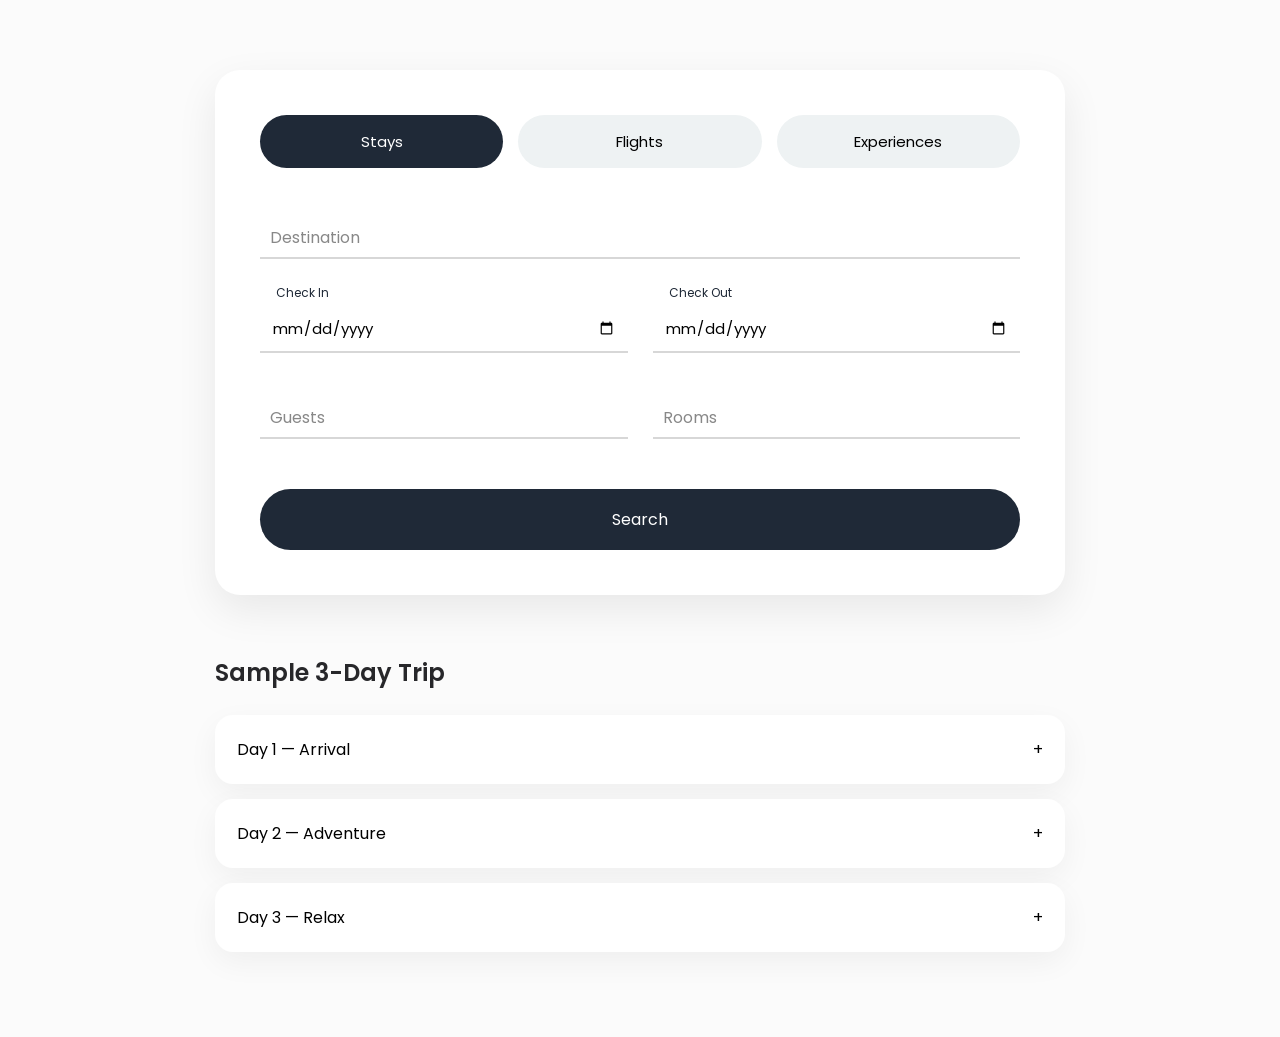
==== index.html @ d544db93 "rajib" ====
<!DOCTYPE html>
<html lang="en">
<head>
<meta charset="UTF-8">
<meta name="viewport" content="width=device-width, initial-scale=1.0">
<title>Booking Engine</title>

<link rel="stylesheet" href="style.css">

<link href="https://fonts.googleapis.com/css2?family=Poppins:wght@300;400;500;600&display=swap" rel="stylesheet">
</head>

<body>

<div class="booking-card">

    <div class="tabs">

        <button class="tab active">Stays</button>
        <button class="tab">Flights</button>
        <button class="tab">Experiences</button>

    </div>

<form>

<div class="input-group">

<input type="text" required>

<label>Destination</label>

<span></span>

</div>


<div class="grid">

<div class="input-group">

<input type="date" required>

<label>Check In</label>

<span></span>

</div>


<div class="input-group">

<input type="date" required>

<label>Check Out</label>

<span></span>

</div>

</div>


<div class="grid">

<div class="input-group">

<input type="number" required>

<label>Guests</label>

<span></span>

</div>

<div class="input-group">

<input type="number" required>

<label>Rooms</label>

<span></span>

</div>

</div>

<button class="search-btn">

<span class="btn-text">Search</span>

<span class="loader"></span>

<span class="checkmark">✓</span>

</button>

</form>

</div>

<section class="trip">

<h2>Sample 3-Day Trip</h2>

<div class="accordion">

<div class="accordion-item">

<button class="accordion-header">

Day 1 — Arrival

<span>+</span>

</button>

<div class="accordion-content">

<p>

Arrival at destination, hotel check-in, local market visit,

and sunset dinner by the beach.

</p>

</div>

</div>



<div class="accordion-item">

<button class="accordion-header">

Day 2 — Adventure

<span>+</span>

</button>

<div class="accordion-content">

<p>

Mountain hiking, scenic viewpoints, kayaking,

and evening cultural performances.

</p>

</div>

</div>



<div class="accordion-item">

<button class="accordion-header">

Day 3 — Relax

<span>+</span>

</button>

<div class="accordion-content">

<p>

Spa session, café hopping,

shopping and departure.

</p>

</div>

</div>

</div>

</section>

<script>

const tabs=document.querySelectorAll(".tab");

tabs.forEach(tab=>{

tab.onclick=()=>{

tabs.forEach(t=>t.classList.remove("active"));

tab.classList.add("active");

};

});


const btn=document.querySelector(".search-btn");

btn.onclick=(e)=>{

e.preventDefault();

btn.classList.add("loading");

setTimeout(()=>{

btn.classList.remove("loading");

btn.classList.add("success");

setTimeout(()=>{

btn.classList.remove("success");

},1800);

},1800);

};


document.querySelectorAll(".accordion-header").forEach(btn=>{

btn.onclick=()=>{

const item=btn.parentElement;

item.classList.toggle("active");

};

});

</script>

</body>

</html>
---- style.css ----
:root {

  --primary-color: #1f2937;
  --accent-color: #fb8b24;
  --bg-light: #fbfbfb;
  --text-dark: #27272a;

  --transition-smooth: all 0.4s cubic-bezier(0.25,0.8,0.25,1);

}
*{

margin:0;
padding:0;
box-sizing:border-box;

font-family:Poppins,sans-serif;

}

body{

background:var(--bg-light);

display:flex;

flex-direction:column;

align-items:center;

padding:70px 20px;

color:var(--text-dark);

}

.booking-card{

width:100%;

max-width:850px;

background:white;

padding:45px;

border-radius:25px;

box-shadow:

0 15px 40px rgba(0,0,0,.08);

}

.tabs{

display:flex;

gap:15px;

margin-bottom:40px;

}

.tab{

flex:1;

border:none;

background:#eef2f3;

padding:15px;

border-radius:50px;

cursor:pointer;

font-size:15px;

transition:var(--transition-smooth);

}

.tab.active{

background:var(--primary-color);

color:white;

}

.grid{

display:grid;

grid-template-columns:repeat(auto-fit,minmax(220px,1fr));

gap:25px;

}

.input-group{

position:relative;

margin-bottom:35px;

}

.input-group input{

width:100%;

padding:18px 10px 8px;

border:none;

border-bottom:2px solid #d7d7d7;

background:transparent;

font-size:15px;

outline:none;

}

.input-group label{

position:absolute;

left:10px;

top:17px;

pointer-events:none;

transition:.3s;

color:#888;

}

.input-group input:focus+label,

.input-group input:valid+label{

top:-10px;

font-size:12px;

color:var(--primary-color);

background:white;

padding:0 6px;

}

.input-group span{

position:absolute;

left:50%;

bottom:0;

width:0;

height:2px;

background:var(--accent-color);

transition:.4s;

transform:translateX(-50%);

}

.input-group input:focus~span{

width:100%;

}

.search-btn{

width:100%;

margin-top:15px;

padding:18px;

border:none;

background:var(--primary-color);

color:white;

font-size:16px;

border-radius:50px;

cursor:pointer;

position:relative;

overflow:hidden;

transition:.3s;

}

.search-btn:hover{

background:#133b47;

}

.loader{

position:absolute;

width:22px;

height:22px;

border-radius:50%;

border:3px solid rgba(255,255,255,.3);

border-top:3px solid white;

left:50%;

top:50%;

transform:translate(-50%,-50%);

display:none;

animation:spin .8s linear infinite;

}

.checkmark{

position:absolute;

left:50%;

top:50%;

transform:translate(-50%,-50%) scale(0);

font-size:28px;

display:block;

transition:.4s;

}

.loading .btn-text{

opacity:0;

}

.loading .loader{

display:block;

}

.success .btn-text{

opacity:0;

}

.success .loader{

display:none;

}

.success .checkmark{

transform:translate(-50%,-50%) scale(1);

}

@keyframes spin{

100%{

transform:translate(-50%,-50%) rotate(360deg);

}

}

.trip{

width:100%;

max-width:850px;

margin-top:60px;

}

.trip h2{

margin-bottom:25px;

font-weight:600;

}

.accordion-item{

background:white;

margin-bottom:15px;

border-radius:18px;

overflow:hidden;

box-shadow:0 10px 30px rgba(0,0,0,.05);

}

.accordion-header{

width:100%;

padding:22px;

background:none;

border:none;

display:flex;

justify-content:space-between;

cursor:pointer;

font-size:16px;

}

.accordion-content{

max-height:0;

overflow:hidden;

transition:max-height .45s ease;

padding:0 22px;

}

.accordion-content p{

padding-bottom:20px;

line-height:1.8;

}

.accordion-item.active .accordion-content{

max-height:250px;

}

.accordion-item.active span{

transform:rotate(45deg);

transition:.3s;

}

@media(max-width:700px){

.booking-card{

padding:30px;

}

.tabs{

flex-direction:column;

}

}
/* Date inputs */
input[type="date"] {
    padding: 22px 12px 10px;
}

/* Keep label above date field */
input[type="date"] + label {
    top: -10px;
    left: 10px;
    font-size: 12px;
    background: #fff;
    padding: 0 6px;
    color: var(--primary-color);
    
}
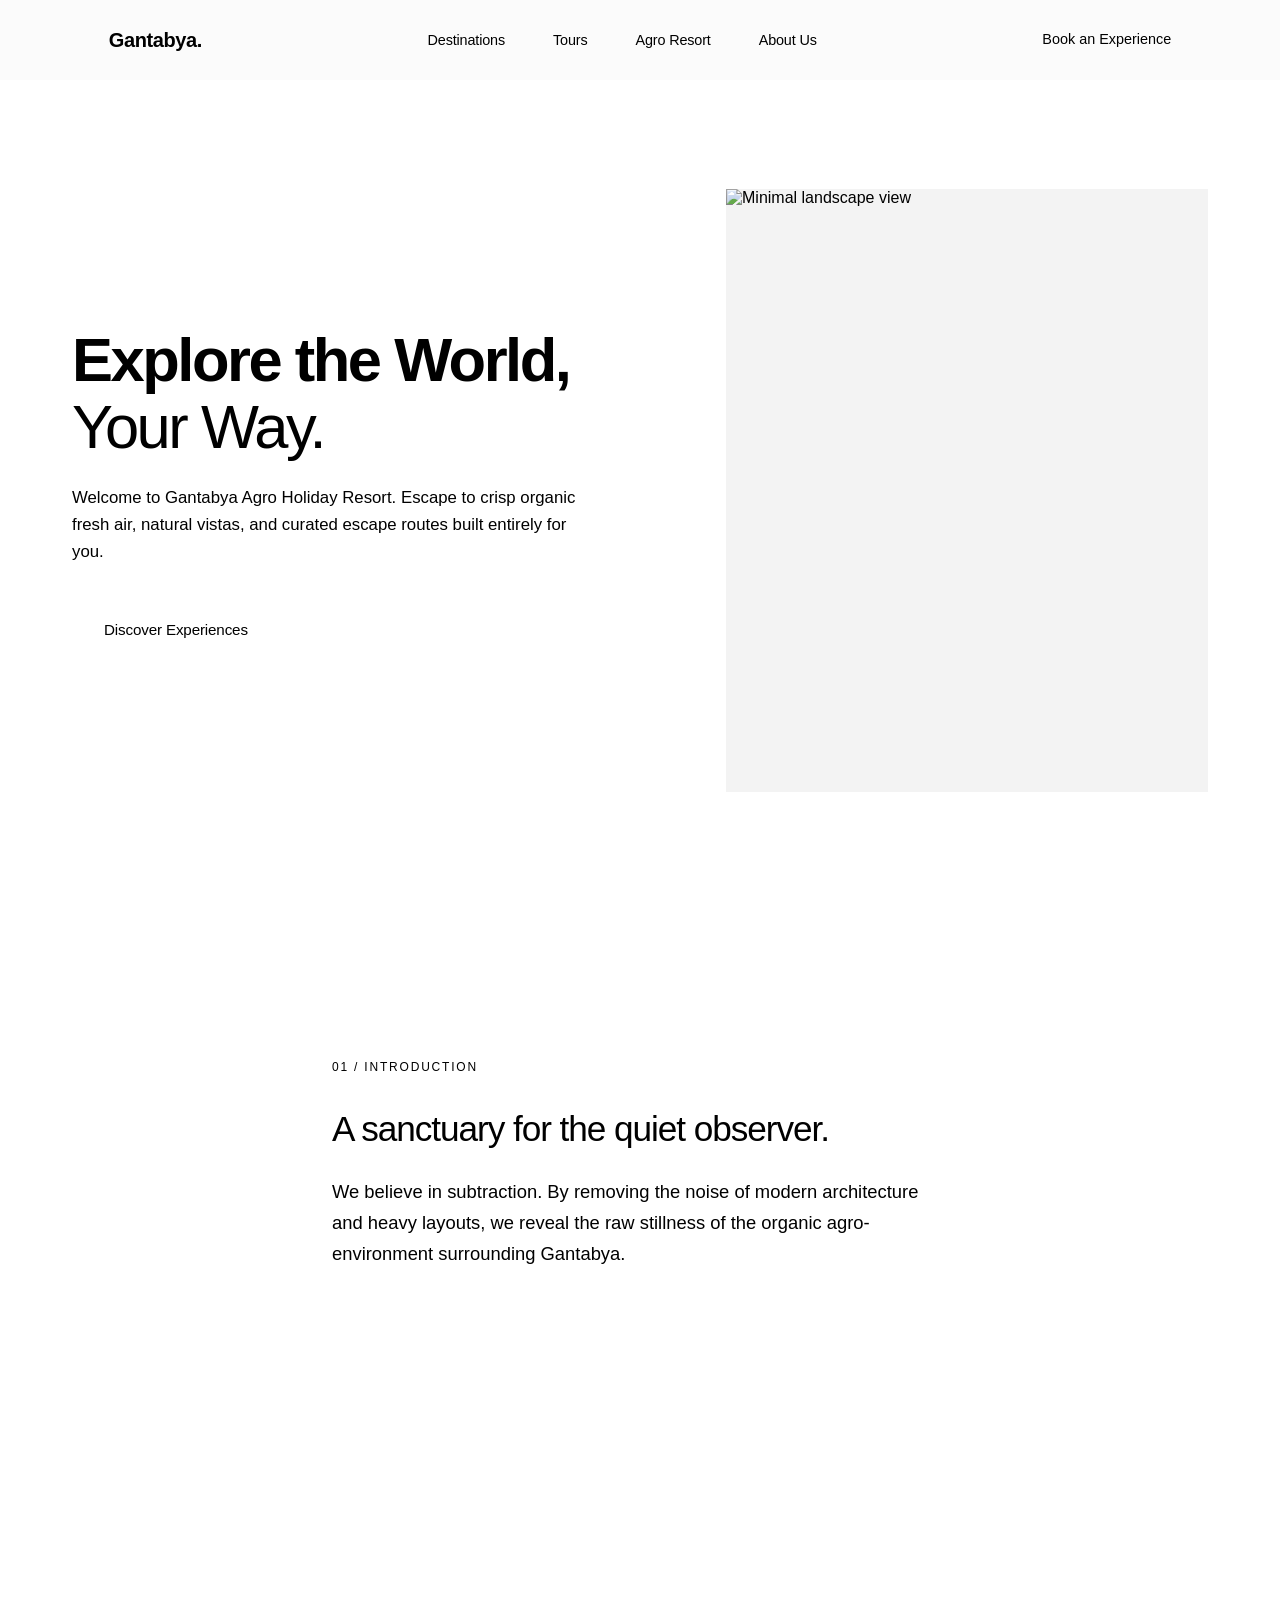
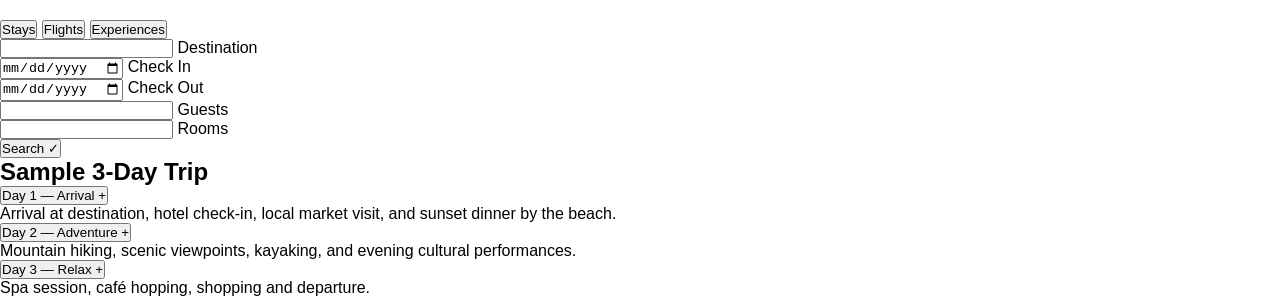
==== commit d39c7137: "Merge branch 'main' into krishant" ====
--- a/index.html
+++ b/index.html
@@ -1,246 +1,305 @@
-<!DOCTYPE html>
-<html lang="en">
-<head>
-<meta charset="UTF-8">
-<meta name="viewport" content="width=device-width, initial-scale=1.0">
-<title>Booking Engine</title>
-
-<link rel="stylesheet" href="style.css">
-
-<link href="https://fonts.googleapis.com/css2?family=Poppins:wght@300;400;500;600&display=swap" rel="stylesheet">
-</head>
-
-<body>
-
-<div class="booking-card">
-
-    <div class="tabs">
-
-        <button class="tab active">Stays</button>
-        <button class="tab">Flights</button>
-        <button class="tab">Experiences</button>
-
-    </div>
-
-<form>
-
-<div class="input-group">
-
-<input type="text" required>
-
-<label>Destination</label>
-
-<span></span>
-
-</div>
-
-
-<div class="grid">
-
-<div class="input-group">
-
-<input type="date" required>
-
-<label>Check In</label>
-
-<span></span>
-
-</div>
-
-
-<div class="input-group">
-
-<input type="date" required>
-
-<label>Check Out</label>
-
-<span></span>
-
-</div>
-
-</div>
-
-
-<div class="grid">
-
-<div class="input-group">
-
-<input type="number" required>
-
-<label>Guests</label>
-
-<span></span>
-
-</div>
-
-<div class="input-group">
-
-<input type="number" required>
-
-<label>Rooms</label>
-
-<span></span>
-
-</div>
-
-</div>
-
-<button class="search-btn">
-
-<span class="btn-text">Search</span>
-
-<span class="loader"></span>
-
-<span class="checkmark">✓</span>
-
-</button>
-
-</form>
-
-</div>
-
-<section class="trip">
-
-<h2>Sample 3-Day Trip</h2>
-
-<div class="accordion">
-
-<div class="accordion-item">
-
-<button class="accordion-header">
-
-Day 1 — Arrival
-
-<span>+</span>
-
-</button>
-
-<div class="accordion-content">
-
-<p>
-
-Arrival at destination, hotel check-in, local market visit,
-
-and sunset dinner by the beach.
-
-</p>
-
-</div>
-
-</div>
-
-
-
-<div class="accordion-item">
-
-<button class="accordion-header">
-
-Day 2 — Adventure
-
-<span>+</span>
-
-</button>
-
-<div class="accordion-content">
-
-<p>
-
-Mountain hiking, scenic viewpoints, kayaking,
-
-and evening cultural performances.
-
-</p>
-
-</div>
-
-</div>
-
-
-
-<div class="accordion-item">
-
-<button class="accordion-header">
-
-Day 3 — Relax
-
-<span>+</span>
-
-</button>
-
-<div class="accordion-content">
-
-<p>
-
-Spa session, café hopping,
-
-shopping and departure.
-
-</p>
-
-</div>
-
-</div>
-
-</div>
-
-</section>
-
-<script>
-
-const tabs=document.querySelectorAll(".tab");
-
-tabs.forEach(tab=>{
-
-tab.onclick=()=>{
-
-tabs.forEach(t=>t.classList.remove("active"));
-
-tab.classList.add("active");
-
-};
-
-});
-
-
-const btn=document.querySelector(".search-btn");
-
-btn.onclick=(e)=>{
-
-e.preventDefault();
-
-btn.classList.add("loading");
-
-setTimeout(()=>{
-
-btn.classList.remove("loading");
-
-btn.classList.add("success");
-
-setTimeout(()=>{
-
-btn.classList.remove("success");
-
-},1800);
-
-},1800);
-
-};
-
-
-document.querySelectorAll(".accordion-header").forEach(btn=>{
-
-btn.onclick=()=>{
-
-const item=btn.parentElement;
-
-item.classList.toggle("active");
-
-};
-
-});
-
-</script>
-
-</body>
-
-</html>+
+<!DOCTYPE html>
+<html lang="en">
+<head>
+    <meta charset="UTF-8">
+    <meta name="viewport" content="width=device-width, initial-scale=1.0">
+    <title>Gantabya Agro Holiday Resort</title>
+    <link rel="stylesheet" href="style.css">
+</head>
+<body>
+
+    <header class="navbar">
+        <div class="container navbar-container">
+            <a href="#" class="logo">Gantabya<span>.</span></a>
+            <nav>
+                <ul class="nav-links">
+                    <li><a href="#destinations" class="nav-link">Destinations</a></li>
+                    <li><a href="#tours" class="nav-link">Tours</a></li>
+                    <li><a href="#resort" class="nav-link">Agro Resort</a></li>
+                    <li><a href="#about" class="nav-link">About Us</a></li>
+                </ul>
+            </nav>
+            <a href="#book" class="nav-cta">Book an Experience</a>
+        </div>
+    </header>
+
+    <section class="hero">
+        <div class="container hero-container">
+            <div class="hero-text-section">
+                <div class="reveal-wrapper">
+                    <h1>Explore the World, <br><span>Your Way.</span></h1>
+                </div>
+                <p>Welcome to Gantabya Agro Holiday Resort. Escape to crisp organic fresh air, natural vistas, and curated escape routes built entirely for you.</p>
+                <a href="#tours" class="hero-cta">Discover Experiences</a>
+            </div>
+          
+            <div class="hero-media-frame">
+                <img class="hero-media" src="https://images.unsplash.com/photo-1469854523086-cc02fe5d8800?q=80&w=1800" alt="Minimal landscape view">
+            </div>
+        </div>
+
+        
+        <a href="#next-section" class="scroll-indicator" aria-label="Scroll down">
+            <div class="scroll-line"></div>
+        </a>
+    </section>
+
+    
+    <main id="next-section" class="main-content">
+        <div class="container content-container">
+            <span class="section-tag">01 / Introduction</span>
+            <h2>A sanctuary for the quiet observer.</h2>
+            <p>We believe in subtraction. By removing the noise of modern architecture and heavy layouts, we reveal the raw stillness of the organic agro-environment surrounding Gantabya.</p>
+        </div>
+    </main>
+
+</body>
+</html>
+
+
+<!DOCTYPE html>
+<html lang="en">
+<head>
+<meta charset="UTF-8">
+<meta name="viewport" content="width=device-width, initial-scale=1.0">
+<title>Booking Engine</title>
+
+<link rel="stylesheet" href="style.css">
+
+<link href="https://fonts.googleapis.com/css2?family=Poppins:wght@300;400;500;600&display=swap" rel="stylesheet">
+</head>
+
+<body>
+
+<div class="booking-card">
+
+    <div class="tabs">
+
+        <button class="tab active">Stays</button>
+        <button class="tab">Flights</button>
+        <button class="tab">Experiences</button>
+
+    </div>
+
+<form>
+
+<div class="input-group">
+
+<input type="text" required>
+
+<label>Destination</label>
+
+<span></span>
+
+</div>
+
+
+<div class="grid">
+
+<div class="input-group">
+
+<input type="date" required>
+
+<label>Check In</label>
+
+<span></span>
+
+</div>
+
+
+<div class="input-group">
+
+<input type="date" required>
+
+<label>Check Out</label>
+
+<span></span>
+
+</div>
+
+</div>
+
+
+<div class="grid">
+
+<div class="input-group">
+
+<input type="number" required>
+
+<label>Guests</label>
+
+<span></span>
+
+</div>
+
+<div class="input-group">
+
+<input type="number" required>
+
+<label>Rooms</label>
+
+<span></span>
+
+</div>
+
+</div>
+
+<button class="search-btn">
+
+<span class="btn-text">Search</span>
+
+<span class="loader"></span>
+
+<span class="checkmark">✓</span>
+
+</button>
+
+</form>
+
+</div>
+
+<section class="trip">
+
+<h2>Sample 3-Day Trip</h2>
+
+<div class="accordion">
+
+<div class="accordion-item">
+
+<button class="accordion-header">
+
+Day 1 — Arrival
+
+<span>+</span>
+
+</button>
+
+<div class="accordion-content">
+
+<p>
+
+Arrival at destination, hotel check-in, local market visit,
+
+and sunset dinner by the beach.
+
+</p>
+
+</div>
+
+</div>
+
+
+
+<div class="accordion-item">
+
+<button class="accordion-header">
+
+Day 2 — Adventure
+
+<span>+</span>
+
+</button>
+
+<div class="accordion-content">
+
+<p>
+
+Mountain hiking, scenic viewpoints, kayaking,
+
+and evening cultural performances.
+
+</p>
+
+</div>
+
+</div>
+
+
+
+<div class="accordion-item">
+
+<button class="accordion-header">
+
+Day 3 — Relax
+
+<span>+</span>
+
+</button>
+
+<div class="accordion-content">
+
+<p>
+
+Spa session, café hopping,
+
+shopping and departure.
+
+</p>
+
+</div>
+
+</div>
+
+</div>
+
+</section>
+
+<script>
+
+const tabs=document.querySelectorAll(".tab");
+
+tabs.forEach(tab=>{
+
+tab.onclick=()=>{
+
+tabs.forEach(t=>t.classList.remove("active"));
+
+tab.classList.add("active");
+
+};
+
+});
+
+
+const btn=document.querySelector(".search-btn");
+
+btn.onclick=(e)=>{
+
+e.preventDefault();
+
+btn.classList.add("loading");
+
+setTimeout(()=>{
+
+btn.classList.remove("loading");
+
+btn.classList.add("success");
+
+setTimeout(()=>{
+
+btn.classList.remove("success");
+
+},1800);
+
+},1800);
+
+};
+
+
+document.querySelectorAll(".accordion-header").forEach(btn=>{
+
+btn.onclick=()=>{
+
+const item=btn.parentElement;
+
+item.classList.toggle("active");
+
+};
+
+});
+
+</script>
+
+</body>
+</html>
--- a/style.css
+++ b/style.css
@@ -1,420 +1,728 @@
-:root {
-
-  --primary-color: #1f2937;
-  --accent-color: #fb8b24;
-  --bg-light: #fbfbfb;
-  --text-dark: #27272a;
-
-  --transition-smooth: all 0.4s cubic-bezier(0.25,0.8,0.25,1);
-
-}
-*{
-
-margin:0;
-padding:0;
-box-sizing:border-box;
-
-font-family:Poppins,sans-serif;
-
-}
-
-body{
-
-background:var(--bg-light);
-
-display:flex;
-
-flex-direction:column;
-
-align-items:center;
-
-padding:70px 20px;
-
-color:var(--text-dark);
-
-}
-
-.booking-card{
-
-width:100%;
-
-max-width:850px;
-
-background:white;
-
-padding:45px;
-
-border-radius:25px;
-
-box-shadow:
-
-0 15px 40px rgba(0,0,0,.08);
-
-}
-
-.tabs{
-
-display:flex;
-
-gap:15px;
-
-margin-bottom:40px;
-
-}
-
-.tab{
-
-flex:1;
-
-border:none;
-
-background:#eef2f3;
-
-padding:15px;
-
-border-radius:50px;
-
-cursor:pointer;
-
-font-size:15px;
-
-transition:var(--transition-smooth);
-
-}
-
-.tab.active{
-
-background:var(--primary-color);
-
-color:white;
-
-}
-
-.grid{
-
-display:grid;
-
-grid-template-columns:repeat(auto-fit,minmax(220px,1fr));
-
-gap:25px;
-
-}
-
-.input-group{
-
-position:relative;
-
-margin-bottom:35px;
-
-}
-
-.input-group input{
-
-width:100%;
-
-padding:18px 10px 8px;
-
-border:none;
-
-border-bottom:2px solid #d7d7d7;
-
-background:transparent;
-
-font-size:15px;
-
-outline:none;
-
-}
-
-.input-group label{
-
-position:absolute;
-
-left:10px;
-
-top:17px;
-
-pointer-events:none;
-
-transition:.3s;
-
-color:#888;
-
-}
-
-.input-group input:focus+label,
-
-.input-group input:valid+label{
-
-top:-10px;
-
-font-size:12px;
-
-color:var(--primary-color);
-
-background:white;
-
-padding:0 6px;
-
-}
-
-.input-group span{
-
-position:absolute;
-
-left:50%;
-
-bottom:0;
-
-width:0;
-
-height:2px;
-
-background:var(--accent-color);
-
-transition:.4s;
-
-transform:translateX(-50%);
-
-}
-
-.input-group input:focus~span{
-
-width:100%;
-
-}
-
-.search-btn{
-
-width:100%;
-
-margin-top:15px;
-
-padding:18px;
-
-border:none;
-
-background:var(--primary-color);
-
-color:white;
-
-font-size:16px;
-
-border-radius:50px;
-
-cursor:pointer;
-
-position:relative;
-
-overflow:hidden;
-
-transition:.3s;
-
-}
-
-.search-btn:hover{
-
-background:#133b47;
-
-}
-
-.loader{
-
-position:absolute;
-
-width:22px;
-
-height:22px;
-
-border-radius:50%;
-
-border:3px solid rgba(255,255,255,.3);
-
-border-top:3px solid white;
-
-left:50%;
-
-top:50%;
-
-transform:translate(-50%,-50%);
-
-display:none;
-
-animation:spin .8s linear infinite;
-
-}
-
-.checkmark{
-
-position:absolute;
-
-left:50%;
-
-top:50%;
-
-transform:translate(-50%,-50%) scale(0);
-
-font-size:28px;
-
-display:block;
-
-transition:.4s;
-
-}
-
-.loading .btn-text{
-
-opacity:0;
-
-}
-
-.loading .loader{
-
-display:block;
-
-}
-
-.success .btn-text{
-
-opacity:0;
-
-}
-
-.success .loader{
-
-display:none;
-
-}
-
-.success .checkmark{
-
-transform:translate(-50%,-50%) scale(1);
-
-}
-
-@keyframes spin{
-
-100%{
-
-transform:translate(-50%,-50%) rotate(360deg);
-
-}
-
-}
-
-.trip{
-
-width:100%;
-
-max-width:850px;
-
-margin-top:60px;
-
-}
-
-.trip h2{
-
-margin-bottom:25px;
-
-font-weight:600;
-
-}
-
-.accordion-item{
-
-background:white;
-
-margin-bottom:15px;
-
-border-radius:18px;
-
-overflow:hidden;
-
-box-shadow:0 10px 30px rgba(0,0,0,.05);
-
-}
-
-.accordion-header{
-
-width:100%;
-
-padding:22px;
-
-background:none;
-
-border:none;
-
-display:flex;
-
-justify-content:space-between;
-
-cursor:pointer;
-
-font-size:16px;
-
-}
-
-.accordion-content{
-
-max-height:0;
-
-overflow:hidden;
-
-transition:max-height .45s ease;
-
-padding:0 22px;
-
-}
-
-.accordion-content p{
-
-padding-bottom:20px;
-
-line-height:1.8;
-
-}
-
-.accordion-item.active .accordion-content{
-
-max-height:250px;
-
-}
-
-.accordion-item.active span{
-
-transform:rotate(45deg);
-
-transition:.3s;
-
-}
-
-@media(max-width:700px){
-
-.booking-card{
-
-padding:30px;
-
-}
-
-.tabs{
-
-flex-direction:column;
-
-}
-
-}
-/* Date inputs */
-input[type="date"] {
-    padding: 22px 12px 10px;
-}
-
-/* Keep label above date field */
-input[type="date"] + label {
-    top: -10px;
-    left: 10px;
-    font-size: 12px;
-    background: #fff;
-    padding: 0 6px;
-    color: var(--primary-color);
-    
+
+css 
+:root {
+    --primary-color: #1f2937;     
+    --accent-color: #fb8b24;      
+    --bg-light: #fbfbfb;          
+    --text-dark: #27272a;        
+    --text-muted: #71717a;        
+    --text-light: #ffffff;
+    --border-light: #e4e4e7;     
+    --transition-minimal: all 0.4s cubic-bezier(0.16, 1, 0.3, 1);
+}
+
+* {
+    box-sizing: border-box;
+    margin: 0;
+    padding: 0;
+}
+
+html {
+    scroll-behavior: smooth;
+    background-color: var(--bg-light);
+}
+
+body {
+    font-family: -apple-system, BlinkMacSystemFont, "Segoe UI", Roboto, Helvetica, Arial, sans-serif;
+    background-color: var(--bg-light);
+    color: var(--text-dark);
+    overflow-x: hidden;
+    -webkit-font-smoothing: antialiased;
+}
+
+.container {
+    width: 88%;          
+    max-width: 1200px;
+    margin: 0 auto;
+    padding-left: 2rem;    
+    padding-right: 2rem;
+}
+
+.navbar {
+    position: fixed;
+    top: 0;
+    left: 0;
+    width: 100%;
+    background-color: rgba(251, 251, 251, 0.8);
+    backdrop-filter: blur(8px);
+    -webkit-backdrop-filter: blur(8px);
+    border-bottom: 1px solid var(--border-light);
+    z-index: 1000;
+}
+
+.navbar-container {
+    display: flex;
+    justify-content: space-between;
+    align-items: center;
+    height: 80px;
+}
+
+.logo {
+    color: var(--primary-color);
+    font-size: 1.25rem;
+    font-weight: 700;
+    text-decoration: none;
+    letter-spacing: -0.02em;
+}
+
+.logo span {
+    color: var(--accent-color);
+}
+
+.nav-links {
+    display: flex;
+    gap: 3rem;
+    list-style: none;
+}
+
+.nav-link {
+    color: var(--text-muted);
+    text-decoration: none;
+    font-weight: 400;
+    font-size: 0.9rem;
+    letter-spacing: -0.01em;
+    transition: var(--transition-minimal);
+}
+
+.nav-link:hover {
+    color: var(--text-dark);
+}
+
+.nav-cta {
+    color: var(--text-dark);
+    text-decoration: none;
+    font-weight: 500;
+    font-size: 0.9rem;
+    border-bottom: 1px solid var(--text-dark);
+    padding-bottom: 2px;
+    transition: var(--transition-minimal);
+}
+
+.nav-cta:hover {
+    border-color: var(--accent-color);
+    color: var(--accent-color);
+}
+
+
+.hero {
+    position: relative;
+    min-height: 100vh;
+    width: 100%;
+    display: flex;
+    align-items: center;
+    padding-top: 80px; /* Accounts for header navbar clearance height */
+}
+
+.hero-container {
+    display: grid;
+    grid-template-columns: 1.1fr 0.9fr; /* Strict fractional breakdown */
+    gap: 4rem;
+    align-items: center;
+    width: 100%;
+}
+
+.hero-text-section {
+    width: 100%; /* Spans across full fractional box space to snap cleanly with grid rules */
+}
+
+.reveal-wrapper {
+    overflow: hidden;
+    margin-bottom: 1.5rem;
+}
+
+.hero h1 {
+    font-size: clamp(2.8rem, 4.8vw, 4.2rem);
+    font-weight: 800;
+    line-height: 1.1;
+    color: var(--primary-color);
+    letter-spacing: -0.04em;
+    transform: translateY(100%);
+    animation: minimalRevealUp 1.2s cubic-bezier(0.16, 1, 0.3, 1) forwards;
+}
+
+.hero h1 span {
+    font-weight: 300;
+    color: var(--text-muted);
+}
+
+.hero p {
+    font-size: 1.05rem;
+    line-height: 1.6;
+    color: var(--text-muted);
+    margin-bottom: 2.5rem;
+    max-width: 520px; /* Constrains paragraph content without moving the parent header */
+    opacity: 0;
+    transform: translateY(20px);
+    animation: minimalFadeUp 1s cubic-bezier(0.16, 1, 0.3, 1) 0.3s forwards;
+}
+
+.hero-cta {
+    display: inline-flex;
+    align-items: center;
+    color: var(--text-light);
+    background-color: var(--primary-color);
+    padding: 1rem 2rem;
+    font-weight: 500;
+    font-size: 0.95rem;
+    text-decoration: none;
+    letter-spacing: -0.01em;
+    opacity: 0;
+    transform: translateY(20px);
+    animation: minimalFadeUp 1s cubic-bezier(0.16, 1, 0.3, 1) 0.5s forwards;
+    transition: var(--transition-minimal);
+}
+
+.hero-cta:hover {
+    background-color: var(--accent-color);
+    transform: translateY(-2px);
+}
+
+
+.hero-media-frame {
+    width: 100%;
+    aspect-ratio: 4 / 5;
+    background-color: #f3f3f3;
+    overflow: hidden;
+    opacity: 0;
+    transform: scale(0.98);
+    animation: minimalFadeUp 1.4s cubic-bezier(0.16, 1, 0.3, 1) 0.2s forwards;
+}
+
+.hero-media {
+    width: 100%;
+    height: 100%;
+    object-fit: cover;
+    filter: grayscale(20%);
+    transition: var(--transition-minimal);
+}
+
+.hero-media-frame:hover .hero-media {
+    transform: scale(1.03);
+    filter: grayscale(0%);
+}
+
+
+.scroll-indicator {
+    position: absolute;
+    bottom: 2.5rem;
+    left: 50%;
+    transform: translateX(-50%);
+    display: flex;
+    justify-content: center;
+    width: 1px;
+    height: 50px;
+    overflow: hidden;
+}
+
+.scroll-line {
+    width: 100%;
+    height: 100%;
+    background-color: var(--border-light);
+    position: relative;
+}
+
+.scroll-line::before {
+    content: '';
+    position: absolute;
+    top: 0;
+    left: 0;
+    width: 100%;
+    height: 30%;
+    background-color: var(--primary-color);
+    animation: minimalLineDrop 2s infinite cubic-bezier(0.16, 1, 0.3, 1);
+}
+
+
+.main-content {
+    min-height: 80vh;
+    border-top: 1px solid var(--border-light);
+    padding: 10rem 0;
+}
+
+.content-container {
+    max-width: 680px;
+    margin: 0 auto;
+}
+
+.section-tag {
+    display: block;
+    font-size: 0.75rem;
+    text-transform: uppercase;
+    letter-spacing: 0.15em;
+    color: var(--text-muted);
+    margin-bottom: 2rem;
+}
+
+.main-content h2 {
+    font-size: 2.2rem;
+    font-weight: 500;
+    line-height: 1.3;
+    letter-spacing: -0.03em;
+    color: var(--primary-color);
+    margin-bottom: 1.5rem;
+}
+
+.main-content p {
+    font-size: 1.15rem;
+    line-height: 1.7;
+    color: var(--text-muted);
+}
+
+@keyframes minimalRevealUp {
+    to {
+        transform: translateY(0);
+    }
+}
+
+@keyframes minimalFadeUp {
+    to {
+        opacity: 1;
+        transform: translateY(0) scale(1);
+    }
+}
+
+@keyframes minimalLineDrop {
+    0% {
+        transform: translateY(-100%);
+    }
+    50%, 100% {
+        transform: translateY(150%);
+    }
+}
+
+@media (max-width: 968px) {
+    .hero-container {
+        grid-template-columns: 1fr;
+        gap: 2.5rem;
+        padding: 4rem 0;
+    }
+    .hero-media-frame {
+        max-width: 450px;
+        margin: 0 auto;
+    }
+    .scroll-indicator {
+        display: none;
+    }
+}
+
+@media (max-width: 768px) {
+    .nav-links {
+        display: none;
+    }
+:root {
+
+  --primary-color: #1f2937;
+  --accent-color: #fb8b24;
+  --bg-light: #fbfbfb;
+  --text-dark: #27272a;
+
+  --transition-smooth: all 0.4s cubic-bezier(0.25,0.8,0.25,1);
+
+}
+*{
+
+margin:0;
+padding:0;
+box-sizing:border-box;
+
+font-family:Poppins,sans-serif;
+
+}
+
+body{
+
+background:var(--bg-light);
+
+display:flex;
+
+flex-direction:column;
+
+align-items:center;
+
+padding:70px 20px;
+
+color:var(--text-dark);
+
+}
+
+.booking-card{
+
+width:100%;
+
+max-width:850px;
+
+background:white;
+
+padding:45px;
+
+border-radius:25px;
+
+box-shadow:
+
+0 15px 40px rgba(0,0,0,.08);
+
+}
+
+.tabs{
+
+display:flex;
+
+gap:15px;
+
+margin-bottom:40px;
+
+}
+
+.tab{
+
+flex:1;
+
+border:none;
+
+background:#eef2f3;
+
+padding:15px;
+
+border-radius:50px;
+
+cursor:pointer;
+
+font-size:15px;
+
+transition:var(--transition-smooth);
+
+}
+
+.tab.active{
+
+background:var(--primary-color);
+
+color:white;
+
+}
+
+.grid{
+
+display:grid;
+
+grid-template-columns:repeat(auto-fit,minmax(220px,1fr));
+
+gap:25px;
+
+}
+
+.input-group{
+
+position:relative;
+
+margin-bottom:35px;
+
+}
+
+.input-group input{
+
+width:100%;
+
+padding:18px 10px 8px;
+
+border:none;
+
+border-bottom:2px solid #d7d7d7;
+
+background:transparent;
+
+font-size:15px;
+
+outline:none;
+
+}
+
+.input-group label{
+
+position:absolute;
+
+left:10px;
+
+top:17px;
+
+pointer-events:none;
+
+transition:.3s;
+
+color:#888;
+
+}
+
+.input-group input:focus+label,
+
+.input-group input:valid+label{
+
+top:-10px;
+
+font-size:12px;
+
+color:var(--primary-color);
+
+background:white;
+
+padding:0 6px;
+
+}
+
+.input-group span{
+
+position:absolute;
+
+left:50%;
+
+bottom:0;
+
+width:0;
+
+height:2px;
+
+background:var(--accent-color);
+
+transition:.4s;
+
+transform:translateX(-50%);
+
+}
+
+.input-group input:focus~span{
+
+width:100%;
+
+}
+
+.search-btn{
+
+width:100%;
+
+margin-top:15px;
+
+padding:18px;
+
+border:none;
+
+background:var(--primary-color);
+
+color:white;
+
+font-size:16px;
+
+border-radius:50px;
+
+cursor:pointer;
+
+position:relative;
+
+overflow:hidden;
+
+transition:.3s;
+
+}
+
+.search-btn:hover{
+
+background:#133b47;
+
+}
+
+.loader{
+
+position:absolute;
+
+width:22px;
+
+height:22px;
+
+border-radius:50%;
+
+border:3px solid rgba(255,255,255,.3);
+
+border-top:3px solid white;
+
+left:50%;
+
+top:50%;
+
+transform:translate(-50%,-50%);
+
+display:none;
+
+animation:spin .8s linear infinite;
+
+}
+
+.checkmark{
+
+position:absolute;
+
+left:50%;
+
+top:50%;
+
+transform:translate(-50%,-50%) scale(0);
+
+font-size:28px;
+
+display:block;
+
+transition:.4s;
+
+}
+
+.loading .btn-text{
+
+opacity:0;
+
+}
+
+.loading .loader{
+
+display:block;
+
+}
+
+.success .btn-text{
+
+opacity:0;
+
+}
+
+.success .loader{
+
+display:none;
+
+}
+
+.success .checkmark{
+
+transform:translate(-50%,-50%) scale(1);
+
+}
+
+@keyframes spin{
+
+100%{
+
+transform:translate(-50%,-50%) rotate(360deg);
+
+}
+
+}
+
+.trip{
+
+width:100%;
+
+max-width:850px;
+
+margin-top:60px;
+
+}
+
+.trip h2{
+
+margin-bottom:25px;
+
+font-weight:600;
+
+}
+
+.accordion-item{
+
+background:white;
+
+margin-bottom:15px;
+
+border-radius:18px;
+
+overflow:hidden;
+
+box-shadow:0 10px 30px rgba(0,0,0,.05);
+
+}
+
+.accordion-header{
+
+width:100%;
+
+padding:22px;
+
+background:none;
+
+border:none;
+
+display:flex;
+
+justify-content:space-between;
+
+cursor:pointer;
+
+font-size:16px;
+
+}
+
+.accordion-content{
+
+max-height:0;
+
+overflow:hidden;
+
+transition:max-height .45s ease;
+
+padding:0 22px;
+
+}
+
+.accordion-content p{
+
+padding-bottom:20px;
+
+line-height:1.8;
+
+}
+
+.accordion-item.active .accordion-content{
+
+max-height:250px;
+
+}
+
+.accordion-item.active span{
+
+transform:rotate(45deg);
+
+transition:.3s;
+
+}
+
+@media(max-width:700px){
+
+.booking-card{
+
+padding:30px;
+
+}
+
+.tabs{
+
+flex-direction:column;
+
+}
+
+}
+input[type="date"] {
+    padding: 22px 12px 10px;
+}
+
+input[type="date"] + label {
+    top: -10px;
+    left: 10px;
+    font-size: 12px;
+    background: #fff;
+    padding: 0 6px;
+    color: var(--primary-color);
 }
--- a/style.css
+++ b/style.css
@@ -1,420 +1,728 @@
-:root {
-
-  --primary-color: #1f2937;
-  --accent-color: #fb8b24;
-  --bg-light: #fbfbfb;
-  --text-dark: #27272a;
-
-  --transition-smooth: all 0.4s cubic-bezier(0.25,0.8,0.25,1);
-
-}
-*{
-
-margin:0;
-padding:0;
-box-sizing:border-box;
-
-font-family:Poppins,sans-serif;
-
-}
-
-body{
-
-background:var(--bg-light);
-
-display:flex;
-
-flex-direction:column;
-
-align-items:center;
-
-padding:70px 20px;
-
-color:var(--text-dark);
-
-}
-
-.booking-card{
-
-width:100%;
-
-max-width:850px;
-
-background:white;
-
-padding:45px;
-
-border-radius:25px;
-
-box-shadow:
-
-0 15px 40px rgba(0,0,0,.08);
-
-}
-
-.tabs{
-
-display:flex;
-
-gap:15px;
-
-margin-bottom:40px;
-
-}
-
-.tab{
-
-flex:1;
-
-border:none;
-
-background:#eef2f3;
-
-padding:15px;
-
-border-radius:50px;
-
-cursor:pointer;
-
-font-size:15px;
-
-transition:var(--transition-smooth);
-
-}
-
-.tab.active{
-
-background:var(--primary-color);
-
-color:white;
-
-}
-
-.grid{
-
-display:grid;
-
-grid-template-columns:repeat(auto-fit,minmax(220px,1fr));
-
-gap:25px;
-
-}
-
-.input-group{
-
-position:relative;
-
-margin-bottom:35px;
-
-}
-
-.input-group input{
-
-width:100%;
-
-padding:18px 10px 8px;
-
-border:none;
-
-border-bottom:2px solid #d7d7d7;
-
-background:transparent;
-
-font-size:15px;
-
-outline:none;
-
-}
-
-.input-group label{
-
-position:absolute;
-
-left:10px;
-
-top:17px;
-
-pointer-events:none;
-
-transition:.3s;
-
-color:#888;
-
-}
-
-.input-group input:focus+label,
-
-.input-group input:valid+label{
-
-top:-10px;
-
-font-size:12px;
-
-color:var(--primary-color);
-
-background:white;
-
-padding:0 6px;
-
-}
-
-.input-group span{
-
-position:absolute;
-
-left:50%;
-
-bottom:0;
-
-width:0;
-
-height:2px;
-
-background:var(--accent-color);
-
-transition:.4s;
-
-transform:translateX(-50%);
-
-}
-
-.input-group input:focus~span{
-
-width:100%;
-
-}
-
-.search-btn{
-
-width:100%;
-
-margin-top:15px;
-
-padding:18px;
-
-border:none;
-
-background:var(--primary-color);
-
-color:white;
-
-font-size:16px;
-
-border-radius:50px;
-
-cursor:pointer;
-
-position:relative;
-
-overflow:hidden;
-
-transition:.3s;
-
-}
-
-.search-btn:hover{
-
-background:#133b47;
-
-}
-
-.loader{
-
-position:absolute;
-
-width:22px;
-
-height:22px;
-
-border-radius:50%;
-
-border:3px solid rgba(255,255,255,.3);
-
-border-top:3px solid white;
-
-left:50%;
-
-top:50%;
-
-transform:translate(-50%,-50%);
-
-display:none;
-
-animation:spin .8s linear infinite;
-
-}
-
-.checkmark{
-
-position:absolute;
-
-left:50%;
-
-top:50%;
-
-transform:translate(-50%,-50%) scale(0);
-
-font-size:28px;
-
-display:block;
-
-transition:.4s;
-
-}
-
-.loading .btn-text{
-
-opacity:0;
-
-}
-
-.loading .loader{
-
-display:block;
-
-}
-
-.success .btn-text{
-
-opacity:0;
-
-}
-
-.success .loader{
-
-display:none;
-
-}
-
-.success .checkmark{
-
-transform:translate(-50%,-50%) scale(1);
-
-}
-
-@keyframes spin{
-
-100%{
-
-transform:translate(-50%,-50%) rotate(360deg);
-
-}
-
-}
-
-.trip{
-
-width:100%;
-
-max-width:850px;
-
-margin-top:60px;
-
-}
-
-.trip h2{
-
-margin-bottom:25px;
-
-font-weight:600;
-
-}
-
-.accordion-item{
-
-background:white;
-
-margin-bottom:15px;
-
-border-radius:18px;
-
-overflow:hidden;
-
-box-shadow:0 10px 30px rgba(0,0,0,.05);
-
-}
-
-.accordion-header{
-
-width:100%;
-
-padding:22px;
-
-background:none;
-
-border:none;
-
-display:flex;
-
-justify-content:space-between;
-
-cursor:pointer;
-
-font-size:16px;
-
-}
-
-.accordion-content{
-
-max-height:0;
-
-overflow:hidden;
-
-transition:max-height .45s ease;
-
-padding:0 22px;
-
-}
-
-.accordion-content p{
-
-padding-bottom:20px;
-
-line-height:1.8;
-
-}
-
-.accordion-item.active .accordion-content{
-
-max-height:250px;
-
-}
-
-.accordion-item.active span{
-
-transform:rotate(45deg);
-
-transition:.3s;
-
-}
-
-@media(max-width:700px){
-
-.booking-card{
-
-padding:30px;
-
-}
-
-.tabs{
-
-flex-direction:column;
-
-}
-
-}
-/* Date inputs */
-input[type="date"] {
-    padding: 22px 12px 10px;
-}
-
-/* Keep label above date field */
-input[type="date"] + label {
-    top: -10px;
-    left: 10px;
-    font-size: 12px;
-    background: #fff;
-    padding: 0 6px;
-    color: var(--primary-color);
-    
+
+css 
+:root {
+    --primary-color: #1f2937;     
+    --accent-color: #fb8b24;      
+    --bg-light: #fbfbfb;          
+    --text-dark: #27272a;        
+    --text-muted: #71717a;        
+    --text-light: #ffffff;
+    --border-light: #e4e4e7;     
+    --transition-minimal: all 0.4s cubic-bezier(0.16, 1, 0.3, 1);
+}
+
+* {
+    box-sizing: border-box;
+    margin: 0;
+    padding: 0;
+}
+
+html {
+    scroll-behavior: smooth;
+    background-color: var(--bg-light);
+}
+
+body {
+    font-family: -apple-system, BlinkMacSystemFont, "Segoe UI", Roboto, Helvetica, Arial, sans-serif;
+    background-color: var(--bg-light);
+    color: var(--text-dark);
+    overflow-x: hidden;
+    -webkit-font-smoothing: antialiased;
+}
+
+.container {
+    width: 88%;          
+    max-width: 1200px;
+    margin: 0 auto;
+    padding-left: 2rem;    
+    padding-right: 2rem;
+}
+
+.navbar {
+    position: fixed;
+    top: 0;
+    left: 0;
+    width: 100%;
+    background-color: rgba(251, 251, 251, 0.8);
+    backdrop-filter: blur(8px);
+    -webkit-backdrop-filter: blur(8px);
+    border-bottom: 1px solid var(--border-light);
+    z-index: 1000;
+}
+
+.navbar-container {
+    display: flex;
+    justify-content: space-between;
+    align-items: center;
+    height: 80px;
+}
+
+.logo {
+    color: var(--primary-color);
+    font-size: 1.25rem;
+    font-weight: 700;
+    text-decoration: none;
+    letter-spacing: -0.02em;
+}
+
+.logo span {
+    color: var(--accent-color);
+}
+
+.nav-links {
+    display: flex;
+    gap: 3rem;
+    list-style: none;
+}
+
+.nav-link {
+    color: var(--text-muted);
+    text-decoration: none;
+    font-weight: 400;
+    font-size: 0.9rem;
+    letter-spacing: -0.01em;
+    transition: var(--transition-minimal);
+}
+
+.nav-link:hover {
+    color: var(--text-dark);
+}
+
+.nav-cta {
+    color: var(--text-dark);
+    text-decoration: none;
+    font-weight: 500;
+    font-size: 0.9rem;
+    border-bottom: 1px solid var(--text-dark);
+    padding-bottom: 2px;
+    transition: var(--transition-minimal);
+}
+
+.nav-cta:hover {
+    border-color: var(--accent-color);
+    color: var(--accent-color);
+}
+
+
+.hero {
+    position: relative;
+    min-height: 100vh;
+    width: 100%;
+    display: flex;
+    align-items: center;
+    padding-top: 80px; /* Accounts for header navbar clearance height */
+}
+
+.hero-container {
+    display: grid;
+    grid-template-columns: 1.1fr 0.9fr; /* Strict fractional breakdown */
+    gap: 4rem;
+    align-items: center;
+    width: 100%;
+}
+
+.hero-text-section {
+    width: 100%; /* Spans across full fractional box space to snap cleanly with grid rules */
+}
+
+.reveal-wrapper {
+    overflow: hidden;
+    margin-bottom: 1.5rem;
+}
+
+.hero h1 {
+    font-size: clamp(2.8rem, 4.8vw, 4.2rem);
+    font-weight: 800;
+    line-height: 1.1;
+    color: var(--primary-color);
+    letter-spacing: -0.04em;
+    transform: translateY(100%);
+    animation: minimalRevealUp 1.2s cubic-bezier(0.16, 1, 0.3, 1) forwards;
+}
+
+.hero h1 span {
+    font-weight: 300;
+    color: var(--text-muted);
+}
+
+.hero p {
+    font-size: 1.05rem;
+    line-height: 1.6;
+    color: var(--text-muted);
+    margin-bottom: 2.5rem;
+    max-width: 520px; /* Constrains paragraph content without moving the parent header */
+    opacity: 0;
+    transform: translateY(20px);
+    animation: minimalFadeUp 1s cubic-bezier(0.16, 1, 0.3, 1) 0.3s forwards;
+}
+
+.hero-cta {
+    display: inline-flex;
+    align-items: center;
+    color: var(--text-light);
+    background-color: var(--primary-color);
+    padding: 1rem 2rem;
+    font-weight: 500;
+    font-size: 0.95rem;
+    text-decoration: none;
+    letter-spacing: -0.01em;
+    opacity: 0;
+    transform: translateY(20px);
+    animation: minimalFadeUp 1s cubic-bezier(0.16, 1, 0.3, 1) 0.5s forwards;
+    transition: var(--transition-minimal);
+}
+
+.hero-cta:hover {
+    background-color: var(--accent-color);
+    transform: translateY(-2px);
+}
+
+
+.hero-media-frame {
+    width: 100%;
+    aspect-ratio: 4 / 5;
+    background-color: #f3f3f3;
+    overflow: hidden;
+    opacity: 0;
+    transform: scale(0.98);
+    animation: minimalFadeUp 1.4s cubic-bezier(0.16, 1, 0.3, 1) 0.2s forwards;
+}
+
+.hero-media {
+    width: 100%;
+    height: 100%;
+    object-fit: cover;
+    filter: grayscale(20%);
+    transition: var(--transition-minimal);
+}
+
+.hero-media-frame:hover .hero-media {
+    transform: scale(1.03);
+    filter: grayscale(0%);
+}
+
+
+.scroll-indicator {
+    position: absolute;
+    bottom: 2.5rem;
+    left: 50%;
+    transform: translateX(-50%);
+    display: flex;
+    justify-content: center;
+    width: 1px;
+    height: 50px;
+    overflow: hidden;
+}
+
+.scroll-line {
+    width: 100%;
+    height: 100%;
+    background-color: var(--border-light);
+    position: relative;
+}
+
+.scroll-line::before {
+    content: '';
+    position: absolute;
+    top: 0;
+    left: 0;
+    width: 100%;
+    height: 30%;
+    background-color: var(--primary-color);
+    animation: minimalLineDrop 2s infinite cubic-bezier(0.16, 1, 0.3, 1);
+}
+
+
+.main-content {
+    min-height: 80vh;
+    border-top: 1px solid var(--border-light);
+    padding: 10rem 0;
+}
+
+.content-container {
+    max-width: 680px;
+    margin: 0 auto;
+}
+
+.section-tag {
+    display: block;
+    font-size: 0.75rem;
+    text-transform: uppercase;
+    letter-spacing: 0.15em;
+    color: var(--text-muted);
+    margin-bottom: 2rem;
+}
+
+.main-content h2 {
+    font-size: 2.2rem;
+    font-weight: 500;
+    line-height: 1.3;
+    letter-spacing: -0.03em;
+    color: var(--primary-color);
+    margin-bottom: 1.5rem;
+}
+
+.main-content p {
+    font-size: 1.15rem;
+    line-height: 1.7;
+    color: var(--text-muted);
+}
+
+@keyframes minimalRevealUp {
+    to {
+        transform: translateY(0);
+    }
+}
+
+@keyframes minimalFadeUp {
+    to {
+        opacity: 1;
+        transform: translateY(0) scale(1);
+    }
+}
+
+@keyframes minimalLineDrop {
+    0% {
+        transform: translateY(-100%);
+    }
+    50%, 100% {
+        transform: translateY(150%);
+    }
+}
+
+@media (max-width: 968px) {
+    .hero-container {
+        grid-template-columns: 1fr;
+        gap: 2.5rem;
+        padding: 4rem 0;
+    }
+    .hero-media-frame {
+        max-width: 450px;
+        margin: 0 auto;
+    }
+    .scroll-indicator {
+        display: none;
+    }
+}
+
+@media (max-width: 768px) {
+    .nav-links {
+        display: none;
+    }
+:root {
+
+  --primary-color: #1f2937;
+  --accent-color: #fb8b24;
+  --bg-light: #fbfbfb;
+  --text-dark: #27272a;
+
+  --transition-smooth: all 0.4s cubic-bezier(0.25,0.8,0.25,1);
+
+}
+*{
+
+margin:0;
+padding:0;
+box-sizing:border-box;
+
+font-family:Poppins,sans-serif;
+
+}
+
+body{
+
+background:var(--bg-light);
+
+display:flex;
+
+flex-direction:column;
+
+align-items:center;
+
+padding:70px 20px;
+
+color:var(--text-dark);
+
+}
+
+.booking-card{
+
+width:100%;
+
+max-width:850px;
+
+background:white;
+
+padding:45px;
+
+border-radius:25px;
+
+box-shadow:
+
+0 15px 40px rgba(0,0,0,.08);
+
+}
+
+.tabs{
+
+display:flex;
+
+gap:15px;
+
+margin-bottom:40px;
+
+}
+
+.tab{
+
+flex:1;
+
+border:none;
+
+background:#eef2f3;
+
+padding:15px;
+
+border-radius:50px;
+
+cursor:pointer;
+
+font-size:15px;
+
+transition:var(--transition-smooth);
+
+}
+
+.tab.active{
+
+background:var(--primary-color);
+
+color:white;
+
+}
+
+.grid{
+
+display:grid;
+
+grid-template-columns:repeat(auto-fit,minmax(220px,1fr));
+
+gap:25px;
+
+}
+
+.input-group{
+
+position:relative;
+
+margin-bottom:35px;
+
+}
+
+.input-group input{
+
+width:100%;
+
+padding:18px 10px 8px;
+
+border:none;
+
+border-bottom:2px solid #d7d7d7;
+
+background:transparent;
+
+font-size:15px;
+
+outline:none;
+
+}
+
+.input-group label{
+
+position:absolute;
+
+left:10px;
+
+top:17px;
+
+pointer-events:none;
+
+transition:.3s;
+
+color:#888;
+
+}
+
+.input-group input:focus+label,
+
+.input-group input:valid+label{
+
+top:-10px;
+
+font-size:12px;
+
+color:var(--primary-color);
+
+background:white;
+
+padding:0 6px;
+
+}
+
+.input-group span{
+
+position:absolute;
+
+left:50%;
+
+bottom:0;
+
+width:0;
+
+height:2px;
+
+background:var(--accent-color);
+
+transition:.4s;
+
+transform:translateX(-50%);
+
+}
+
+.input-group input:focus~span{
+
+width:100%;
+
+}
+
+.search-btn{
+
+width:100%;
+
+margin-top:15px;
+
+padding:18px;
+
+border:none;
+
+background:var(--primary-color);
+
+color:white;
+
+font-size:16px;
+
+border-radius:50px;
+
+cursor:pointer;
+
+position:relative;
+
+overflow:hidden;
+
+transition:.3s;
+
+}
+
+.search-btn:hover{
+
+background:#133b47;
+
+}
+
+.loader{
+
+position:absolute;
+
+width:22px;
+
+height:22px;
+
+border-radius:50%;
+
+border:3px solid rgba(255,255,255,.3);
+
+border-top:3px solid white;
+
+left:50%;
+
+top:50%;
+
+transform:translate(-50%,-50%);
+
+display:none;
+
+animation:spin .8s linear infinite;
+
+}
+
+.checkmark{
+
+position:absolute;
+
+left:50%;
+
+top:50%;
+
+transform:translate(-50%,-50%) scale(0);
+
+font-size:28px;
+
+display:block;
+
+transition:.4s;
+
+}
+
+.loading .btn-text{
+
+opacity:0;
+
+}
+
+.loading .loader{
+
+display:block;
+
+}
+
+.success .btn-text{
+
+opacity:0;
+
+}
+
+.success .loader{
+
+display:none;
+
+}
+
+.success .checkmark{
+
+transform:translate(-50%,-50%) scale(1);
+
+}
+
+@keyframes spin{
+
+100%{
+
+transform:translate(-50%,-50%) rotate(360deg);
+
+}
+
+}
+
+.trip{
+
+width:100%;
+
+max-width:850px;
+
+margin-top:60px;
+
+}
+
+.trip h2{
+
+margin-bottom:25px;
+
+font-weight:600;
+
+}
+
+.accordion-item{
+
+background:white;
+
+margin-bottom:15px;
+
+border-radius:18px;
+
+overflow:hidden;
+
+box-shadow:0 10px 30px rgba(0,0,0,.05);
+
+}
+
+.accordion-header{
+
+width:100%;
+
+padding:22px;
+
+background:none;
+
+border:none;
+
+display:flex;
+
+justify-content:space-between;
+
+cursor:pointer;
+
+font-size:16px;
+
+}
+
+.accordion-content{
+
+max-height:0;
+
+overflow:hidden;
+
+transition:max-height .45s ease;
+
+padding:0 22px;
+
+}
+
+.accordion-content p{
+
+padding-bottom:20px;
+
+line-height:1.8;
+
+}
+
+.accordion-item.active .accordion-content{
+
+max-height:250px;
+
+}
+
+.accordion-item.active span{
+
+transform:rotate(45deg);
+
+transition:.3s;
+
+}
+
+@media(max-width:700px){
+
+.booking-card{
+
+padding:30px;
+
+}
+
+.tabs{
+
+flex-direction:column;
+
+}
+
+}
+input[type="date"] {
+    padding: 22px 12px 10px;
+}
+
+input[type="date"] + label {
+    top: -10px;
+    left: 10px;
+    font-size: 12px;
+    background: #fff;
+    padding: 0 6px;
+    color: var(--primary-color);
 }
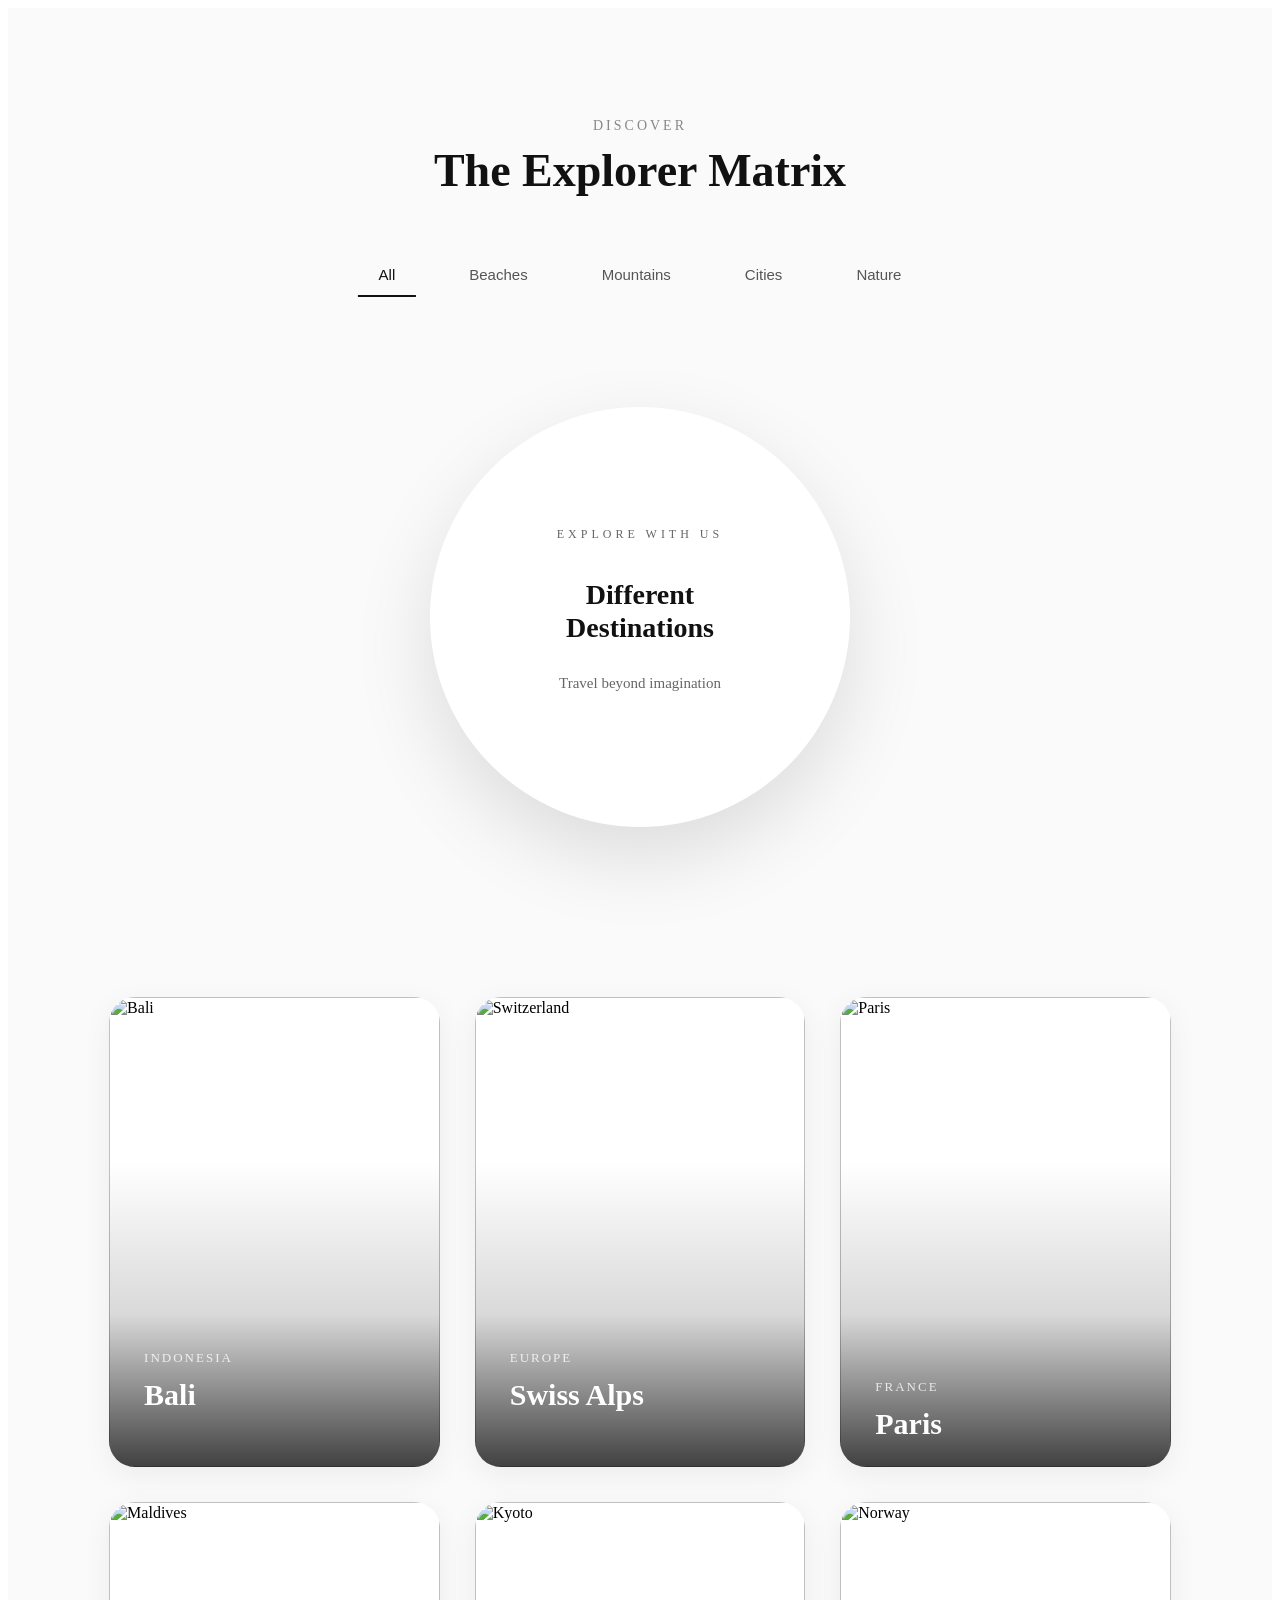
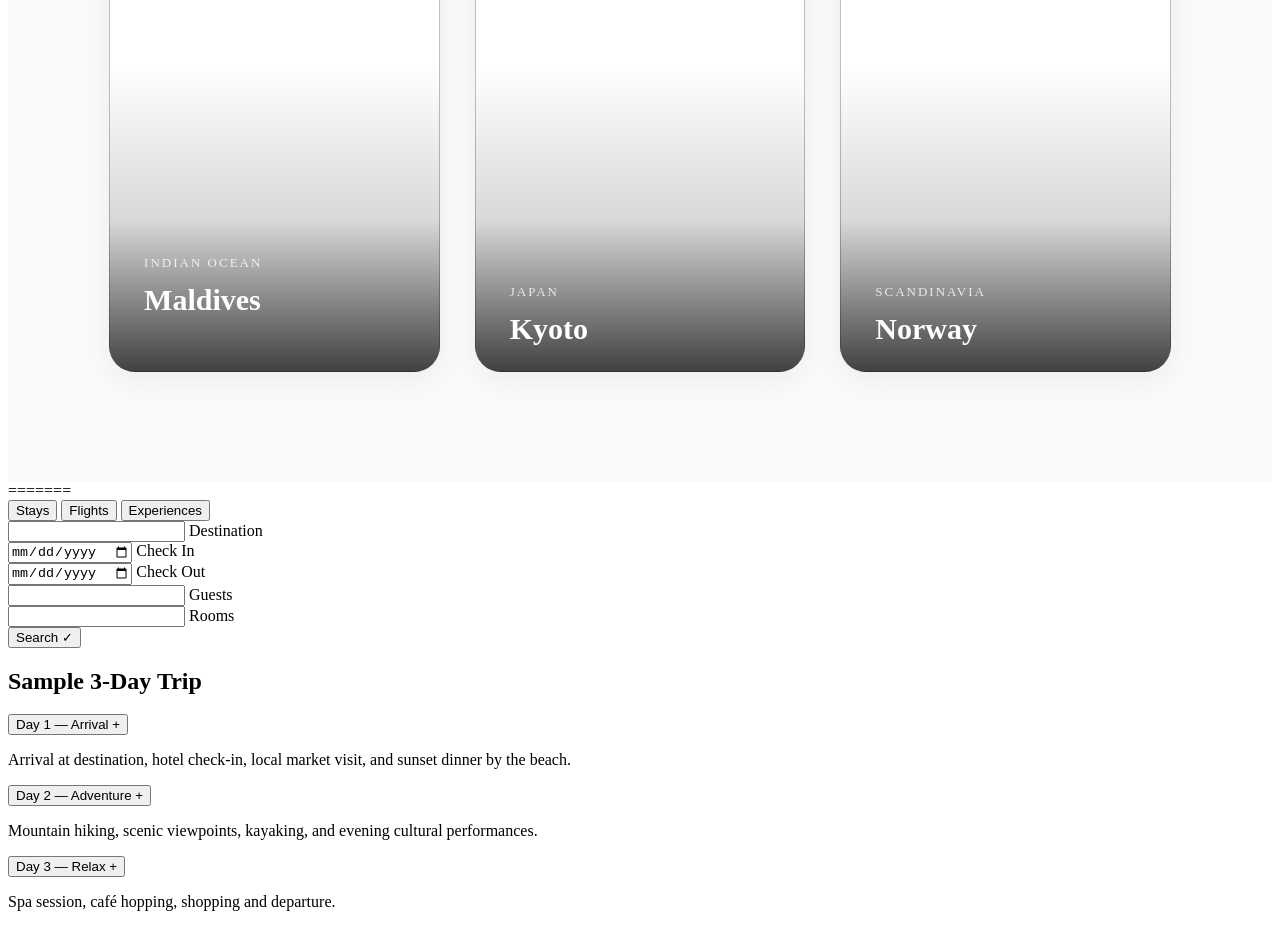
==== commit a00c657b: "Merge branch 'main' into krityaga" ====
--- a/index.html
+++ b/index.html
@@ -1,63 +1,213 @@
 
-<!DOCTYPE html>
-<html lang="en">
-<head>
-    <meta charset="UTF-8">
-    <meta name="viewport" content="width=device-width, initial-scale=1.0">
-    <title>Gantabya Agro Holiday Resort</title>
-    <link rel="stylesheet" href="style.css">
-</head>
-<body>
-
-    <header class="navbar">
-        <div class="container navbar-container">
-            <a href="#" class="logo">Gantabya<span>.</span></a>
-            <nav>
-                <ul class="nav-links">
-                    <li><a href="#destinations" class="nav-link">Destinations</a></li>
-                    <li><a href="#tours" class="nav-link">Tours</a></li>
-                    <li><a href="#resort" class="nav-link">Agro Resort</a></li>
-                    <li><a href="#about" class="nav-link">About Us</a></li>
-                </ul>
-            </nav>
-            <a href="#book" class="nav-cta">Book an Experience</a>
+<section class="explorer">
+
+    <div class="section-header">
+
+        <span class="sub-title">Discover</span>
+
+        <h2>The Explorer Matrix</h2>
+
+    </div>
+
+    <!-- Filter Navigation -->
+
+    <nav class="filter-nav">
+
+        <button class="active">All</button>
+        <button>Beaches</button>
+        <button>Mountains</button>
+        <button>Cities</button>
+        <button>Nature</button>
+
+    </nav>
+    <!-- Featured Destination Circle -->
+
+<div class="destination-showcase">
+
+    <div class="circle-slider">
+
+        <img src="https://www.vacationstravel.com/wp-content/uploads/2017/03/Copy-of-Copy-of-GOPR1726.jpg" class="active" alt="Bali">
+
+        <img src="https://thumbs.dreamstime.com/b/eiffel-tower-autumn-leaves-paris-france-famous-80082437.jpg" alt="Paris">
+
+        <img src="https://deih43ym53wif.cloudfront.net/large_zermatt-matterhorn-switzerland-shutterstock_1298208013_44fea015e5.jpeg" alt="Swiss Alps">
+
+        <img src="https://encrypted-tbn0.gstatic.com/images?q=tbn:ANd9GcQDsyKy7wTdi_CIXFpXYzM7X4hJjxDoGN_IX9kkYpL72w&s=10" alt="Maldives">
+
+        <img src="https://i0.wp.com/www.touristjapan.com/wp-content/uploads/2025/01/map-of-kyoto-japan-travel-scaled.jpg?fit=2560%2C1707&ssl=1" alt="Kyoto">
+
+        <img src="https://encrypted-tbn0.gstatic.com/images?q=tbn:ANd9GcRBUFlUCkKKbWXQDWj-leZoiqbDSrxVRIP6_RxsdfaT0Rlr7RmtFn3JHn_x&s=10" alt="Norway">
+   <!-- Glass Center -->
+
+        <div class="circle-content">
+
+            <span>EXPLORE WITH US</span>
+
+            <h2>Different Destinations</h2>
+
+            <p>
+                Travel beyond imagination
+            </p>
+
         </div>
-    </header>
-
-    <section class="hero">
-        <div class="container hero-container">
-            <div class="hero-text-section">
-                <div class="reveal-wrapper">
-                    <h1>Explore the World, <br><span>Your Way.</span></h1>
-                </div>
-                <p>Welcome to Gantabya Agro Holiday Resort. Escape to crisp organic fresh air, natural vistas, and curated escape routes built entirely for you.</p>
-                <a href="#tours" class="hero-cta">Discover Experiences</a>
-            </div>
-          
-            <div class="hero-media-frame">
-                <img class="hero-media" src="https://images.unsplash.com/photo-1469854523086-cc02fe5d8800?q=80&w=1800" alt="Minimal landscape view">
-            </div>
-        </div>
-
-        
-        <a href="#next-section" class="scroll-indicator" aria-label="Scroll down">
-            <div class="scroll-line"></div>
-        </a>
-    </section>
-
-    
-    <main id="next-section" class="main-content">
-        <div class="container content-container">
-            <span class="section-tag">01 / Introduction</span>
-            <h2>A sanctuary for the quiet observer.</h2>
-            <p>We believe in subtraction. By removing the noise of modern architecture and heavy layouts, we reveal the raw stillness of the organic agro-environment surrounding Gantabya.</p>
-        </div>
-    </main>
-
-</body>
-</html>
-
-
+
+    </div>
+
+</div>
+   
+
+    <!-- Destination Grid -->
+
+    <div class="destination-grid">
+
+        <!-- Card 1 -->
+
+        <article class="destination-card">
+
+            <div class="image">
+
+                <img src="https://encrypted-tbn0.gstatic.com/images?q=tbn:ANd9GcS-z6DJrK9jT7znv2pq3wjHeRmwOijzfND4jQPGa_wi-q7dTUD8CXnMhPU&s=10" alt="Bali">
+
+            </div>
+
+            <div class="overlay">
+
+                <span>Indonesia</span>
+
+                <h3>Bali</h3>
+
+                <p>
+                    Tropical beaches, luxury resorts and unforgettable sunsets.
+                </p>
+
+            </div>
+
+        </article>
+
+        <!-- Card 2 -->
+
+        <article class="destination-card">
+
+            <div class="image">
+
+                <img src="https://encrypted-tbn0.gstatic.com/images?q=tbn:ANd9GcTU5pYTcUZuAEq-zyXmhB9oCI05ZEWSQVu23d_WRRHTX16SLoDexaU0bAQ&s=10" alt="Switzerland">
+
+            </div>
+
+            <div class="overlay">
+
+                <span>Europe</span>
+
+                <h3>Swiss Alps</h3>
+
+                <p>
+                    Snow-covered peaks with breathtaking mountain adventures.
+                </p>
+
+            </div>
+
+        </article>
+
+        <!-- Card 3 -->
+
+        <article class="destination-card">
+
+            <div class="image">
+
+                <img src="https://handluggageonly.co.uk/wp-content/uploads/2023/10/Best-Things-To-Do-In-Paris-France-7.jpg" alt="Paris">
+
+            </div>
+
+            <div class="overlay">
+
+                <span>France</span>
+
+                <h3>Paris</h3>
+
+                <p>
+                    Elegant streets, cafés and timeless architecture.
+                </p>
+
+            </div>
+
+        </article>
+
+        <!-- Card 4 -->
+
+        <article class="destination-card">
+
+            <div class="image">
+
+                <img src="https://encrypted-tbn0.gstatic.com/images?q=tbn:ANd9GcQROi7J1tFxdFfD06T53N5BZdOWVsZpPUyjmYpGI6Z0q4niQTwr6i8e18Q&s=10" alt="Maldives">
+
+            </div>
+
+            <div class="overlay">
+
+                <span>Indian Ocean</span>
+
+                <h3>Maldives</h3>
+
+                <p>
+                    Crystal-clear lagoons and premium overwater villas.
+                </p>
+
+            </div>
+
+        </article>
+
+        <!-- Card 5 -->
+
+        <article class="destination-card">
+
+            <div class="image">
+
+                <img src="https://i0.wp.com/www.touristjapan.com/wp-content/uploads/2025/01/map-of-kyoto-japan-travel-scaled.jpg?fit=2560%2C1707&ssl=1" alt="Kyoto">
+
+            </div>
+
+            <div class="overlay">
+
+                <span>Japan</span>
+
+                <h3>Kyoto</h3>
+
+                <p>
+                    Peaceful temples surrounded by timeless traditions.
+                </p>
+
+            </div>
+
+        </article>
+
+        <!-- Card 6 -->
+
+        <article class="destination-card">
+
+            <div class="image">
+
+                <img src="https://www.travelawaits.com/wp-content/uploads/2025/07/GettyImages-2202959436.jpg?resize=800%2C800" alt="Norway">
+
+            </div>
+
+            <div class="overlay">
+
+                <span>Scandinavia</span>
+
+                <h3>Norway</h3>
+
+                <p>
+                    Majestic fjords and dramatic northern landscapes.
+                </p>
+
+            </div>
+
+        </article>
+
+    </div>
+
+</section>
+=======
 <!DOCTYPE html>
 <html lang="en">
 <head>
@@ -303,3 +453,4 @@
 
 </body>
 </html>
+
--- a/style.css
+++ b/style.css
@@ -1,314 +1,863 @@
 
-css 
-:root {
-    --primary-color: #1f2937;     
-    --accent-color: #fb8b24;      
-    --bg-light: #fbfbfb;          
-    --text-dark: #27272a;        
-    --text-muted: #71717a;        
-    --text-light: #ffffff;
-    --border-light: #e4e4e7;     
-    --transition-minimal: all 0.4s cubic-bezier(0.16, 1, 0.3, 1);
-}
-
-* {
-    box-sizing: border-box;
-    margin: 0;
-    padding: 0;
-}
-
-html {
-    scroll-behavior: smooth;
-    background-color: var(--bg-light);
-}
-
-body {
-    font-family: -apple-system, BlinkMacSystemFont, "Segoe UI", Roboto, Helvetica, Arial, sans-serif;
-    background-color: var(--bg-light);
-    color: var(--text-dark);
-    overflow-x: hidden;
-    -webkit-font-smoothing: antialiased;
-}
-
-.container {
-    width: 88%;          
-    max-width: 1200px;
-    margin: 0 auto;
-    padding-left: 2rem;    
-    padding-right: 2rem;
-}
-
-.navbar {
-    position: fixed;
-    top: 0;
-    left: 0;
-    width: 100%;
-    background-color: rgba(251, 251, 251, 0.8);
-    backdrop-filter: blur(8px);
-    -webkit-backdrop-filter: blur(8px);
-    border-bottom: 1px solid var(--border-light);
-    z-index: 1000;
-}
-
-.navbar-container {
-    display: flex;
-    justify-content: space-between;
-    align-items: center;
-    height: 80px;
-}
-
-.logo {
-    color: var(--primary-color);
-    font-size: 1.25rem;
-    font-weight: 700;
-    text-decoration: none;
-    letter-spacing: -0.02em;
-}
-
-.logo span {
-    color: var(--accent-color);
-}
-
-.nav-links {
-    display: flex;
-    gap: 3rem;
-    list-style: none;
-}
-
-.nav-link {
-    color: var(--text-muted);
-    text-decoration: none;
-    font-weight: 400;
-    font-size: 0.9rem;
-    letter-spacing: -0.01em;
-    transition: var(--transition-minimal);
-}
-
-.nav-link:hover {
-    color: var(--text-dark);
-}
-
-.nav-cta {
-    color: var(--text-dark);
-    text-decoration: none;
-    font-weight: 500;
-    font-size: 0.9rem;
-    border-bottom: 1px solid var(--text-dark);
-    padding-bottom: 2px;
-    transition: var(--transition-minimal);
-}
-
-.nav-cta:hover {
-    border-color: var(--accent-color);
-    color: var(--accent-color);
-}
-
-
-.hero {
-    position: relative;
-    min-height: 100vh;
-    width: 100%;
-    display: flex;
-    align-items: center;
-    padding-top: 80px; /* Accounts for header navbar clearance height */
-}
-
-.hero-container {
-    display: grid;
-    grid-template-columns: 1.1fr 0.9fr; /* Strict fractional breakdown */
-    gap: 4rem;
-    align-items: center;
-    width: 100%;
-}
-
-.hero-text-section {
-    width: 100%; /* Spans across full fractional box space to snap cleanly with grid rules */
-}
-
-.reveal-wrapper {
-    overflow: hidden;
-    margin-bottom: 1.5rem;
-}
-
-.hero h1 {
-    font-size: clamp(2.8rem, 4.8vw, 4.2rem);
-    font-weight: 800;
-    line-height: 1.1;
-    color: var(--primary-color);
-    letter-spacing: -0.04em;
-    transform: translateY(100%);
-    animation: minimalRevealUp 1.2s cubic-bezier(0.16, 1, 0.3, 1) forwards;
-}
-
-.hero h1 span {
-    font-weight: 300;
-    color: var(--text-muted);
-}
-
-.hero p {
-    font-size: 1.05rem;
-    line-height: 1.6;
-    color: var(--text-muted);
-    margin-bottom: 2.5rem;
-    max-width: 520px; /* Constrains paragraph content without moving the parent header */
-    opacity: 0;
-    transform: translateY(20px);
-    animation: minimalFadeUp 1s cubic-bezier(0.16, 1, 0.3, 1) 0.3s forwards;
-}
-
-.hero-cta {
-    display: inline-flex;
-    align-items: center;
-    color: var(--text-light);
-    background-color: var(--primary-color);
-    padding: 1rem 2rem;
-    font-weight: 500;
-    font-size: 0.95rem;
-    text-decoration: none;
-    letter-spacing: -0.01em;
-    opacity: 0;
-    transform: translateY(20px);
-    animation: minimalFadeUp 1s cubic-bezier(0.16, 1, 0.3, 1) 0.5s forwards;
-    transition: var(--transition-minimal);
-}
-
-.hero-cta:hover {
-    background-color: var(--accent-color);
-    transform: translateY(-2px);
-}
-
-
-.hero-media-frame {
-    width: 100%;
-    aspect-ratio: 4 / 5;
-    background-color: #f3f3f3;
-    overflow: hidden;
-    opacity: 0;
-    transform: scale(0.98);
-    animation: minimalFadeUp 1.4s cubic-bezier(0.16, 1, 0.3, 1) 0.2s forwards;
-}
-
-.hero-media {
-    width: 100%;
-    height: 100%;
-    object-fit: cover;
-    filter: grayscale(20%);
-    transition: var(--transition-minimal);
-}
-
-.hero-media-frame:hover .hero-media {
-    transform: scale(1.03);
-    filter: grayscale(0%);
-}
-
-
-.scroll-indicator {
-    position: absolute;
-    bottom: 2.5rem;
-    left: 50%;
-    transform: translateX(-50%);
-    display: flex;
-    justify-content: center;
-    width: 1px;
-    height: 50px;
-    overflow: hidden;
-}
-
-.scroll-line {
-    width: 100%;
-    height: 100%;
-    background-color: var(--border-light);
-    position: relative;
-}
-
-.scroll-line::before {
-    content: '';
-    position: absolute;
-    top: 0;
-    left: 0;
-    width: 100%;
-    height: 30%;
-    background-color: var(--primary-color);
-    animation: minimalLineDrop 2s infinite cubic-bezier(0.16, 1, 0.3, 1);
-}
-
-
-.main-content {
-    min-height: 80vh;
-    border-top: 1px solid var(--border-light);
-    padding: 10rem 0;
-}
-
-.content-container {
-    max-width: 680px;
-    margin: 0 auto;
-}
-
-.section-tag {
-    display: block;
-    font-size: 0.75rem;
-    text-transform: uppercase;
-    letter-spacing: 0.15em;
-    color: var(--text-muted);
-    margin-bottom: 2rem;
-}
-
-.main-content h2 {
-    font-size: 2.2rem;
-    font-weight: 500;
-    line-height: 1.3;
-    letter-spacing: -0.03em;
-    color: var(--primary-color);
-    margin-bottom: 1.5rem;
-}
-
-.main-content p {
-    font-size: 1.15rem;
-    line-height: 1.7;
-    color: var(--text-muted);
-}
-
-@keyframes minimalRevealUp {
-    to {
-        transform: translateY(0);
-    }
-}
-
-@keyframes minimalFadeUp {
-    to {
-        opacity: 1;
-        transform: translateY(0) scale(1);
-    }
-}
-
-@keyframes minimalLineDrop {
-    0% {
-        transform: translateY(-100%);
-    }
-    50%, 100% {
-        transform: translateY(150%);
-    }
-}
-
-@media (max-width: 968px) {
-    .hero-container {
-        grid-template-columns: 1fr;
-        gap: 2.5rem;
-        padding: 4rem 0;
-    }
-    .hero-media-frame {
-        max-width: 450px;
-        margin: 0 auto;
-    }
-    .scroll-indicator {
-        display: none;
-    }
-}
-
-@media (max-width: 768px) {
-    .nav-links {
-        display: none;
-    }
+/*========================
+
+EXPLORER MATRIX
+
+========================*/
+
+.explorer{
+
+padding:110px 8%;
+
+background:#fafafa;
+
+}
+
+.section-header{
+
+text-align:center;
+
+margin-bottom:55px;
+
+}
+
+.sub-title{
+
+font-size:14px;
+
+letter-spacing:3px;
+
+text-transform:uppercase;
+
+color:#888;
+
+}
+
+.section-header h2{
+
+font-size:46px;
+
+margin-top:10px;
+
+color:#111;
+
+}
+
+/* FILTER */
+
+.filter-nav{
+
+display:flex;
+
+justify-content:center;
+
+gap:18px;
+
+flex-wrap:wrap;
+
+margin-bottom:70px;
+
+}
+
+.filter-nav button{
+
+background:none;
+
+border:none;
+
+padding:14px 28px;
+
+font-size:15px;
+
+cursor:pointer;
+
+position:relative;
+
+color:#555;
+
+font-weight:500;
+
+transition:.35s;
+
+}
+
+.filter-nav button::after{
+
+content:"";
+
+position:absolute;
+
+left:50%;
+
+bottom:0;
+
+width:0;
+
+height:2px;
+
+background:#111;
+
+transform:translateX(-50%);
+
+transition:.4s;
+
+}
+
+.filter-nav button:hover::after,
+
+.filter-nav .active::after{
+
+width:80%;
+
+}
+
+.filter-nav button:hover,
+
+.filter-nav .active{
+
+color:#111;
+
+}
+
+/* GRID */
+
+.destination-grid{
+
+display:grid;
+
+grid-template-columns:repeat(auto-fit,minmax(320px,1fr));
+
+gap:35px;
+
+}
+
+/* CARD */
+
+.destination-card{
+
+position:relative;
+
+height:470px;
+
+border-radius:26px;
+
+overflow:hidden;
+
+cursor:pointer;
+
+background:#fff;
+
+transition:.45s ease;
+
+transform-style:preserve-3d;
+
+box-shadow:0 8px 30px rgba(0,0,0,.06);
+
+}
+
+/* IMAGE */
+
+.destination-card .image{
+
+width:100%;
+
+height:100%;
+
+overflow:hidden;
+
+}
+
+.destination-card img{
+
+width:100%;
+
+height:100%;
+
+object-fit:cover;
+
+transition:1.2s ease;
+
+}
+
+/* DARK OVERLAY */
+
+.destination-card::before{
+
+content:"";
+
+position:absolute;
+
+inset:0;
+
+background:linear-gradient(
+
+transparent 35%,
+
+rgba(0,0,0,.15),
+
+rgba(0,0,0,.75)
+
+);
+
+z-index:1;
+
+}
+
+/* CONTENT */
+
+.overlay{
+
+position:absolute;
+
+left:0;
+
+bottom:-70px;
+
+width:100%;
+
+padding:35px;
+
+z-index:2;
+
+color:white;
+
+transition:.55s;
+
+}
+
+.overlay span{
+
+font-size:13px;
+
+letter-spacing:2px;
+
+text-transform:uppercase;
+
+opacity:.8;
+
+}
+
+.overlay h3{
+
+margin:12px 0;
+
+font-size:30px;
+
+}
+
+.overlay p{
+
+opacity:0;
+
+transform:translateY(25px);
+
+transition:.45s;
+
+line-height:1.8;
+
+}
+
+/* HOVER */
+
+.destination-card:hover{
+
+transform:
+
+perspective(1200px)
+
+rotateX(4deg)
+
+rotateY(-4deg)
+
+translateY(-12px)
+
+scale(1.02);
+
+box-shadow:
+
+0 35px 70px rgba(0,0,0,.18);
+
+}
+
+/* IMAGE PAN */
+
+.destination-card:hover img{
+
+transform:scale(1.12) translateX(2%) translateY(-2%);
+
+}
+
+/* CONTENT REVEAL */
+
+.destination-card:hover .overlay{
+
+bottom:0;
+
+}
+
+.destination-card:hover p{
+
+opacity:1;
+
+transform:translateY(0);
+
+}
+
+/* RESPONSIVE */
+
+@media(max-width:992px){
+
+.destination-grid{
+
+grid-template-columns:repeat(2,1fr);
+
+}
+
+}
+
+@media(max-width:768px){
+
+.destination-grid{
+
+grid-template-columns:1fr;
+
+}
+
+.section-header h2{
+
+font-size:36px;
+
+}
+
+.destination-card{
+
+height:420px;
+
+}
+
+.filter-nav{
+
+gap:10px;
+
+}
+
+.filter-nav button{
+
+padding:10px 18px;
+
+}
+
+}
+/*========================
+
+FEATURED DESTINATION CIRCLE
+
+=========================*/
+
+.destination-showcase{
+
+display:flex;
+
+justify-content:center;
+
+align-items:center;
+
+margin:20px 0 80px;
+
+}
+
+.circle-slider{
+
+position:relative;
+
+width:340px;
+
+height:340px;
+
+border-radius:50%;
+
+overflow:hidden;
+
+box-shadow:0 20px 60px rgba(0,0,0,.12);
+
+background:#fff;
+
+}
+
+.circle-slider img{
+
+position:absolute;
+
+width:100%;
+
+height:100%;
+
+object-fit:cover;
+
+opacity:0;
+
+transform:scale(1);
+
+animation:slider 24s infinite;
+
+transition:all .8s;
+
+}
+
+/* Image timing */
+
+.circle-slider img:nth-child(1){
+
+animation-delay:0s;
+
+}
+
+.circle-slider img:nth-child(2){
+
+animation-delay:4s;
+
+}
+
+.circle-slider img:nth-child(3){
+
+animation-delay:8s;
+
+}
+
+.circle-slider img:nth-child(4){
+
+animation-delay:12s;
+
+}
+
+.circle-slider img:nth-child(5){
+
+animation-delay:16s;
+
+}
+
+.circle-slider img:nth-child(6){
+
+animation-delay:20s;
+
+}
+
+/* Animation */
+
+@keyframes slider{
+
+0%{
+
+opacity:0;
+
+transform:scale(1);
+
+}
+
+5%{
+
+opacity:1;
+
+transform:scale(1.05);
+
+}
+
+25%{
+
+opacity:1;
+
+transform:scale(1.15);
+
+}
+
+30%{
+
+opacity:0;
+
+transform:scale(1.22);
+
+}
+
+100%{
+
+opacity:0;
+
+}
+
+}
+
+/* Soft outer ring */
+
+.circle-slider::after{
+
+content:"";
+
+position:absolute;
+
+inset:-12px;
+
+border:2px solid rgba(0,0,0,.08);
+
+border-radius:50%;
+
+pointer-events:none;
+
+}
+
+/* Mobile */
+
+@media(max-width:768px){
+
+.circle-slider{
+
+width:250px;
+
+height:250px;
+
+}
+
+}
+/*====================================
+
+LUXURY DESTINATION SHOWCASE
+
+=====================================*/
+
+.destination-showcase{
+
+display:flex;
+
+justify-content:center;
+
+align-items:center;
+
+padding:40px 0 90px;
+
+}
+
+/* Main Circle */
+
+.circle-slider{
+
+position:relative;
+
+width:420px;
+
+height:420px;
+
+border-radius:50%;
+
+overflow:hidden;
+
+box-shadow:
+0 30px 80px rgba(0,0,0,.12);
+
+animation:rotateRing 40s linear infinite;
+
+}
+
+/* Images */
+
+.circle-slider img{
+
+position:absolute;
+
+width:100%;
+
+height:100%;
+
+object-fit:cover;
+
+opacity:0;
+
+animation:imageFade 24s infinite;
+
+}
+
+/* Delay */
+
+.circle-slider img:nth-child(1){animation-delay:0s;}
+.circle-slider img:nth-child(2){animation-delay:4s;}
+.circle-slider img:nth-child(3){animation-delay:8s;}
+.circle-slider img:nth-child(4){animation-delay:12s;}
+.circle-slider img:nth-child(5){animation-delay:16s;}
+.circle-slider img:nth-child(6){animation-delay:20s;}
+
+/* Image Animation */
+
+@keyframes imageFade{
+
+0%{
+
+opacity:0;
+transform:scale(1);
+
+}
+
+8%{
+
+opacity:1;
+transform:scale(1.08);
+
+}
+
+25%{
+
+opacity:1;
+transform:scale(1.18);
+
+}
+
+33%{
+
+opacity:0;
+transform:scale(1.25);
+
+}
+
+100%{
+
+opacity:0;
+
+}
+
+}
+
+/* Slow Rotation */
+
+@keyframes rotateRing{
+
+from{
+
+transform:rotate(0deg);
+
+}
+
+to{
+
+transform:rotate(360deg);
+
+}
+
+}
+
+/* Center Glass */
+
+.circle-content{
+
+position:absolute;
+
+top:50%;
+
+left:50%;
+
+transform:translate(-50%,-50%);
+
+width:250px;
+
+height:250px;
+
+border-radius:50%;
+
+background:rgba(255,255,255,.82);
+
+backdrop-filter:blur(18px);
+
+display:flex;
+
+flex-direction:column;
+
+justify-content:center;
+
+align-items:center;
+
+text-align:center;
+
+padding:25px;
+
+z-index:100;
+
+animation:textPop 3s ease-in-out infinite;
+
+}
+
+/* Keep text upright while parent rotates */
+
+.circle-content{
+
+animation:
+textPop 3s ease-in-out infinite,
+counterRotate 40s linear infinite;
+
+}
+
+@keyframes counterRotate{
+
+from{
+
+transform:
+translate(-50%,-50%)
+rotate(0deg);
+
+}
+
+to{
+
+transform:
+translate(-50%,-50%)
+rotate(-360deg);
+
+}
+
+}
+
+/* Pop Animation */
+
+@keyframes textPop{
+
+0%,100%{
+
+transform:
+translate(-50%,-50%)
+scale(1);
+
+}
+
+50%{
+
+transform:
+translate(-50%,-50%)
+scale(1.08);
+
+}
+
+}
+
+.circle-content span{
+
+font-size:12px;
+
+letter-spacing:4px;
+
+text-transform:uppercase;
+
+color:#666;
+
+margin-bottom:12px;
+
+}
+
+.circle-content h2{
+
+font-size:28px;
+
+font-weight:600;
+
+line-height:1.2;
+
+color:#111;
+
+margin-bottom:15px;
+
+}
+
+.circle-content p{
+
+font-size:15px;
+
+color:#666;
+
+}
+
+/* Premium Rotating Border */
+
+.circle-slider::before{
+
+content:"";
+
+position:absolute;
+
+inset:-8px;
+
+border:2px dashed rgba(255,255,255,.55);
+
+border-radius:50%;
+
+animation:rotateBorder 15s linear infinite;
+
+z-index:20;
+
+}
+
+@keyframes rotateBorder{
+
+from{
+
+transform:rotate(0deg);
+
+}
+
+to{
+
+transform:rotate(-360deg);
+
+}
+
+}
+
+/* Glow Ring */
+
+.circle-slider::after{
+
+content:"";
+
+position:absolute;
+
+inset:-18px;
+
+border-radius:50%;
+
+border:1px solid rgba(0,0,0,.08);
+
+z-index:-1;
+
+}
+
+/* Mobile */
+
+@media(max-width:768px){
+
+.circle-slider{
+
+width:300px;
+
+height:300px;
+
+}
+
+.circle-content{
+
+width:180px;
+
+height:180px;
+
+padding:18px;
+
+}
+
+.circle-content h2{
+
+font-size:20px;
+
+}
+
+.circle-content p{
+
+font-size:13px;
+
+}
+
+=======
 :root {
 
   --primary-color: #1f2937;
@@ -714,10 +1263,12 @@
 }
 
 }
+/* Date inputs */
 input[type="date"] {
     padding: 22px 12px 10px;
 }
 
+/* Keep label above date field */
 input[type="date"] + label {
     top: -10px;
     left: 10px;
@@ -725,4 +1276,5 @@
     background: #fff;
     padding: 0 6px;
     color: var(--primary-color);
+
 }
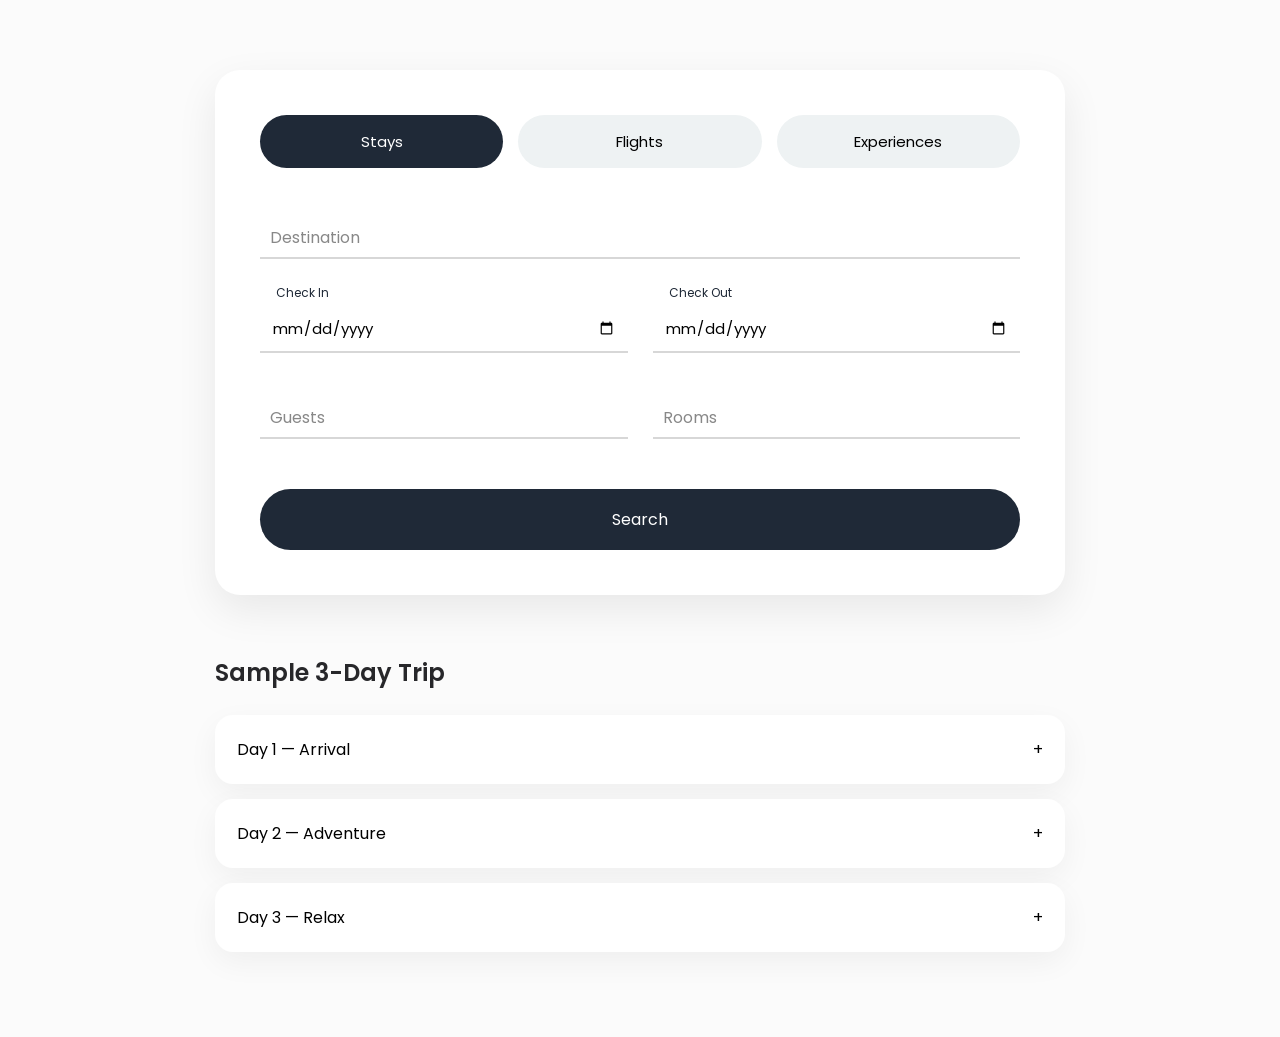
==== commit 46715891: "Merge pull request #8 from rajibnepal047-creator/rajib rajib" ====
--- a/index.html
+++ b/index.html
@@ -1,456 +1,246 @@
-
-<section class="explorer">
-
-    <div class="section-header">
-
-        <span class="sub-title">Discover</span>
-
-        <h2>The Explorer Matrix</h2>
-
-    </div>
-
-    <!-- Filter Navigation -->
-
-    <nav class="filter-nav">
-
-        <button class="active">All</button>
-        <button>Beaches</button>
-        <button>Mountains</button>
-        <button>Cities</button>
-        <button>Nature</button>
-
-    </nav>
-    <!-- Featured Destination Circle -->
-
-<div class="destination-showcase">
-
-    <div class="circle-slider">
-
-        <img src="https://www.vacationstravel.com/wp-content/uploads/2017/03/Copy-of-Copy-of-GOPR1726.jpg" class="active" alt="Bali">
-
-        <img src="https://thumbs.dreamstime.com/b/eiffel-tower-autumn-leaves-paris-france-famous-80082437.jpg" alt="Paris">
-
-        <img src="https://deih43ym53wif.cloudfront.net/large_zermatt-matterhorn-switzerland-shutterstock_1298208013_44fea015e5.jpeg" alt="Swiss Alps">
-
-        <img src="https://encrypted-tbn0.gstatic.com/images?q=tbn:ANd9GcQDsyKy7wTdi_CIXFpXYzM7X4hJjxDoGN_IX9kkYpL72w&s=10" alt="Maldives">
-
-        <img src="https://i0.wp.com/www.touristjapan.com/wp-content/uploads/2025/01/map-of-kyoto-japan-travel-scaled.jpg?fit=2560%2C1707&ssl=1" alt="Kyoto">
-
-        <img src="https://encrypted-tbn0.gstatic.com/images?q=tbn:ANd9GcRBUFlUCkKKbWXQDWj-leZoiqbDSrxVRIP6_RxsdfaT0Rlr7RmtFn3JHn_x&s=10" alt="Norway">
-   <!-- Glass Center -->
-
-        <div class="circle-content">
-
-            <span>EXPLORE WITH US</span>
-
-            <h2>Different Destinations</h2>
-
-            <p>
-                Travel beyond imagination
-            </p>
-
-        </div>
-
-    </div>
-
-</div>
-   
-
-    <!-- Destination Grid -->
-
-    <div class="destination-grid">
-
-        <!-- Card 1 -->
-
-        <article class="destination-card">
-
-            <div class="image">
-
-                <img src="https://encrypted-tbn0.gstatic.com/images?q=tbn:ANd9GcS-z6DJrK9jT7znv2pq3wjHeRmwOijzfND4jQPGa_wi-q7dTUD8CXnMhPU&s=10" alt="Bali">
-
-            </div>
-
-            <div class="overlay">
-
-                <span>Indonesia</span>
-
-                <h3>Bali</h3>
-
-                <p>
-                    Tropical beaches, luxury resorts and unforgettable sunsets.
-                </p>
-
-            </div>
-
-        </article>
-
-        <!-- Card 2 -->
-
-        <article class="destination-card">
-
-            <div class="image">
-
-                <img src="https://encrypted-tbn0.gstatic.com/images?q=tbn:ANd9GcTU5pYTcUZuAEq-zyXmhB9oCI05ZEWSQVu23d_WRRHTX16SLoDexaU0bAQ&s=10" alt="Switzerland">
-
-            </div>
-
-            <div class="overlay">
-
-                <span>Europe</span>
-
-                <h3>Swiss Alps</h3>
-
-                <p>
-                    Snow-covered peaks with breathtaking mountain adventures.
-                </p>
-
-            </div>
-
-        </article>
-
-        <!-- Card 3 -->
-
-        <article class="destination-card">
-
-            <div class="image">
-
-                <img src="https://handluggageonly.co.uk/wp-content/uploads/2023/10/Best-Things-To-Do-In-Paris-France-7.jpg" alt="Paris">
-
-            </div>
-
-            <div class="overlay">
-
-                <span>France</span>
-
-                <h3>Paris</h3>
-
-                <p>
-                    Elegant streets, cafés and timeless architecture.
-                </p>
-
-            </div>
-
-        </article>
-
-        <!-- Card 4 -->
-
-        <article class="destination-card">
-
-            <div class="image">
-
-                <img src="https://encrypted-tbn0.gstatic.com/images?q=tbn:ANd9GcQROi7J1tFxdFfD06T53N5BZdOWVsZpPUyjmYpGI6Z0q4niQTwr6i8e18Q&s=10" alt="Maldives">
-
-            </div>
-
-            <div class="overlay">
-
-                <span>Indian Ocean</span>
-
-                <h3>Maldives</h3>
-
-                <p>
-                    Crystal-clear lagoons and premium overwater villas.
-                </p>
-
-            </div>
-
-        </article>
-
-        <!-- Card 5 -->
-
-        <article class="destination-card">
-
-            <div class="image">
-
-                <img src="https://i0.wp.com/www.touristjapan.com/wp-content/uploads/2025/01/map-of-kyoto-japan-travel-scaled.jpg?fit=2560%2C1707&ssl=1" alt="Kyoto">
-
-            </div>
-
-            <div class="overlay">
-
-                <span>Japan</span>
-
-                <h3>Kyoto</h3>
-
-                <p>
-                    Peaceful temples surrounded by timeless traditions.
-                </p>
-
-            </div>
-
-        </article>
-
-        <!-- Card 6 -->
-
-        <article class="destination-card">
-
-            <div class="image">
-
-                <img src="https://www.travelawaits.com/wp-content/uploads/2025/07/GettyImages-2202959436.jpg?resize=800%2C800" alt="Norway">
-
-            </div>
-
-            <div class="overlay">
-
-                <span>Scandinavia</span>
-
-                <h3>Norway</h3>
-
-                <p>
-                    Majestic fjords and dramatic northern landscapes.
-                </p>
-
-            </div>
-
-        </article>
-
-    </div>
-
-</section>
-=======
-<!DOCTYPE html>
-<html lang="en">
-<head>
-<meta charset="UTF-8">
-<meta name="viewport" content="width=device-width, initial-scale=1.0">
-<title>Booking Engine</title>
-
-<link rel="stylesheet" href="style.css">
-
-<link href="https://fonts.googleapis.com/css2?family=Poppins:wght@300;400;500;600&display=swap" rel="stylesheet">
-</head>
-
-<body>
-
-<div class="booking-card">
-
-    <div class="tabs">
-
-        <button class="tab active">Stays</button>
-        <button class="tab">Flights</button>
-        <button class="tab">Experiences</button>
-
-    </div>
-
-<form>
-
-<div class="input-group">
-
-<input type="text" required>
-
-<label>Destination</label>
-
-<span></span>
-
-</div>
-
-
-<div class="grid">
-
-<div class="input-group">
-
-<input type="date" required>
-
-<label>Check In</label>
-
-<span></span>
-
-</div>
-
-
-<div class="input-group">
-
-<input type="date" required>
-
-<label>Check Out</label>
-
-<span></span>
-
-</div>
-
-</div>
-
-
-<div class="grid">
-
-<div class="input-group">
-
-<input type="number" required>
-
-<label>Guests</label>
-
-<span></span>
-
-</div>
-
-<div class="input-group">
-
-<input type="number" required>
-
-<label>Rooms</label>
-
-<span></span>
-
-</div>
-
-</div>
-
-<button class="search-btn">
-
-<span class="btn-text">Search</span>
-
-<span class="loader"></span>
-
-<span class="checkmark">✓</span>
-
-</button>
-
-</form>
-
-</div>
-
-<section class="trip">
-
-<h2>Sample 3-Day Trip</h2>
-
-<div class="accordion">
-
-<div class="accordion-item">
-
-<button class="accordion-header">
-
-Day 1 — Arrival
-
-<span>+</span>
-
-</button>
-
-<div class="accordion-content">
-
-<p>
-
-Arrival at destination, hotel check-in, local market visit,
-
-and sunset dinner by the beach.
-
-</p>
-
-</div>
-
-</div>
-
-
-
-<div class="accordion-item">
-
-<button class="accordion-header">
-
-Day 2 — Adventure
-
-<span>+</span>
-
-</button>
-
-<div class="accordion-content">
-
-<p>
-
-Mountain hiking, scenic viewpoints, kayaking,
-
-and evening cultural performances.
-
-</p>
-
-</div>
-
-</div>
-
-
-
-<div class="accordion-item">
-
-<button class="accordion-header">
-
-Day 3 — Relax
-
-<span>+</span>
-
-</button>
-
-<div class="accordion-content">
-
-<p>
-
-Spa session, café hopping,
-
-shopping and departure.
-
-</p>
-
-</div>
-
-</div>
-
-</div>
-
-</section>
-
-<script>
-
-const tabs=document.querySelectorAll(".tab");
-
-tabs.forEach(tab=>{
-
-tab.onclick=()=>{
-
-tabs.forEach(t=>t.classList.remove("active"));
-
-tab.classList.add("active");
-
-};
-
-});
-
-
-const btn=document.querySelector(".search-btn");
-
-btn.onclick=(e)=>{
-
-e.preventDefault();
-
-btn.classList.add("loading");
-
-setTimeout(()=>{
-
-btn.classList.remove("loading");
-
-btn.classList.add("success");
-
-setTimeout(()=>{
-
-btn.classList.remove("success");
-
-},1800);
-
-},1800);
-
-};
-
-
-document.querySelectorAll(".accordion-header").forEach(btn=>{
-
-btn.onclick=()=>{
-
-const item=btn.parentElement;
-
-item.classList.toggle("active");
-
-};
-
-});
-
-</script>
-
-</body>
-</html>
-
+<!DOCTYPE html>
+<html lang="en">
+<head>
+<meta charset="UTF-8">
+<meta name="viewport" content="width=device-width, initial-scale=1.0">
+<title>Booking Engine</title>
+
+<link rel="stylesheet" href="style.css">
+
+<link href="https://fonts.googleapis.com/css2?family=Poppins:wght@300;400;500;600&display=swap" rel="stylesheet">
+</head>
+
+<body>
+
+<div class="booking-card">
+
+    <div class="tabs">
+
+        <button class="tab active">Stays</button>
+        <button class="tab">Flights</button>
+        <button class="tab">Experiences</button>
+
+    </div>
+
+<form>
+
+<div class="input-group">
+
+<input type="text" required>
+
+<label>Destination</label>
+
+<span></span>
+
+</div>
+
+
+<div class="grid">
+
+<div class="input-group">
+
+<input type="date" required>
+
+<label>Check In</label>
+
+<span></span>
+
+</div>
+
+
+<div class="input-group">
+
+<input type="date" required>
+
+<label>Check Out</label>
+
+<span></span>
+
+</div>
+
+</div>
+
+
+<div class="grid">
+
+<div class="input-group">
+
+<input type="number" required>
+
+<label>Guests</label>
+
+<span></span>
+
+</div>
+
+<div class="input-group">
+
+<input type="number" required>
+
+<label>Rooms</label>
+
+<span></span>
+
+</div>
+
+</div>
+
+<button class="search-btn">
+
+<span class="btn-text">Search</span>
+
+<span class="loader"></span>
+
+<span class="checkmark">✓</span>
+
+</button>
+
+</form>
+
+</div>
+
+<section class="trip">
+
+<h2>Sample 3-Day Trip</h2>
+
+<div class="accordion">
+
+<div class="accordion-item">
+
+<button class="accordion-header">
+
+Day 1 — Arrival
+
+<span>+</span>
+
+</button>
+
+<div class="accordion-content">
+
+<p>
+
+Arrival at destination, hotel check-in, local market visit,
+
+and sunset dinner by the beach.
+
+</p>
+
+</div>
+
+</div>
+
+
+
+<div class="accordion-item">
+
+<button class="accordion-header">
+
+Day 2 — Adventure
+
+<span>+</span>
+
+</button>
+
+<div class="accordion-content">
+
+<p>
+
+Mountain hiking, scenic viewpoints, kayaking,
+
+and evening cultural performances.
+
+</p>
+
+</div>
+
+</div>
+
+
+
+<div class="accordion-item">
+
+<button class="accordion-header">
+
+Day 3 — Relax
+
+<span>+</span>
+
+</button>
+
+<div class="accordion-content">
+
+<p>
+
+Spa session, café hopping,
+
+shopping and departure.
+
+</p>
+
+</div>
+
+</div>
+
+</div>
+
+</section>
+
+<script>
+
+const tabs=document.querySelectorAll(".tab");
+
+tabs.forEach(tab=>{
+
+tab.onclick=()=>{
+
+tabs.forEach(t=>t.classList.remove("active"));
+
+tab.classList.add("active");
+
+};
+
+});
+
+
+const btn=document.querySelector(".search-btn");
+
+btn.onclick=(e)=>{
+
+e.preventDefault();
+
+btn.classList.add("loading");
+
+setTimeout(()=>{
+
+btn.classList.remove("loading");
+
+btn.classList.add("success");
+
+setTimeout(()=>{
+
+btn.classList.remove("success");
+
+},1800);
+
+},1800);
+
+};
+
+
+document.querySelectorAll(".accordion-header").forEach(btn=>{
+
+btn.onclick=()=>{
+
+const item=btn.parentElement;
+
+item.classList.toggle("active");
+
+};
+
+});
+
+</script>
+
+</body>
+
+</html>
--- a/style.css
+++ b/style.css
@@ -1,1280 +1,420 @@
-
-/*========================
-
-EXPLORER MATRIX
-
-========================*/
-
-.explorer{
-
-padding:110px 8%;
-
-background:#fafafa;
-
-}
-
-.section-header{
-
-text-align:center;
-
-margin-bottom:55px;
-
-}
-
-.sub-title{
-
-font-size:14px;
-
-letter-spacing:3px;
-
-text-transform:uppercase;
-
-color:#888;
-
-}
-
-.section-header h2{
-
-font-size:46px;
-
-margin-top:10px;
-
-color:#111;
-
-}
-
-/* FILTER */
-
-.filter-nav{
-
-display:flex;
-
-justify-content:center;
-
-gap:18px;
-
-flex-wrap:wrap;
-
-margin-bottom:70px;
-
-}
-
-.filter-nav button{
-
-background:none;
-
-border:none;
-
-padding:14px 28px;
-
-font-size:15px;
-
-cursor:pointer;
-
-position:relative;
-
-color:#555;
-
-font-weight:500;
-
-transition:.35s;
-
-}
-
-.filter-nav button::after{
-
-content:"";
-
-position:absolute;
-
-left:50%;
-
-bottom:0;
-
-width:0;
-
-height:2px;
-
-background:#111;
-
-transform:translateX(-50%);
-
-transition:.4s;
-
-}
-
-.filter-nav button:hover::after,
-
-.filter-nav .active::after{
-
-width:80%;
-
-}
-
-.filter-nav button:hover,
-
-.filter-nav .active{
-
-color:#111;
-
-}
-
-/* GRID */
-
-.destination-grid{
-
-display:grid;
-
-grid-template-columns:repeat(auto-fit,minmax(320px,1fr));
-
-gap:35px;
-
-}
-
-/* CARD */
-
-.destination-card{
-
-position:relative;
-
-height:470px;
-
-border-radius:26px;
-
-overflow:hidden;
-
-cursor:pointer;
-
-background:#fff;
-
-transition:.45s ease;
-
-transform-style:preserve-3d;
-
-box-shadow:0 8px 30px rgba(0,0,0,.06);
-
-}
-
-/* IMAGE */
-
-.destination-card .image{
-
-width:100%;
-
-height:100%;
-
-overflow:hidden;
-
-}
-
-.destination-card img{
-
-width:100%;
-
-height:100%;
-
-object-fit:cover;
-
-transition:1.2s ease;
-
-}
-
-/* DARK OVERLAY */
-
-.destination-card::before{
-
-content:"";
-
-position:absolute;
-
-inset:0;
-
-background:linear-gradient(
-
-transparent 35%,
-
-rgba(0,0,0,.15),
-
-rgba(0,0,0,.75)
-
-);
-
-z-index:1;
-
-}
-
-/* CONTENT */
-
-.overlay{
-
-position:absolute;
-
-left:0;
-
-bottom:-70px;
-
-width:100%;
-
-padding:35px;
-
-z-index:2;
-
-color:white;
-
-transition:.55s;
-
-}
-
-.overlay span{
-
-font-size:13px;
-
-letter-spacing:2px;
-
-text-transform:uppercase;
-
-opacity:.8;
-
-}
-
-.overlay h3{
-
-margin:12px 0;
-
-font-size:30px;
-
-}
-
-.overlay p{
-
-opacity:0;
-
-transform:translateY(25px);
-
-transition:.45s;
-
-line-height:1.8;
-
-}
-
-/* HOVER */
-
-.destination-card:hover{
-
-transform:
-
-perspective(1200px)
-
-rotateX(4deg)
-
-rotateY(-4deg)
-
-translateY(-12px)
-
-scale(1.02);
-
-box-shadow:
-
-0 35px 70px rgba(0,0,0,.18);
-
-}
-
-/* IMAGE PAN */
-
-.destination-card:hover img{
-
-transform:scale(1.12) translateX(2%) translateY(-2%);
-
-}
-
-/* CONTENT REVEAL */
-
-.destination-card:hover .overlay{
-
-bottom:0;
-
-}
-
-.destination-card:hover p{
-
-opacity:1;
-
-transform:translateY(0);
-
-}
-
-/* RESPONSIVE */
-
-@media(max-width:992px){
-
-.destination-grid{
-
-grid-template-columns:repeat(2,1fr);
-
-}
-
-}
-
-@media(max-width:768px){
-
-.destination-grid{
-
-grid-template-columns:1fr;
-
-}
-
-.section-header h2{
-
-font-size:36px;
-
-}
-
-.destination-card{
-
-height:420px;
-
-}
-
-.filter-nav{
-
-gap:10px;
-
-}
-
-.filter-nav button{
-
-padding:10px 18px;
-
-}
-
-}
-/*========================
-
-FEATURED DESTINATION CIRCLE
-
-=========================*/
-
-.destination-showcase{
-
-display:flex;
-
-justify-content:center;
-
-align-items:center;
-
-margin:20px 0 80px;
-
-}
-
-.circle-slider{
-
-position:relative;
-
-width:340px;
-
-height:340px;
-
-border-radius:50%;
-
-overflow:hidden;
-
-box-shadow:0 20px 60px rgba(0,0,0,.12);
-
-background:#fff;
-
-}
-
-.circle-slider img{
-
-position:absolute;
-
-width:100%;
-
-height:100%;
-
-object-fit:cover;
-
-opacity:0;
-
-transform:scale(1);
-
-animation:slider 24s infinite;
-
-transition:all .8s;
-
-}
-
-/* Image timing */
-
-.circle-slider img:nth-child(1){
-
-animation-delay:0s;
-
-}
-
-.circle-slider img:nth-child(2){
-
-animation-delay:4s;
-
-}
-
-.circle-slider img:nth-child(3){
-
-animation-delay:8s;
-
-}
-
-.circle-slider img:nth-child(4){
-
-animation-delay:12s;
-
-}
-
-.circle-slider img:nth-child(5){
-
-animation-delay:16s;
-
-}
-
-.circle-slider img:nth-child(6){
-
-animation-delay:20s;
-
-}
-
-/* Animation */
-
-@keyframes slider{
-
-0%{
-
-opacity:0;
-
-transform:scale(1);
-
-}
-
-5%{
-
-opacity:1;
-
-transform:scale(1.05);
-
-}
-
-25%{
-
-opacity:1;
-
-transform:scale(1.15);
-
-}
-
-30%{
-
-opacity:0;
-
-transform:scale(1.22);
-
-}
-
-100%{
-
-opacity:0;
-
-}
-
-}
-
-/* Soft outer ring */
-
-.circle-slider::after{
-
-content:"";
-
-position:absolute;
-
-inset:-12px;
-
-border:2px solid rgba(0,0,0,.08);
-
-border-radius:50%;
-
-pointer-events:none;
-
-}
-
-/* Mobile */
-
-@media(max-width:768px){
-
-.circle-slider{
-
-width:250px;
-
-height:250px;
-
-}
-
-}
-/*====================================
-
-LUXURY DESTINATION SHOWCASE
-
-=====================================*/
-
-.destination-showcase{
-
-display:flex;
-
-justify-content:center;
-
-align-items:center;
-
-padding:40px 0 90px;
-
-}
-
-/* Main Circle */
-
-.circle-slider{
-
-position:relative;
-
-width:420px;
-
-height:420px;
-
-border-radius:50%;
-
-overflow:hidden;
-
-box-shadow:
-0 30px 80px rgba(0,0,0,.12);
-
-animation:rotateRing 40s linear infinite;
-
-}
-
-/* Images */
-
-.circle-slider img{
-
-position:absolute;
-
-width:100%;
-
-height:100%;
-
-object-fit:cover;
-
-opacity:0;
-
-animation:imageFade 24s infinite;
-
-}
-
-/* Delay */
-
-.circle-slider img:nth-child(1){animation-delay:0s;}
-.circle-slider img:nth-child(2){animation-delay:4s;}
-.circle-slider img:nth-child(3){animation-delay:8s;}
-.circle-slider img:nth-child(4){animation-delay:12s;}
-.circle-slider img:nth-child(5){animation-delay:16s;}
-.circle-slider img:nth-child(6){animation-delay:20s;}
-
-/* Image Animation */
-
-@keyframes imageFade{
-
-0%{
-
-opacity:0;
-transform:scale(1);
-
-}
-
-8%{
-
-opacity:1;
-transform:scale(1.08);
-
-}
-
-25%{
-
-opacity:1;
-transform:scale(1.18);
-
-}
-
-33%{
-
-opacity:0;
-transform:scale(1.25);
-
-}
-
-100%{
-
-opacity:0;
-
-}
-
-}
-
-/* Slow Rotation */
-
-@keyframes rotateRing{
-
-from{
-
-transform:rotate(0deg);
-
-}
-
-to{
-
-transform:rotate(360deg);
-
-}
-
-}
-
-/* Center Glass */
-
-.circle-content{
-
-position:absolute;
-
-top:50%;
-
-left:50%;
-
-transform:translate(-50%,-50%);
-
-width:250px;
-
-height:250px;
-
-border-radius:50%;
-
-background:rgba(255,255,255,.82);
-
-backdrop-filter:blur(18px);
-
-display:flex;
-
-flex-direction:column;
-
-justify-content:center;
-
-align-items:center;
-
-text-align:center;
-
-padding:25px;
-
-z-index:100;
-
-animation:textPop 3s ease-in-out infinite;
-
-}
-
-/* Keep text upright while parent rotates */
-
-.circle-content{
-
-animation:
-textPop 3s ease-in-out infinite,
-counterRotate 40s linear infinite;
-
-}
-
-@keyframes counterRotate{
-
-from{
-
-transform:
-translate(-50%,-50%)
-rotate(0deg);
-
-}
-
-to{
-
-transform:
-translate(-50%,-50%)
-rotate(-360deg);
-
-}
-
-}
-
-/* Pop Animation */
-
-@keyframes textPop{
-
-0%,100%{
-
-transform:
-translate(-50%,-50%)
-scale(1);
-
-}
-
-50%{
-
-transform:
-translate(-50%,-50%)
-scale(1.08);
-
-}
-
-}
-
-.circle-content span{
-
-font-size:12px;
-
-letter-spacing:4px;
-
-text-transform:uppercase;
-
-color:#666;
-
-margin-bottom:12px;
-
-}
-
-.circle-content h2{
-
-font-size:28px;
-
-font-weight:600;
-
-line-height:1.2;
-
-color:#111;
-
-margin-bottom:15px;
-
-}
-
-.circle-content p{
-
-font-size:15px;
-
-color:#666;
-
-}
-
-/* Premium Rotating Border */
-
-.circle-slider::before{
-
-content:"";
-
-position:absolute;
-
-inset:-8px;
-
-border:2px dashed rgba(255,255,255,.55);
-
-border-radius:50%;
-
-animation:rotateBorder 15s linear infinite;
-
-z-index:20;
-
-}
-
-@keyframes rotateBorder{
-
-from{
-
-transform:rotate(0deg);
-
-}
-
-to{
-
-transform:rotate(-360deg);
-
-}
-
-}
-
-/* Glow Ring */
-
-.circle-slider::after{
-
-content:"";
-
-position:absolute;
-
-inset:-18px;
-
-border-radius:50%;
-
-border:1px solid rgba(0,0,0,.08);
-
-z-index:-1;
-
-}
-
-/* Mobile */
-
-@media(max-width:768px){
-
-.circle-slider{
-
-width:300px;
-
-height:300px;
-
-}
-
-.circle-content{
-
-width:180px;
-
-height:180px;
-
-padding:18px;
-
-}
-
-.circle-content h2{
-
-font-size:20px;
-
-}
-
-.circle-content p{
-
-font-size:13px;
-
-}
-
-=======
-:root {
-
-  --primary-color: #1f2937;
-  --accent-color: #fb8b24;
-  --bg-light: #fbfbfb;
-  --text-dark: #27272a;
-
-  --transition-smooth: all 0.4s cubic-bezier(0.25,0.8,0.25,1);
-
-}
-*{
-
-margin:0;
-padding:0;
-box-sizing:border-box;
-
-font-family:Poppins,sans-serif;
-
-}
-
-body{
-
-background:var(--bg-light);
-
-display:flex;
-
-flex-direction:column;
-
-align-items:center;
-
-padding:70px 20px;
-
-color:var(--text-dark);
-
-}
-
-.booking-card{
-
-width:100%;
-
-max-width:850px;
-
-background:white;
-
-padding:45px;
-
-border-radius:25px;
-
-box-shadow:
-
-0 15px 40px rgba(0,0,0,.08);
-
-}
-
-.tabs{
-
-display:flex;
-
-gap:15px;
-
-margin-bottom:40px;
-
-}
-
-.tab{
-
-flex:1;
-
-border:none;
-
-background:#eef2f3;
-
-padding:15px;
-
-border-radius:50px;
-
-cursor:pointer;
-
-font-size:15px;
-
-transition:var(--transition-smooth);
-
-}
-
-.tab.active{
-
-background:var(--primary-color);
-
-color:white;
-
-}
-
-.grid{
-
-display:grid;
-
-grid-template-columns:repeat(auto-fit,minmax(220px,1fr));
-
-gap:25px;
-
-}
-
-.input-group{
-
-position:relative;
-
-margin-bottom:35px;
-
-}
-
-.input-group input{
-
-width:100%;
-
-padding:18px 10px 8px;
-
-border:none;
-
-border-bottom:2px solid #d7d7d7;
-
-background:transparent;
-
-font-size:15px;
-
-outline:none;
-
-}
-
-.input-group label{
-
-position:absolute;
-
-left:10px;
-
-top:17px;
-
-pointer-events:none;
-
-transition:.3s;
-
-color:#888;
-
-}
-
-.input-group input:focus+label,
-
-.input-group input:valid+label{
-
-top:-10px;
-
-font-size:12px;
-
-color:var(--primary-color);
-
-background:white;
-
-padding:0 6px;
-
-}
-
-.input-group span{
-
-position:absolute;
-
-left:50%;
-
-bottom:0;
-
-width:0;
-
-height:2px;
-
-background:var(--accent-color);
-
-transition:.4s;
-
-transform:translateX(-50%);
-
-}
-
-.input-group input:focus~span{
-
-width:100%;
-
-}
-
-.search-btn{
-
-width:100%;
-
-margin-top:15px;
-
-padding:18px;
-
-border:none;
-
-background:var(--primary-color);
-
-color:white;
-
-font-size:16px;
-
-border-radius:50px;
-
-cursor:pointer;
-
-position:relative;
-
-overflow:hidden;
-
-transition:.3s;
-
-}
-
-.search-btn:hover{
-
-background:#133b47;
-
-}
-
-.loader{
-
-position:absolute;
-
-width:22px;
-
-height:22px;
-
-border-radius:50%;
-
-border:3px solid rgba(255,255,255,.3);
-
-border-top:3px solid white;
-
-left:50%;
-
-top:50%;
-
-transform:translate(-50%,-50%);
-
-display:none;
-
-animation:spin .8s linear infinite;
-
-}
-
-.checkmark{
-
-position:absolute;
-
-left:50%;
-
-top:50%;
-
-transform:translate(-50%,-50%) scale(0);
-
-font-size:28px;
-
-display:block;
-
-transition:.4s;
-
-}
-
-.loading .btn-text{
-
-opacity:0;
-
-}
-
-.loading .loader{
-
-display:block;
-
-}
-
-.success .btn-text{
-
-opacity:0;
-
-}
-
-.success .loader{
-
-display:none;
-
-}
-
-.success .checkmark{
-
-transform:translate(-50%,-50%) scale(1);
-
-}
-
-@keyframes spin{
-
-100%{
-
-transform:translate(-50%,-50%) rotate(360deg);
-
-}
-
-}
-
-.trip{
-
-width:100%;
-
-max-width:850px;
-
-margin-top:60px;
-
-}
-
-.trip h2{
-
-margin-bottom:25px;
-
-font-weight:600;
-
-}
-
-.accordion-item{
-
-background:white;
-
-margin-bottom:15px;
-
-border-radius:18px;
-
-overflow:hidden;
-
-box-shadow:0 10px 30px rgba(0,0,0,.05);
-
-}
-
-.accordion-header{
-
-width:100%;
-
-padding:22px;
-
-background:none;
-
-border:none;
-
-display:flex;
-
-justify-content:space-between;
-
-cursor:pointer;
-
-font-size:16px;
-
-}
-
-.accordion-content{
-
-max-height:0;
-
-overflow:hidden;
-
-transition:max-height .45s ease;
-
-padding:0 22px;
-
-}
-
-.accordion-content p{
-
-padding-bottom:20px;
-
-line-height:1.8;
-
-}
-
-.accordion-item.active .accordion-content{
-
-max-height:250px;
-
-}
-
-.accordion-item.active span{
-
-transform:rotate(45deg);
-
-transition:.3s;
-
-}
-
-@media(max-width:700px){
-
-.booking-card{
-
-padding:30px;
-
-}
-
-.tabs{
-
-flex-direction:column;
-
-}
-
-}
-/* Date inputs */
-input[type="date"] {
-    padding: 22px 12px 10px;
-}
-
-/* Keep label above date field */
-input[type="date"] + label {
-    top: -10px;
-    left: 10px;
-    font-size: 12px;
-    background: #fff;
-    padding: 0 6px;
-    color: var(--primary-color);
-
+:root {
+
+  --primary-color: #1f2937;
+  --accent-color: #fb8b24;
+  --bg-light: #fbfbfb;
+  --text-dark: #27272a;
+
+  --transition-smooth: all 0.4s cubic-bezier(0.25,0.8,0.25,1);
+
+}
+*{
+
+margin:0;
+padding:0;
+box-sizing:border-box;
+
+font-family:Poppins,sans-serif;
+
+}
+
+body{
+
+background:var(--bg-light);
+
+display:flex;
+
+flex-direction:column;
+
+align-items:center;
+
+padding:70px 20px;
+
+color:var(--text-dark);
+
+}
+
+.booking-card{
+
+width:100%;
+
+max-width:850px;
+
+background:white;
+
+padding:45px;
+
+border-radius:25px;
+
+box-shadow:
+
+0 15px 40px rgba(0,0,0,.08);
+
+}
+
+.tabs{
+
+display:flex;
+
+gap:15px;
+
+margin-bottom:40px;
+
+}
+
+.tab{
+
+flex:1;
+
+border:none;
+
+background:#eef2f3;
+
+padding:15px;
+
+border-radius:50px;
+
+cursor:pointer;
+
+font-size:15px;
+
+transition:var(--transition-smooth);
+
+}
+
+.tab.active{
+
+background:var(--primary-color);
+
+color:white;
+
+}
+
+.grid{
+
+display:grid;
+
+grid-template-columns:repeat(auto-fit,minmax(220px,1fr));
+
+gap:25px;
+
+}
+
+.input-group{
+
+position:relative;
+
+margin-bottom:35px;
+
+}
+
+.input-group input{
+
+width:100%;
+
+padding:18px 10px 8px;
+
+border:none;
+
+border-bottom:2px solid #d7d7d7;
+
+background:transparent;
+
+font-size:15px;
+
+outline:none;
+
+}
+
+.input-group label{
+
+position:absolute;
+
+left:10px;
+
+top:17px;
+
+pointer-events:none;
+
+transition:.3s;
+
+color:#888;
+
+}
+
+.input-group input:focus+label,
+
+.input-group input:valid+label{
+
+top:-10px;
+
+font-size:12px;
+
+color:var(--primary-color);
+
+background:white;
+
+padding:0 6px;
+
+}
+
+.input-group span{
+
+position:absolute;
+
+left:50%;
+
+bottom:0;
+
+width:0;
+
+height:2px;
+
+background:var(--accent-color);
+
+transition:.4s;
+
+transform:translateX(-50%);
+
+}
+
+.input-group input:focus~span{
+
+width:100%;
+
+}
+
+.search-btn{
+
+width:100%;
+
+margin-top:15px;
+
+padding:18px;
+
+border:none;
+
+background:var(--primary-color);
+
+color:white;
+
+font-size:16px;
+
+border-radius:50px;
+
+cursor:pointer;
+
+position:relative;
+
+overflow:hidden;
+
+transition:.3s;
+
+}
+
+.search-btn:hover{
+
+background:#133b47;
+
+}
+
+.loader{
+
+position:absolute;
+
+width:22px;
+
+height:22px;
+
+border-radius:50%;
+
+border:3px solid rgba(255,255,255,.3);
+
+border-top:3px solid white;
+
+left:50%;
+
+top:50%;
+
+transform:translate(-50%,-50%);
+
+display:none;
+
+animation:spin .8s linear infinite;
+
+}
+
+.checkmark{
+
+position:absolute;
+
+left:50%;
+
+top:50%;
+
+transform:translate(-50%,-50%) scale(0);
+
+font-size:28px;
+
+display:block;
+
+transition:.4s;
+
+}
+
+.loading .btn-text{
+
+opacity:0;
+
+}
+
+.loading .loader{
+
+display:block;
+
+}
+
+.success .btn-text{
+
+opacity:0;
+
+}
+
+.success .loader{
+
+display:none;
+
+}
+
+.success .checkmark{
+
+transform:translate(-50%,-50%) scale(1);
+
+}
+
+@keyframes spin{
+
+100%{
+
+transform:translate(-50%,-50%) rotate(360deg);
+
+}
+
+}
+
+.trip{
+
+width:100%;
+
+max-width:850px;
+
+margin-top:60px;
+
+}
+
+.trip h2{
+
+margin-bottom:25px;
+
+font-weight:600;
+
+}
+
+.accordion-item{
+
+background:white;
+
+margin-bottom:15px;
+
+border-radius:18px;
+
+overflow:hidden;
+
+box-shadow:0 10px 30px rgba(0,0,0,.05);
+
+}
+
+.accordion-header{
+
+width:100%;
+
+padding:22px;
+
+background:none;
+
+border:none;
+
+display:flex;
+
+justify-content:space-between;
+
+cursor:pointer;
+
+font-size:16px;
+
+}
+
+.accordion-content{
+
+max-height:0;
+
+overflow:hidden;
+
+transition:max-height .45s ease;
+
+padding:0 22px;
+
+}
+
+.accordion-content p{
+
+padding-bottom:20px;
+
+line-height:1.8;
+
+}
+
+.accordion-item.active .accordion-content{
+
+max-height:250px;
+
+}
+
+.accordion-item.active span{
+
+transform:rotate(45deg);
+
+transition:.3s;
+
+}
+
+@media(max-width:700px){
+
+.booking-card{
+
+padding:30px;
+
+}
+
+.tabs{
+
+flex-direction:column;
+
+}
+
+}
+/* Date inputs */
+input[type="date"] {
+    padding: 22px 12px 10px;
+}
+
+/* Keep label above date field */
+input[type="date"] + label {
+    top: -10px;
+    left: 10px;
+    font-size: 12px;
+    background: #fff;
+    padding: 0 6px;
+    color: var(--primary-color);
+    
 }
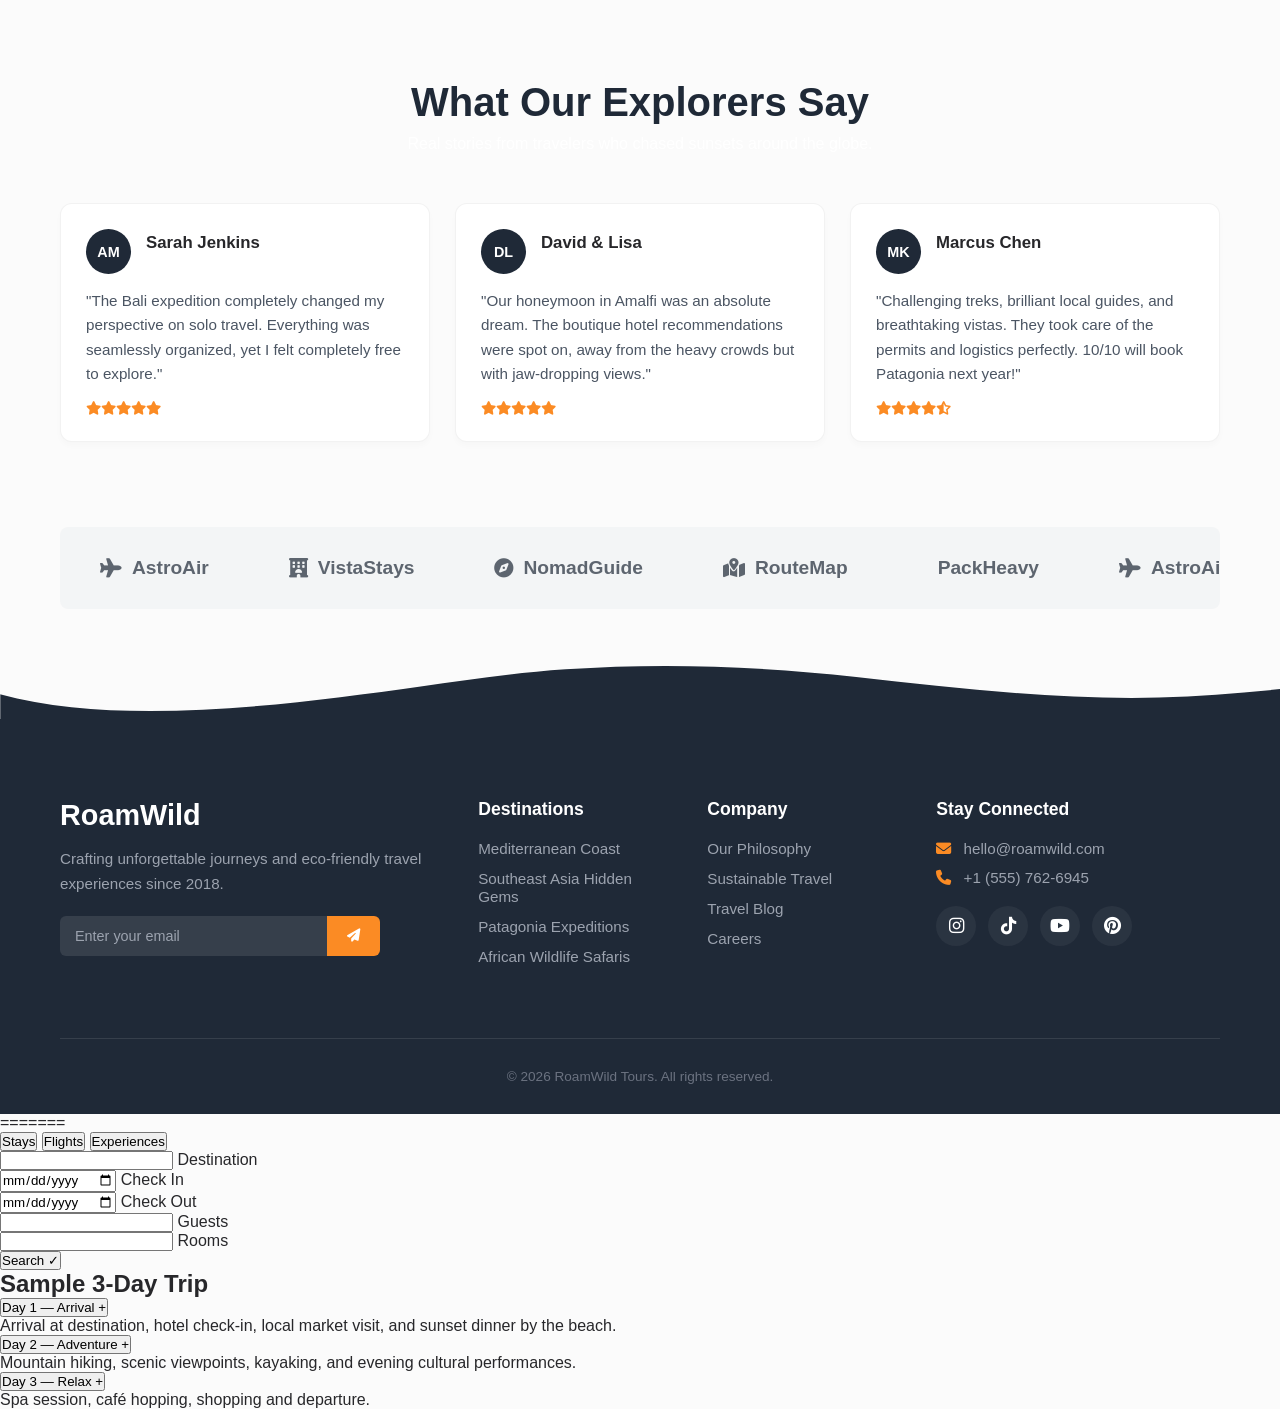
==== commit 4a22e80d: "Merge branch 'main' into bivek" ====
--- a/index.html
+++ b/index.html
@@ -1,246 +1,390 @@
-<!DOCTYPE html>
-<html lang="en">
-<head>
-<meta charset="UTF-8">
-<meta name="viewport" content="width=device-width, initial-scale=1.0">
-<title>Booking Engine</title>
-
-<link rel="stylesheet" href="style.css">
-
-<link href="https://fonts.googleapis.com/css2?family=Poppins:wght@300;400;500;600&display=swap" rel="stylesheet">
-</head>
-
-<body>
-
-<div class="booking-card">
-
-    <div class="tabs">
-
-        <button class="tab active">Stays</button>
-        <button class="tab">Flights</button>
-        <button class="tab">Experiences</button>
-
-    </div>
-
-<form>
-
-<div class="input-group">
-
-<input type="text" required>
-
-<label>Destination</label>
-
-<span></span>
-
-</div>
-
-
-<div class="grid">
-
-<div class="input-group">
-
-<input type="date" required>
-
-<label>Check In</label>
-
-<span></span>
-
-</div>
-
-
-<div class="input-group">
-
-<input type="date" required>
-
-<label>Check Out</label>
-
-<span></span>
-
-</div>
-
-</div>
-
-
-<div class="grid">
-
-<div class="input-group">
-
-<input type="number" required>
-
-<label>Guests</label>
-
-<span></span>
-
-</div>
-
-<div class="input-group">
-
-<input type="number" required>
-
-<label>Rooms</label>
-
-<span></span>
-
-</div>
-
-</div>
-
-<button class="search-btn">
-
-<span class="btn-text">Search</span>
-
-<span class="loader"></span>
-
-<span class="checkmark">✓</span>
-
-</button>
-
-</form>
-
-</div>
-
-<section class="trip">
-
-<h2>Sample 3-Day Trip</h2>
-
-<div class="accordion">
-
-<div class="accordion-item">
-
-<button class="accordion-header">
-
-Day 1 — Arrival
-
-<span>+</span>
-
-</button>
-
-<div class="accordion-content">
-
-<p>
-
-Arrival at destination, hotel check-in, local market visit,
-
-and sunset dinner by the beach.
-
-</p>
-
-</div>
-
-</div>
-
-
-
-<div class="accordion-item">
-
-<button class="accordion-header">
-
-Day 2 — Adventure
-
-<span>+</span>
-
-</button>
-
-<div class="accordion-content">
-
-<p>
-
-Mountain hiking, scenic viewpoints, kayaking,
-
-and evening cultural performances.
-
-</p>
-
-</div>
-
-</div>
-
-
-
-<div class="accordion-item">
-
-<button class="accordion-header">
-
-Day 3 — Relax
-
-<span>+</span>
-
-</button>
-
-<div class="accordion-content">
-
-<p>
-
-Spa session, café hopping,
-
-shopping and departure.
-
-</p>
-
-</div>
-
-</div>
-
-</div>
-
-</section>
-
-<script>
-
-const tabs=document.querySelectorAll(".tab");
-
-tabs.forEach(tab=>{
-
-tab.onclick=()=>{
-
-tabs.forEach(t=>t.classList.remove("active"));
-
-tab.classList.add("active");
-
-};
-
-});
-
-
-const btn=document.querySelector(".search-btn");
-
-btn.onclick=(e)=>{
-
-e.preventDefault();
-
-btn.classList.add("loading");
-
-setTimeout(()=>{
-
-btn.classList.remove("loading");
-
-btn.classList.add("success");
-
-setTimeout(()=>{
-
-btn.classList.remove("success");
-
-},1800);
-
-},1800);
-
-};
-
-
-document.querySelectorAll(".accordion-header").forEach(btn=>{
-
-btn.onclick=()=>{
-
-const item=btn.parentElement;
-
-item.classList.toggle("active");
-
-};
-
-});
-
-</script>
-
-</body>
-
+
+<!DOCTYPE html>
+<html lang="en">
+<head>
+  <meta charset="UTF-8">
+  <meta name="viewport" content="width=device-width, initial-scale=1.0">
+  <title>Travel & Tours - Social Proof & Footer</title>
+  <link rel="stylesheet" href="style.css">
+  <!-- Font Awesome for Social Icons -->
+  <link rel="stylesheet" href="https://cdnjs.cloudflare.com/ajax/libs/font-awesome/6.4.0/css/all.min.css">
+</head>
+<body>
+
+  <!-- Testimonials Section -->
+  <section class="reviews-section">
+    <div class="container">
+      <div class="section-header">
+        <h2>What Our Explorers Say</h2>
+        <p>Real stories from travelers who chased sunsets around the globe.</p>
+      </div>
+
+      <!-- Masonry Layout for Reviews -->
+      <div class="reviews-masonry">
+        <div class="review-card">
+          <div class="reviewer-info">
+            <div class="avatar">AM</div>
+            <div>
+              <h4>Sarah Jenkins</h4>
+              <span>Solo Traveler</span>
+            </div>
+          </div>
+          <p class="review-text">"The Bali expedition completely changed my perspective on solo travel. Everything was seamlessly organized, yet I felt completely free to explore."</p>
+          <div class="rating"><i class="fas fa-star"></i><i class="fas fa-star"></i><i class="fas fa-star"></i><i class="fas fa-star"></i><i class="fas fa-star"></i></div>
+        </div>
+
+        <div class="review-card">
+          <div class="reviewer-info">
+            <div class="avatar">DL</div>
+            <div>
+              <h4>David & Lisa</h4>
+              <span>Honeymooners</span>
+            </div>
+          </div>
+          <p class="review-text">"Our honeymoon in Amalfi was an absolute dream. The boutique hotel recommendations were spot on, away from the heavy crowds but with jaw-dropping views."</p>
+          <div class="rating"><i class="fas fa-star"></i><i class="fas fa-star"></i><i class="fas fa-star"></i><i class="fas fa-star"></i><i class="fas fa-star"></i></div>
+        </div>
+
+        <div class="review-card">
+          <div class="reviewer-info">
+            <div class="avatar">MK</div>
+            <div>
+              <h4>Marcus Chen</h4>
+              <span>Adventure Photographer</span>
+            </div>
+          </div>
+          <p class="review-text">"Challenging treks, brilliant local guides, and breathtaking vistas. They took care of the permits and logistics perfectly. 10/10 will book Patagonia next year!"</p>
+          <div class="rating"><i class="fas fa-star"></i><i class="fas fa-star"></i><i class="fas fa-star"></i><i class="fas fa-star"></i><i class="fas fa-star-half-alt"></i></div>
+        </div>
+      </div>
+
+      <!-- Infinite Marquee for Partner Logos -->
+      <div class="marquee-container">
+        <div class="marquee-track">
+          <!-- First set of items -->
+          <div class="marquee-item"><i class="fas fa-plane"></i> AstroAir</div>
+          <div class="marquee-item"><i class="fas fa-hotel"></i> VistaStays</div>
+          <div class="marquee-item"><i class="fas fa-compass"></i> NomadGuide</div>
+          <div class="marquee-item"><i class="fas fa-map-marked-alt"></i> RouteMap</div>
+          <div class="marquee-item"><i class="fas fa-Suitcase"></i> PackHeavy</div>
+          <!-- Duplicated set for seamless loop -->
+          <div class="marquee-item"><i class="fas fa-plane"></i> AstroAir</div>
+          <div class="marquee-item"><i class="fas fa-hotel"></i> VistaStays</div>
+          <div class="marquee-item"><i class="fas fa-compass"></i> NomadGuide</div>
+          <div class="marquee-item"><i class="fas fa-map-marked-alt"></i> RouteMap</div>
+          <div class="marquee-item"><i class="fas fa-Suitcase"></i> PackHeavy</div>
+        </div>
+      </div>
+    </div>
+  </section>
+
+  <!-- Wavy Section Divider -->
+  <div class="wave-divider">
+    <svg data-name="Layer 1" xmlns="http://www.w3.org/2000/svg" viewBox="0 0 1200 120" preserveAspectRatio="none">
+      <path d="M0,0V46.29c47.79,22.2,103.59,32.17,158,28,70.36-5.37,136.33-33.31,206.8-37.5C438.64,32.43,512.34,53.67,583,72.05c69.27,18,138.3,24.88,209.4,13.08,36.15-6,69.85-17.84,104.45-29.34C989.49,25,1113-14.29,1200,42.4V0Z" class="shape-fill"></path>
+    </svg>
+  </div>
+
+  <!-- Deep Footer -->
+  <footer class="footer-hub">
+    <div class="container">
+      <div class="footer-grid">
+        <!-- Brand & Newsletter -->
+        <div class="footer-brand">
+          <h3>RoamWild</h3>
+          <p class="brand-desc">Crafting unforgettable journeys and eco-friendly travel experiences since 2018.</p>
+          <form class="newsletter-form" onsubmit="event.preventDefault();">
+            <input type="email" placeholder="Enter your email" required>
+            <button type="submit"><i class="fas fa-paper-plane"></i></button>
+          </form>
+        </div>
+
+        <!-- Quick Links -->
+        <div class="footer-links">
+          <h4>Destinations</h4>
+          <ul>
+            <li><a href="#">Mediterranean Coast</a></li>
+            <li><a href="#">Southeast Asia Hidden Gems</a></li>
+            <li><a href="#">Patagonia Expeditions</a></li>
+            <li><a href="#">African Wildlife Safaris</a></li>
+          </ul>
+        </div>
+
+        <div class="footer-links">
+          <h4>Company</h4>
+          <ul>
+            <li><a href="#">Our Philosophy</a></li>
+            <li><a href="#">Sustainable Travel</a></li>
+            <li><a href="#">Travel Blog</a></li>
+            <li><a href="#">Careers</a></li>
+          </ul>
+        </div>
+
+        <!-- Contact & Socials -->
+        <div class="footer-contact">
+          <h4>Stay Connected</h4>
+          <p><i class="fas fa-envelope"></i> hello@roamwild.com</p>
+          <p><i class="fas fa-phone"></i> +1 (555) 762-6945</p>
+          <div class="social-icons">
+            <a href="#" class="social-btn"><i class="fab fa-instagram"></i></a>
+            <a href="#" class="social-btn"><i class="fab fa-tiktok"></i></a>
+            <a href="#" class="social-btn"><i class="fab fa-youtube"></i></a>
+            <a href="#" class="social-btn"><i class="fab fa-pinterest"></i></a>
+          </div>
+        </div>
+      </div>
+
+      <div class="footer-bottom">
+        <p>&copy; 2026 RoamWild Tours. All rights reserved.</p>
+      </div>
+    </div>
+  </footer>
+
+</body>
+=======
+<!DOCTYPE html>
+<html lang="en">
+<head>
+<meta charset="UTF-8">
+<meta name="viewport" content="width=device-width, initial-scale=1.0">
+<title>Booking Engine</title>
+
+<link rel="stylesheet" href="style.css">
+
+<link href="https://fonts.googleapis.com/css2?family=Poppins:wght@300;400;500;600&display=swap" rel="stylesheet">
+</head>
+
+<body>
+
+<div class="booking-card">
+
+    <div class="tabs">
+
+        <button class="tab active">Stays</button>
+        <button class="tab">Flights</button>
+        <button class="tab">Experiences</button>
+
+    </div>
+
+<form>
+
+<div class="input-group">
+
+<input type="text" required>
+
+<label>Destination</label>
+
+<span></span>
+
+</div>
+
+
+<div class="grid">
+
+<div class="input-group">
+
+<input type="date" required>
+
+<label>Check In</label>
+
+<span></span>
+
+</div>
+
+
+<div class="input-group">
+
+<input type="date" required>
+
+<label>Check Out</label>
+
+<span></span>
+
+</div>
+
+</div>
+
+
+<div class="grid">
+
+<div class="input-group">
+
+<input type="number" required>
+
+<label>Guests</label>
+
+<span></span>
+
+</div>
+
+<div class="input-group">
+
+<input type="number" required>
+
+<label>Rooms</label>
+
+<span></span>
+
+</div>
+
+</div>
+
+<button class="search-btn">
+
+<span class="btn-text">Search</span>
+
+<span class="loader"></span>
+
+<span class="checkmark">✓</span>
+
+</button>
+
+</form>
+
+</div>
+
+<section class="trip">
+
+<h2>Sample 3-Day Trip</h2>
+
+<div class="accordion">
+
+<div class="accordion-item">
+
+<button class="accordion-header">
+
+Day 1 — Arrival
+
+<span>+</span>
+
+</button>
+
+<div class="accordion-content">
+
+<p>
+
+Arrival at destination, hotel check-in, local market visit,
+
+and sunset dinner by the beach.
+
+</p>
+
+</div>
+
+</div>
+
+
+
+<div class="accordion-item">
+
+<button class="accordion-header">
+
+Day 2 — Adventure
+
+<span>+</span>
+
+</button>
+
+<div class="accordion-content">
+
+<p>
+
+Mountain hiking, scenic viewpoints, kayaking,
+
+and evening cultural performances.
+
+</p>
+
+</div>
+
+</div>
+
+
+
+<div class="accordion-item">
+
+<button class="accordion-header">
+
+Day 3 — Relax
+
+<span>+</span>
+
+</button>
+
+<div class="accordion-content">
+
+<p>
+
+Spa session, café hopping,
+
+shopping and departure.
+
+</p>
+
+</div>
+
+</div>
+
+</div>
+
+</section>
+
+<script>
+
+const tabs=document.querySelectorAll(".tab");
+
+tabs.forEach(tab=>{
+
+tab.onclick=()=>{
+
+tabs.forEach(t=>t.classList.remove("active"));
+
+tab.classList.add("active");
+
+};
+
+});
+
+
+const btn=document.querySelector(".search-btn");
+
+btn.onclick=(e)=>{
+
+e.preventDefault();
+
+btn.classList.add("loading");
+
+setTimeout(()=>{
+
+btn.classList.remove("loading");
+
+btn.classList.add("success");
+
+setTimeout(()=>{
+
+btn.classList.remove("success");
+
+},1800);
+
+},1800);
+
+};
+
+
+document.querySelectorAll(".accordion-header").forEach(btn=>{
+
+btn.onclick=()=>{
+
+const item=btn.parentElement;
+
+item.classList.toggle("active");
+
+};
+
+});
+
+</script>
+
+</body>
+
 </html>
--- a/style.css
+++ b/style.css
@@ -1,420 +1,771 @@
-:root {
-
-  --primary-color: #1f2937;
-  --accent-color: #fb8b24;
-  --bg-light: #fbfbfb;
-  --text-dark: #27272a;
-
-  --transition-smooth: all 0.4s cubic-bezier(0.25,0.8,0.25,1);
-
-}
-*{
-
-margin:0;
-padding:0;
-box-sizing:border-box;
-
-font-family:Poppins,sans-serif;
-
-}
-
-body{
-
-background:var(--bg-light);
-
-display:flex;
-
-flex-direction:column;
-
-align-items:center;
-
-padding:70px 20px;
-
-color:var(--text-dark);
-
-}
-
-.booking-card{
-
-width:100%;
-
-max-width:850px;
-
-background:white;
-
-padding:45px;
-
-border-radius:25px;
-
-box-shadow:
-
-0 15px 40px rgba(0,0,0,.08);
-
-}
-
-.tabs{
-
-display:flex;
-
-gap:15px;
-
-margin-bottom:40px;
-
-}
-
-.tab{
-
-flex:1;
-
-border:none;
-
-background:#eef2f3;
-
-padding:15px;
-
-border-radius:50px;
-
-cursor:pointer;
-
-font-size:15px;
-
-transition:var(--transition-smooth);
-
-}
-
-.tab.active{
-
-background:var(--primary-color);
-
-color:white;
-
-}
-
-.grid{
-
-display:grid;
-
-grid-template-columns:repeat(auto-fit,minmax(220px,1fr));
-
-gap:25px;
-
-}
-
-.input-group{
-
-position:relative;
-
-margin-bottom:35px;
-
-}
-
-.input-group input{
-
-width:100%;
-
-padding:18px 10px 8px;
-
-border:none;
-
-border-bottom:2px solid #d7d7d7;
-
-background:transparent;
-
-font-size:15px;
-
-outline:none;
-
-}
-
-.input-group label{
-
-position:absolute;
-
-left:10px;
-
-top:17px;
-
-pointer-events:none;
-
-transition:.3s;
-
-color:#888;
-
-}
-
-.input-group input:focus+label,
-
-.input-group input:valid+label{
-
-top:-10px;
-
-font-size:12px;
-
-color:var(--primary-color);
-
-background:white;
-
-padding:0 6px;
-
-}
-
-.input-group span{
-
-position:absolute;
-
-left:50%;
-
-bottom:0;
-
-width:0;
-
-height:2px;
-
-background:var(--accent-color);
-
-transition:.4s;
-
-transform:translateX(-50%);
-
-}
-
-.input-group input:focus~span{
-
-width:100%;
-
-}
-
-.search-btn{
-
-width:100%;
-
-margin-top:15px;
-
-padding:18px;
-
-border:none;
-
-background:var(--primary-color);
-
-color:white;
-
-font-size:16px;
-
-border-radius:50px;
-
-cursor:pointer;
-
-position:relative;
-
-overflow:hidden;
-
-transition:.3s;
-
-}
-
-.search-btn:hover{
-
-background:#133b47;
-
-}
-
-.loader{
-
-position:absolute;
-
-width:22px;
-
-height:22px;
-
-border-radius:50%;
-
-border:3px solid rgba(255,255,255,.3);
-
-border-top:3px solid white;
-
-left:50%;
-
-top:50%;
-
-transform:translate(-50%,-50%);
-
-display:none;
-
-animation:spin .8s linear infinite;
-
-}
-
-.checkmark{
-
-position:absolute;
-
-left:50%;
-
-top:50%;
-
-transform:translate(-50%,-50%) scale(0);
-
-font-size:28px;
-
-display:block;
-
-transition:.4s;
-
-}
-
-.loading .btn-text{
-
-opacity:0;
-
-}
-
-.loading .loader{
-
-display:block;
-
-}
-
-.success .btn-text{
-
-opacity:0;
-
-}
-
-.success .loader{
-
-display:none;
-
-}
-
-.success .checkmark{
-
-transform:translate(-50%,-50%) scale(1);
-
-}
-
-@keyframes spin{
-
-100%{
-
-transform:translate(-50%,-50%) rotate(360deg);
-
-}
-
-}
-
-.trip{
-
-width:100%;
-
-max-width:850px;
-
-margin-top:60px;
-
-}
-
-.trip h2{
-
-margin-bottom:25px;
-
-font-weight:600;
-
-}
-
-.accordion-item{
-
-background:white;
-
-margin-bottom:15px;
-
-border-radius:18px;
-
-overflow:hidden;
-
-box-shadow:0 10px 30px rgba(0,0,0,.05);
-
-}
-
-.accordion-header{
-
-width:100%;
-
-padding:22px;
-
-background:none;
-
-border:none;
-
-display:flex;
-
-justify-content:space-between;
-
-cursor:pointer;
-
-font-size:16px;
-
-}
-
-.accordion-content{
-
-max-height:0;
-
-overflow:hidden;
-
-transition:max-height .45s ease;
-
-padding:0 22px;
-
-}
-
-.accordion-content p{
-
-padding-bottom:20px;
-
-line-height:1.8;
-
-}
-
-.accordion-item.active .accordion-content{
-
-max-height:250px;
-
-}
-
-.accordion-item.active span{
-
-transform:rotate(45deg);
-
-transition:.3s;
-
-}
-
-@media(max-width:700px){
-
-.booking-card{
-
-padding:30px;
-
-}
-
-.tabs{
-
-flex-direction:column;
-
-}
-
-}
-/* Date inputs */
-input[type="date"] {
-    padding: 22px 12px 10px;
-}
-
-/* Keep label above date field */
-input[type="date"] + label {
-    top: -10px;
-    left: 10px;
-    font-size: 12px;
-    background: #fff;
-    padding: 0 6px;
-    color: var(--primary-color);
-    
+
+/* ==========================================
+   DESIGN VARIABLES & RESETS
+   ========================================== */
+:root {
+  --primary-color: #1f2937;    /* Deep Ocean Blue */
+  --accent-color: #fb8b24;     /* Sunset Orange */
+  --bg-light: #fbfbfb;         /* Soft Sand */
+  --text-dark: #27272a;        /* Charcoal */
+  --text-muted: #ffffff;
+  --transition-smooth: all 0.3s cubic-bezier(0.25, 0.8, 0.25, 1);
+}
+
+* {
+  box-sizing: border-box;
+  margin: 0;
+  padding: 0;
+  font-family: 'Segoe UI', Roboto, sans-serif;
+}
+
+body {
+  background-color: var(--bg-light);
+  color: var(--text-dark);
+}
+
+.container {
+  max-width: 1200px;
+  margin: 0 auto;
+  padding: 0 20px;
+}
+
+/* ==========================================
+   REVIEWS (TESTIMONIAL) SECTION
+   ========================================== */
+.reviews-section {
+  padding: 80px 0 40px;
+  background-color: var(--bg-light);
+}
+
+.section-header {
+  text-align: center;
+  margin-bottom: 50px;
+}
+
+.section-header h2 {
+  font-size: 2.5rem;
+  color: var(--primary-color);
+  margin-bottom: 10px;
+}
+
+.section-header p {
+  color: var(--text-muted);
+}
+
+/* CSS Masonry Layout */
+.reviews-masonry {
+  column-count: 3;
+  column-gap: 25px;
+  margin-bottom: 60px;
+}
+
+@media (max-width: 900px) {
+  .reviews-masonry { column-count: 2; }
+}
+@media (max-width: 600px) {
+  .reviews-masonry { column-count: 1; }
+}
+
+.review-card {
+  background: #ffffff;
+  padding: 25px;
+  border-radius: 12px;
+  margin-bottom: 25px;
+  break-inside: avoid;
+  box-shadow: 0 4px 6px rgba(0,0,0,0.02);
+  border: 1px solid rgba(0,0,0,0.05);
+  transition: var(--transition-smooth);
+}
+
+.review-card:hover {
+  transform: translateY(-5px);
+  box-shadow: 0 12px 20px rgba(15, 76, 92, 0.08);
+}
+
+.reviewer-info {
+  display: flex;
+  align-items: center;
+  gap: 15px;
+  margin-bottom: 15px;
+}
+
+.reviewer-info .avatar {
+  width: 45px;
+  height: 45px;
+  background: var(--primary-color);
+  color: #fff;
+  border-radius: 50%;
+  display: flex;
+  align-items: center;
+  justify-content: center;
+  font-weight: bold;
+  font-size: 0.9rem;
+}
+
+.reviewer-info h4 {
+  color: var(--text-dark);
+  font-size: 1.05rem;
+}
+
+.reviewer-info span {
+  font-size: 0.85rem;
+  color: var(--text-muted);
+}
+
+.review-text {
+  font-size: 0.95rem;
+  line-height: 1.6;
+  color: #4b5563;
+  margin-bottom: 15px;
+}
+
+.rating {
+  color: var(--accent-color);
+  font-size: 0.85rem;
+}
+
+/* ==========================================
+   INFINITE MARQUEE/SLIDER
+   ========================================== */
+.marquee-container {
+  overflow: hidden;
+  width: 100%;
+  padding: 30px 0;
+  position: relative;
+  background: rgba(15, 76, 92, 0.03);
+  border-radius: 8px;
+}
+
+.marquee-track {
+  display: flex;
+  width: max-content;
+  animation: scrollMarquee 20s linear infinite;
+}
+
+.marquee-track:hover {
+  animation-play-state: paused;
+}
+
+.marquee-item {
+  display: flex;
+  align-items: center;
+  gap: 10px;
+  padding: 0 40px;
+  font-size: 1.2rem;
+  font-weight: 600;
+  color: var(--primary-color);
+  opacity: 0.7;
+  transition: var(--transition-smooth);
+}
+
+.marquee-item:hover {
+  opacity: 1;
+  color: var(--accent-color);
+}
+
+@keyframes scrollMarquee {
+  0% { transform: translateX(0); }
+  100% { transform: translateX(-50%); } /* Perfectly loops duplicated set */
+}
+
+/* ==========================================
+   WAVY SECTION DIVIDER
+   ========================================== */
+.wave-divider {
+  width: 100%;
+  overflow: hidden;
+  line-height: 0;
+  background-color: var(--bg-light);
+}
+
+.wave-divider svg {
+  position: relative;
+  display: block;
+  width: calc(130% + 1.3px); /* Slightly stretched to enable swaying space */
+  height: 70px;
+  transform: rotate(180deg);
+  animation: floatWave 6s ease-in-out infinite alternate;
+}
+
+.wave-divider .shape-fill {
+  fill: var(--primary-color);
+}
+
+@keyframes floatWave {
+  0% { transform: rotate(180deg) translateX(0px); }
+  100% { transform: rotate(180deg) translateX(-50px); }
+}
+
+/* ==========================================
+   DEEP FOOTER HUB
+   ========================================== */
+.footer-hub {
+  background-color: var(--primary-color);
+  color: #e5e7eb;
+  padding: 80px 0 30px;
+}
+
+.footer-grid {
+  display: grid;
+  grid-template-columns: 2fr 1fr 1fr 1.5fr;
+  gap: 40px;
+  margin-bottom: 60px;
+}
+
+@media (max-width: 900px) {
+  .footer-grid { grid-template-columns: 1fr 1fr; }
+}
+@media (max-width: 500px) {
+  .footer-grid { grid-template-columns: 1fr; }
+}
+
+.footer-brand h3 {
+  font-size: 1.8rem;
+  color: #fff;
+  margin-bottom: 15px;
+}
+
+.brand-desc {
+  font-size: 0.95rem;
+  line-height: 1.6;
+  margin-bottom: 20px;
+  color: #9ca3af;
+}
+
+/* Newsletter Input Form */
+.newsletter-form {
+  display: flex;
+  max-width: 320px;
+  border-radius: 6px;
+  overflow: hidden;
+}
+
+.newsletter-form input {
+  flex: 1;
+  padding: 12px 15px;
+  border: none;
+  outline: none;
+  background: rgba(255, 255, 255, 0.1);
+  color: #fff;
+  font-size: 0.9rem;
+  transition: var(--transition-smooth);
+}
+
+.newsletter-form input::placeholder {
+  color: #9ca3af;
+}
+
+.newsletter-form input:focus {
+  background: rgba(255, 255, 255, 0.15);
+}
+
+.newsletter-form button {
+  background: var(--accent-color);
+  color: #fff;
+  border: none;
+  padding: 0 20px;
+  cursor: pointer;
+  transition: var(--transition-smooth);
+}
+
+.newsletter-form button:hover {
+  background: #e07a1b;
+}
+
+/* Footer Link Columns */
+.footer-links h4,
+.footer-contact h4 {
+  color: #fff;
+  font-size: 1.1rem;
+  margin-bottom: 20px;
+  position: relative;
+}
+
+.footer-links ul {
+  list-style: none;
+}
+
+.footer-links ul li {
+  margin-bottom: 12px;
+}
+
+.footer-links ul li a {
+  color: #9ca3af;
+  text-decoration: none;
+  font-size: 0.95rem;
+  transition: var(--transition-smooth);
+}
+
+.footer-links ul li a:hover {
+  color: var(--accent-color);
+  padding-left: 5px;
+}
+
+.footer-contact p {
+  font-size: 0.95rem;
+  margin-bottom: 12px;
+  color: #9ca3af;
+}
+
+.footer-contact p i {
+  color: var(--accent-color);
+  margin-right: 8px;
+}
+
+/* Floating & Spinning Social Icons */
+.social-icons {
+  display: flex;
+  gap: 12px;
+  margin-top: 20px;
+}
+
+.social-btn {
+  width: 40px;
+  height: 40px;
+  border-radius: 50%;
+  background: rgba(255, 255, 255, 0.05);
+  color: #fff;
+  display: flex;
+  align-items: center;
+  justify-content: center;
+  text-decoration: none;
+  font-size: 1.1rem;
+  transition: var(--transition-smooth);
+}
+
+.social-btn:hover {
+  background: var(--accent-color);
+  color: #fff;
+  transform: translateY(-4px) rotate(15deg); /* Slight spin + hover lift */
+  box-shadow: 0 5px 15px rgba(251, 139, 36, 0.3);
+}
+
+/* Bottom Copyright Bar */
+.footer-bottom {
+  text-align: center;
+  padding-top: 30px;
+  border-top: 1px solid rgba(255, 255, 255, 0.1);
+  font-size: 0.85rem;
+  color: #6b7280;
+=======
+:root {
+
+  --primary-color: #1f2937;
+  --accent-color: #fb8b24;
+  --bg-light: #fbfbfb;
+  --text-dark: #27272a;
+
+  --transition-smooth: all 0.4s cubic-bezier(0.25,0.8,0.25,1);
+
+}
+*{
+
+margin:0;
+padding:0;
+box-sizing:border-box;
+
+font-family:Poppins,sans-serif;
+
+}
+
+body{
+
+background:var(--bg-light);
+
+display:flex;
+
+flex-direction:column;
+
+align-items:center;
+
+padding:70px 20px;
+
+color:var(--text-dark);
+
+}
+
+.booking-card{
+
+width:100%;
+
+max-width:850px;
+
+background:white;
+
+padding:45px;
+
+border-radius:25px;
+
+box-shadow:
+
+0 15px 40px rgba(0,0,0,.08);
+
+}
+
+.tabs{
+
+display:flex;
+
+gap:15px;
+
+margin-bottom:40px;
+
+}
+
+.tab{
+
+flex:1;
+
+border:none;
+
+background:#eef2f3;
+
+padding:15px;
+
+border-radius:50px;
+
+cursor:pointer;
+
+font-size:15px;
+
+transition:var(--transition-smooth);
+
+}
+
+.tab.active{
+
+background:var(--primary-color);
+
+color:white;
+
+}
+
+.grid{
+
+display:grid;
+
+grid-template-columns:repeat(auto-fit,minmax(220px,1fr));
+
+gap:25px;
+
+}
+
+.input-group{
+
+position:relative;
+
+margin-bottom:35px;
+
+}
+
+.input-group input{
+
+width:100%;
+
+padding:18px 10px 8px;
+
+border:none;
+
+border-bottom:2px solid #d7d7d7;
+
+background:transparent;
+
+font-size:15px;
+
+outline:none;
+
+}
+
+.input-group label{
+
+position:absolute;
+
+left:10px;
+
+top:17px;
+
+pointer-events:none;
+
+transition:.3s;
+
+color:#888;
+
+}
+
+.input-group input:focus+label,
+
+.input-group input:valid+label{
+
+top:-10px;
+
+font-size:12px;
+
+color:var(--primary-color);
+
+background:white;
+
+padding:0 6px;
+
+}
+
+.input-group span{
+
+position:absolute;
+
+left:50%;
+
+bottom:0;
+
+width:0;
+
+height:2px;
+
+background:var(--accent-color);
+
+transition:.4s;
+
+transform:translateX(-50%);
+
+}
+
+.input-group input:focus~span{
+
+width:100%;
+
+}
+
+.search-btn{
+
+width:100%;
+
+margin-top:15px;
+
+padding:18px;
+
+border:none;
+
+background:var(--primary-color);
+
+color:white;
+
+font-size:16px;
+
+border-radius:50px;
+
+cursor:pointer;
+
+position:relative;
+
+overflow:hidden;
+
+transition:.3s;
+
+}
+
+.search-btn:hover{
+
+background:#133b47;
+
+}
+
+.loader{
+
+position:absolute;
+
+width:22px;
+
+height:22px;
+
+border-radius:50%;
+
+border:3px solid rgba(255,255,255,.3);
+
+border-top:3px solid white;
+
+left:50%;
+
+top:50%;
+
+transform:translate(-50%,-50%);
+
+display:none;
+
+animation:spin .8s linear infinite;
+
+}
+
+.checkmark{
+
+position:absolute;
+
+left:50%;
+
+top:50%;
+
+transform:translate(-50%,-50%) scale(0);
+
+font-size:28px;
+
+display:block;
+
+transition:.4s;
+
+}
+
+.loading .btn-text{
+
+opacity:0;
+
+}
+
+.loading .loader{
+
+display:block;
+
+}
+
+.success .btn-text{
+
+opacity:0;
+
+}
+
+.success .loader{
+
+display:none;
+
+}
+
+.success .checkmark{
+
+transform:translate(-50%,-50%) scale(1);
+
+}
+
+@keyframes spin{
+
+100%{
+
+transform:translate(-50%,-50%) rotate(360deg);
+
+}
+
+}
+
+.trip{
+
+width:100%;
+
+max-width:850px;
+
+margin-top:60px;
+
+}
+
+.trip h2{
+
+margin-bottom:25px;
+
+font-weight:600;
+
+}
+
+.accordion-item{
+
+background:white;
+
+margin-bottom:15px;
+
+border-radius:18px;
+
+overflow:hidden;
+
+box-shadow:0 10px 30px rgba(0,0,0,.05);
+
+}
+
+.accordion-header{
+
+width:100%;
+
+padding:22px;
+
+background:none;
+
+border:none;
+
+display:flex;
+
+justify-content:space-between;
+
+cursor:pointer;
+
+font-size:16px;
+
+}
+
+.accordion-content{
+
+max-height:0;
+
+overflow:hidden;
+
+transition:max-height .45s ease;
+
+padding:0 22px;
+
+}
+
+.accordion-content p{
+
+padding-bottom:20px;
+
+line-height:1.8;
+
+}
+
+.accordion-item.active .accordion-content{
+
+max-height:250px;
+
+}
+
+.accordion-item.active span{
+
+transform:rotate(45deg);
+
+transition:.3s;
+
+}
+
+@media(max-width:700px){
+
+.booking-card{
+
+padding:30px;
+
+}
+
+.tabs{
+
+flex-direction:column;
+
+}
+
+}
+/* Date inputs */
+input[type="date"] {
+    padding: 22px 12px 10px;
+}
+
+/* Keep label above date field */
+input[type="date"] + label {
+    top: -10px;
+    left: 10px;
+    font-size: 12px;
+    background: #fff;
+    padding: 0 6px;
+    color: var(--primary-color);
+    
+
 }
--- a/style.css
+++ b/style.css
@@ -1,420 +1,771 @@
-:root {
-
-  --primary-color: #1f2937;
-  --accent-color: #fb8b24;
-  --bg-light: #fbfbfb;
-  --text-dark: #27272a;
-
-  --transition-smooth: all 0.4s cubic-bezier(0.25,0.8,0.25,1);
-
-}
-*{
-
-margin:0;
-padding:0;
-box-sizing:border-box;
-
-font-family:Poppins,sans-serif;
-
-}
-
-body{
-
-background:var(--bg-light);
-
-display:flex;
-
-flex-direction:column;
-
-align-items:center;
-
-padding:70px 20px;
-
-color:var(--text-dark);
-
-}
-
-.booking-card{
-
-width:100%;
-
-max-width:850px;
-
-background:white;
-
-padding:45px;
-
-border-radius:25px;
-
-box-shadow:
-
-0 15px 40px rgba(0,0,0,.08);
-
-}
-
-.tabs{
-
-display:flex;
-
-gap:15px;
-
-margin-bottom:40px;
-
-}
-
-.tab{
-
-flex:1;
-
-border:none;
-
-background:#eef2f3;
-
-padding:15px;
-
-border-radius:50px;
-
-cursor:pointer;
-
-font-size:15px;
-
-transition:var(--transition-smooth);
-
-}
-
-.tab.active{
-
-background:var(--primary-color);
-
-color:white;
-
-}
-
-.grid{
-
-display:grid;
-
-grid-template-columns:repeat(auto-fit,minmax(220px,1fr));
-
-gap:25px;
-
-}
-
-.input-group{
-
-position:relative;
-
-margin-bottom:35px;
-
-}
-
-.input-group input{
-
-width:100%;
-
-padding:18px 10px 8px;
-
-border:none;
-
-border-bottom:2px solid #d7d7d7;
-
-background:transparent;
-
-font-size:15px;
-
-outline:none;
-
-}
-
-.input-group label{
-
-position:absolute;
-
-left:10px;
-
-top:17px;
-
-pointer-events:none;
-
-transition:.3s;
-
-color:#888;
-
-}
-
-.input-group input:focus+label,
-
-.input-group input:valid+label{
-
-top:-10px;
-
-font-size:12px;
-
-color:var(--primary-color);
-
-background:white;
-
-padding:0 6px;
-
-}
-
-.input-group span{
-
-position:absolute;
-
-left:50%;
-
-bottom:0;
-
-width:0;
-
-height:2px;
-
-background:var(--accent-color);
-
-transition:.4s;
-
-transform:translateX(-50%);
-
-}
-
-.input-group input:focus~span{
-
-width:100%;
-
-}
-
-.search-btn{
-
-width:100%;
-
-margin-top:15px;
-
-padding:18px;
-
-border:none;
-
-background:var(--primary-color);
-
-color:white;
-
-font-size:16px;
-
-border-radius:50px;
-
-cursor:pointer;
-
-position:relative;
-
-overflow:hidden;
-
-transition:.3s;
-
-}
-
-.search-btn:hover{
-
-background:#133b47;
-
-}
-
-.loader{
-
-position:absolute;
-
-width:22px;
-
-height:22px;
-
-border-radius:50%;
-
-border:3px solid rgba(255,255,255,.3);
-
-border-top:3px solid white;
-
-left:50%;
-
-top:50%;
-
-transform:translate(-50%,-50%);
-
-display:none;
-
-animation:spin .8s linear infinite;
-
-}
-
-.checkmark{
-
-position:absolute;
-
-left:50%;
-
-top:50%;
-
-transform:translate(-50%,-50%) scale(0);
-
-font-size:28px;
-
-display:block;
-
-transition:.4s;
-
-}
-
-.loading .btn-text{
-
-opacity:0;
-
-}
-
-.loading .loader{
-
-display:block;
-
-}
-
-.success .btn-text{
-
-opacity:0;
-
-}
-
-.success .loader{
-
-display:none;
-
-}
-
-.success .checkmark{
-
-transform:translate(-50%,-50%) scale(1);
-
-}
-
-@keyframes spin{
-
-100%{
-
-transform:translate(-50%,-50%) rotate(360deg);
-
-}
-
-}
-
-.trip{
-
-width:100%;
-
-max-width:850px;
-
-margin-top:60px;
-
-}
-
-.trip h2{
-
-margin-bottom:25px;
-
-font-weight:600;
-
-}
-
-.accordion-item{
-
-background:white;
-
-margin-bottom:15px;
-
-border-radius:18px;
-
-overflow:hidden;
-
-box-shadow:0 10px 30px rgba(0,0,0,.05);
-
-}
-
-.accordion-header{
-
-width:100%;
-
-padding:22px;
-
-background:none;
-
-border:none;
-
-display:flex;
-
-justify-content:space-between;
-
-cursor:pointer;
-
-font-size:16px;
-
-}
-
-.accordion-content{
-
-max-height:0;
-
-overflow:hidden;
-
-transition:max-height .45s ease;
-
-padding:0 22px;
-
-}
-
-.accordion-content p{
-
-padding-bottom:20px;
-
-line-height:1.8;
-
-}
-
-.accordion-item.active .accordion-content{
-
-max-height:250px;
-
-}
-
-.accordion-item.active span{
-
-transform:rotate(45deg);
-
-transition:.3s;
-
-}
-
-@media(max-width:700px){
-
-.booking-card{
-
-padding:30px;
-
-}
-
-.tabs{
-
-flex-direction:column;
-
-}
-
-}
-/* Date inputs */
-input[type="date"] {
-    padding: 22px 12px 10px;
-}
-
-/* Keep label above date field */
-input[type="date"] + label {
-    top: -10px;
-    left: 10px;
-    font-size: 12px;
-    background: #fff;
-    padding: 0 6px;
-    color: var(--primary-color);
-    
+
+/* ==========================================
+   DESIGN VARIABLES & RESETS
+   ========================================== */
+:root {
+  --primary-color: #1f2937;    /* Deep Ocean Blue */
+  --accent-color: #fb8b24;     /* Sunset Orange */
+  --bg-light: #fbfbfb;         /* Soft Sand */
+  --text-dark: #27272a;        /* Charcoal */
+  --text-muted: #ffffff;
+  --transition-smooth: all 0.3s cubic-bezier(0.25, 0.8, 0.25, 1);
+}
+
+* {
+  box-sizing: border-box;
+  margin: 0;
+  padding: 0;
+  font-family: 'Segoe UI', Roboto, sans-serif;
+}
+
+body {
+  background-color: var(--bg-light);
+  color: var(--text-dark);
+}
+
+.container {
+  max-width: 1200px;
+  margin: 0 auto;
+  padding: 0 20px;
+}
+
+/* ==========================================
+   REVIEWS (TESTIMONIAL) SECTION
+   ========================================== */
+.reviews-section {
+  padding: 80px 0 40px;
+  background-color: var(--bg-light);
+}
+
+.section-header {
+  text-align: center;
+  margin-bottom: 50px;
+}
+
+.section-header h2 {
+  font-size: 2.5rem;
+  color: var(--primary-color);
+  margin-bottom: 10px;
+}
+
+.section-header p {
+  color: var(--text-muted);
+}
+
+/* CSS Masonry Layout */
+.reviews-masonry {
+  column-count: 3;
+  column-gap: 25px;
+  margin-bottom: 60px;
+}
+
+@media (max-width: 900px) {
+  .reviews-masonry { column-count: 2; }
+}
+@media (max-width: 600px) {
+  .reviews-masonry { column-count: 1; }
+}
+
+.review-card {
+  background: #ffffff;
+  padding: 25px;
+  border-radius: 12px;
+  margin-bottom: 25px;
+  break-inside: avoid;
+  box-shadow: 0 4px 6px rgba(0,0,0,0.02);
+  border: 1px solid rgba(0,0,0,0.05);
+  transition: var(--transition-smooth);
+}
+
+.review-card:hover {
+  transform: translateY(-5px);
+  box-shadow: 0 12px 20px rgba(15, 76, 92, 0.08);
+}
+
+.reviewer-info {
+  display: flex;
+  align-items: center;
+  gap: 15px;
+  margin-bottom: 15px;
+}
+
+.reviewer-info .avatar {
+  width: 45px;
+  height: 45px;
+  background: var(--primary-color);
+  color: #fff;
+  border-radius: 50%;
+  display: flex;
+  align-items: center;
+  justify-content: center;
+  font-weight: bold;
+  font-size: 0.9rem;
+}
+
+.reviewer-info h4 {
+  color: var(--text-dark);
+  font-size: 1.05rem;
+}
+
+.reviewer-info span {
+  font-size: 0.85rem;
+  color: var(--text-muted);
+}
+
+.review-text {
+  font-size: 0.95rem;
+  line-height: 1.6;
+  color: #4b5563;
+  margin-bottom: 15px;
+}
+
+.rating {
+  color: var(--accent-color);
+  font-size: 0.85rem;
+}
+
+/* ==========================================
+   INFINITE MARQUEE/SLIDER
+   ========================================== */
+.marquee-container {
+  overflow: hidden;
+  width: 100%;
+  padding: 30px 0;
+  position: relative;
+  background: rgba(15, 76, 92, 0.03);
+  border-radius: 8px;
+}
+
+.marquee-track {
+  display: flex;
+  width: max-content;
+  animation: scrollMarquee 20s linear infinite;
+}
+
+.marquee-track:hover {
+  animation-play-state: paused;
+}
+
+.marquee-item {
+  display: flex;
+  align-items: center;
+  gap: 10px;
+  padding: 0 40px;
+  font-size: 1.2rem;
+  font-weight: 600;
+  color: var(--primary-color);
+  opacity: 0.7;
+  transition: var(--transition-smooth);
+}
+
+.marquee-item:hover {
+  opacity: 1;
+  color: var(--accent-color);
+}
+
+@keyframes scrollMarquee {
+  0% { transform: translateX(0); }
+  100% { transform: translateX(-50%); } /* Perfectly loops duplicated set */
+}
+
+/* ==========================================
+   WAVY SECTION DIVIDER
+   ========================================== */
+.wave-divider {
+  width: 100%;
+  overflow: hidden;
+  line-height: 0;
+  background-color: var(--bg-light);
+}
+
+.wave-divider svg {
+  position: relative;
+  display: block;
+  width: calc(130% + 1.3px); /* Slightly stretched to enable swaying space */
+  height: 70px;
+  transform: rotate(180deg);
+  animation: floatWave 6s ease-in-out infinite alternate;
+}
+
+.wave-divider .shape-fill {
+  fill: var(--primary-color);
+}
+
+@keyframes floatWave {
+  0% { transform: rotate(180deg) translateX(0px); }
+  100% { transform: rotate(180deg) translateX(-50px); }
+}
+
+/* ==========================================
+   DEEP FOOTER HUB
+   ========================================== */
+.footer-hub {
+  background-color: var(--primary-color);
+  color: #e5e7eb;
+  padding: 80px 0 30px;
+}
+
+.footer-grid {
+  display: grid;
+  grid-template-columns: 2fr 1fr 1fr 1.5fr;
+  gap: 40px;
+  margin-bottom: 60px;
+}
+
+@media (max-width: 900px) {
+  .footer-grid { grid-template-columns: 1fr 1fr; }
+}
+@media (max-width: 500px) {
+  .footer-grid { grid-template-columns: 1fr; }
+}
+
+.footer-brand h3 {
+  font-size: 1.8rem;
+  color: #fff;
+  margin-bottom: 15px;
+}
+
+.brand-desc {
+  font-size: 0.95rem;
+  line-height: 1.6;
+  margin-bottom: 20px;
+  color: #9ca3af;
+}
+
+/* Newsletter Input Form */
+.newsletter-form {
+  display: flex;
+  max-width: 320px;
+  border-radius: 6px;
+  overflow: hidden;
+}
+
+.newsletter-form input {
+  flex: 1;
+  padding: 12px 15px;
+  border: none;
+  outline: none;
+  background: rgba(255, 255, 255, 0.1);
+  color: #fff;
+  font-size: 0.9rem;
+  transition: var(--transition-smooth);
+}
+
+.newsletter-form input::placeholder {
+  color: #9ca3af;
+}
+
+.newsletter-form input:focus {
+  background: rgba(255, 255, 255, 0.15);
+}
+
+.newsletter-form button {
+  background: var(--accent-color);
+  color: #fff;
+  border: none;
+  padding: 0 20px;
+  cursor: pointer;
+  transition: var(--transition-smooth);
+}
+
+.newsletter-form button:hover {
+  background: #e07a1b;
+}
+
+/* Footer Link Columns */
+.footer-links h4,
+.footer-contact h4 {
+  color: #fff;
+  font-size: 1.1rem;
+  margin-bottom: 20px;
+  position: relative;
+}
+
+.footer-links ul {
+  list-style: none;
+}
+
+.footer-links ul li {
+  margin-bottom: 12px;
+}
+
+.footer-links ul li a {
+  color: #9ca3af;
+  text-decoration: none;
+  font-size: 0.95rem;
+  transition: var(--transition-smooth);
+}
+
+.footer-links ul li a:hover {
+  color: var(--accent-color);
+  padding-left: 5px;
+}
+
+.footer-contact p {
+  font-size: 0.95rem;
+  margin-bottom: 12px;
+  color: #9ca3af;
+}
+
+.footer-contact p i {
+  color: var(--accent-color);
+  margin-right: 8px;
+}
+
+/* Floating & Spinning Social Icons */
+.social-icons {
+  display: flex;
+  gap: 12px;
+  margin-top: 20px;
+}
+
+.social-btn {
+  width: 40px;
+  height: 40px;
+  border-radius: 50%;
+  background: rgba(255, 255, 255, 0.05);
+  color: #fff;
+  display: flex;
+  align-items: center;
+  justify-content: center;
+  text-decoration: none;
+  font-size: 1.1rem;
+  transition: var(--transition-smooth);
+}
+
+.social-btn:hover {
+  background: var(--accent-color);
+  color: #fff;
+  transform: translateY(-4px) rotate(15deg); /* Slight spin + hover lift */
+  box-shadow: 0 5px 15px rgba(251, 139, 36, 0.3);
+}
+
+/* Bottom Copyright Bar */
+.footer-bottom {
+  text-align: center;
+  padding-top: 30px;
+  border-top: 1px solid rgba(255, 255, 255, 0.1);
+  font-size: 0.85rem;
+  color: #6b7280;
+=======
+:root {
+
+  --primary-color: #1f2937;
+  --accent-color: #fb8b24;
+  --bg-light: #fbfbfb;
+  --text-dark: #27272a;
+
+  --transition-smooth: all 0.4s cubic-bezier(0.25,0.8,0.25,1);
+
+}
+*{
+
+margin:0;
+padding:0;
+box-sizing:border-box;
+
+font-family:Poppins,sans-serif;
+
+}
+
+body{
+
+background:var(--bg-light);
+
+display:flex;
+
+flex-direction:column;
+
+align-items:center;
+
+padding:70px 20px;
+
+color:var(--text-dark);
+
+}
+
+.booking-card{
+
+width:100%;
+
+max-width:850px;
+
+background:white;
+
+padding:45px;
+
+border-radius:25px;
+
+box-shadow:
+
+0 15px 40px rgba(0,0,0,.08);
+
+}
+
+.tabs{
+
+display:flex;
+
+gap:15px;
+
+margin-bottom:40px;
+
+}
+
+.tab{
+
+flex:1;
+
+border:none;
+
+background:#eef2f3;
+
+padding:15px;
+
+border-radius:50px;
+
+cursor:pointer;
+
+font-size:15px;
+
+transition:var(--transition-smooth);
+
+}
+
+.tab.active{
+
+background:var(--primary-color);
+
+color:white;
+
+}
+
+.grid{
+
+display:grid;
+
+grid-template-columns:repeat(auto-fit,minmax(220px,1fr));
+
+gap:25px;
+
+}
+
+.input-group{
+
+position:relative;
+
+margin-bottom:35px;
+
+}
+
+.input-group input{
+
+width:100%;
+
+padding:18px 10px 8px;
+
+border:none;
+
+border-bottom:2px solid #d7d7d7;
+
+background:transparent;
+
+font-size:15px;
+
+outline:none;
+
+}
+
+.input-group label{
+
+position:absolute;
+
+left:10px;
+
+top:17px;
+
+pointer-events:none;
+
+transition:.3s;
+
+color:#888;
+
+}
+
+.input-group input:focus+label,
+
+.input-group input:valid+label{
+
+top:-10px;
+
+font-size:12px;
+
+color:var(--primary-color);
+
+background:white;
+
+padding:0 6px;
+
+}
+
+.input-group span{
+
+position:absolute;
+
+left:50%;
+
+bottom:0;
+
+width:0;
+
+height:2px;
+
+background:var(--accent-color);
+
+transition:.4s;
+
+transform:translateX(-50%);
+
+}
+
+.input-group input:focus~span{
+
+width:100%;
+
+}
+
+.search-btn{
+
+width:100%;
+
+margin-top:15px;
+
+padding:18px;
+
+border:none;
+
+background:var(--primary-color);
+
+color:white;
+
+font-size:16px;
+
+border-radius:50px;
+
+cursor:pointer;
+
+position:relative;
+
+overflow:hidden;
+
+transition:.3s;
+
+}
+
+.search-btn:hover{
+
+background:#133b47;
+
+}
+
+.loader{
+
+position:absolute;
+
+width:22px;
+
+height:22px;
+
+border-radius:50%;
+
+border:3px solid rgba(255,255,255,.3);
+
+border-top:3px solid white;
+
+left:50%;
+
+top:50%;
+
+transform:translate(-50%,-50%);
+
+display:none;
+
+animation:spin .8s linear infinite;
+
+}
+
+.checkmark{
+
+position:absolute;
+
+left:50%;
+
+top:50%;
+
+transform:translate(-50%,-50%) scale(0);
+
+font-size:28px;
+
+display:block;
+
+transition:.4s;
+
+}
+
+.loading .btn-text{
+
+opacity:0;
+
+}
+
+.loading .loader{
+
+display:block;
+
+}
+
+.success .btn-text{
+
+opacity:0;
+
+}
+
+.success .loader{
+
+display:none;
+
+}
+
+.success .checkmark{
+
+transform:translate(-50%,-50%) scale(1);
+
+}
+
+@keyframes spin{
+
+100%{
+
+transform:translate(-50%,-50%) rotate(360deg);
+
+}
+
+}
+
+.trip{
+
+width:100%;
+
+max-width:850px;
+
+margin-top:60px;
+
+}
+
+.trip h2{
+
+margin-bottom:25px;
+
+font-weight:600;
+
+}
+
+.accordion-item{
+
+background:white;
+
+margin-bottom:15px;
+
+border-radius:18px;
+
+overflow:hidden;
+
+box-shadow:0 10px 30px rgba(0,0,0,.05);
+
+}
+
+.accordion-header{
+
+width:100%;
+
+padding:22px;
+
+background:none;
+
+border:none;
+
+display:flex;
+
+justify-content:space-between;
+
+cursor:pointer;
+
+font-size:16px;
+
+}
+
+.accordion-content{
+
+max-height:0;
+
+overflow:hidden;
+
+transition:max-height .45s ease;
+
+padding:0 22px;
+
+}
+
+.accordion-content p{
+
+padding-bottom:20px;
+
+line-height:1.8;
+
+}
+
+.accordion-item.active .accordion-content{
+
+max-height:250px;
+
+}
+
+.accordion-item.active span{
+
+transform:rotate(45deg);
+
+transition:.3s;
+
+}
+
+@media(max-width:700px){
+
+.booking-card{
+
+padding:30px;
+
+}
+
+.tabs{
+
+flex-direction:column;
+
+}
+
+}
+/* Date inputs */
+input[type="date"] {
+    padding: 22px 12px 10px;
+}
+
+/* Keep label above date field */
+input[type="date"] + label {
+    top: -10px;
+    left: 10px;
+    font-size: 12px;
+    background: #fff;
+    padding: 0 6px;
+    color: var(--primary-color);
+    
+
 }
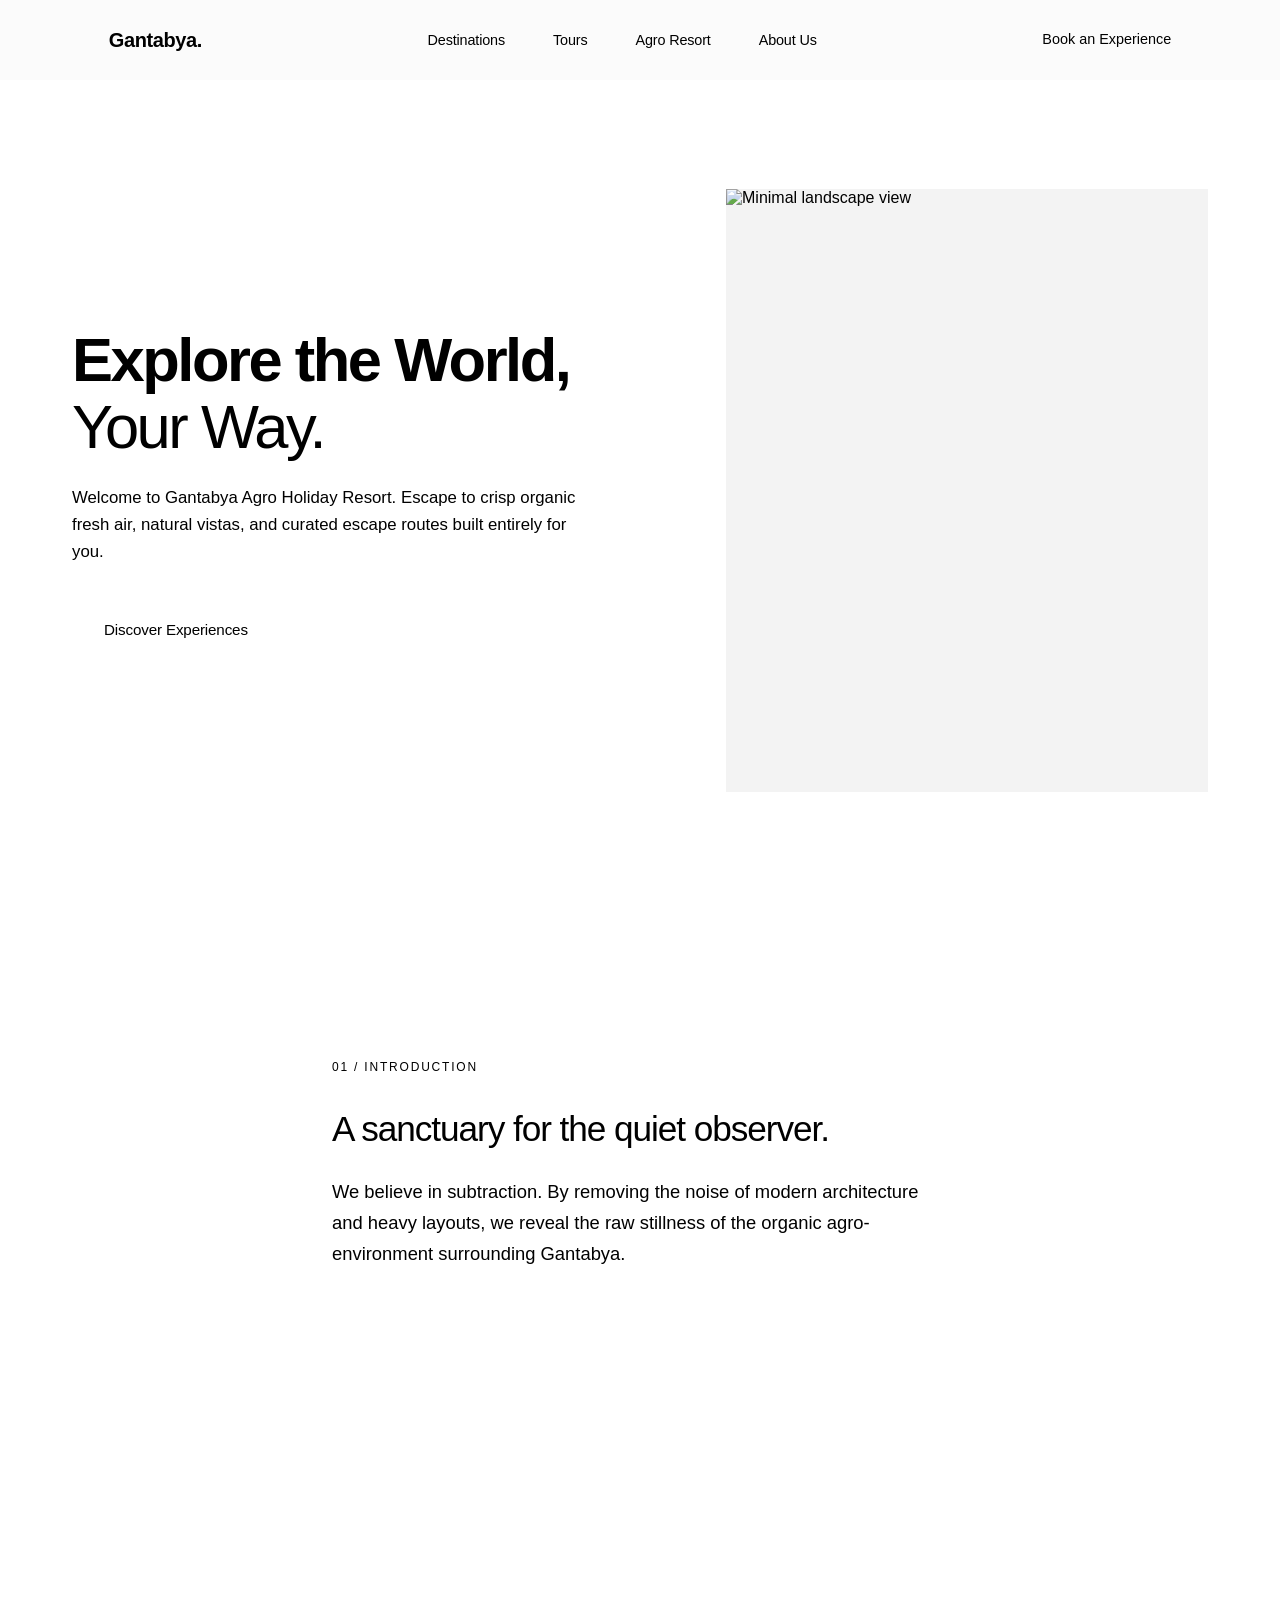
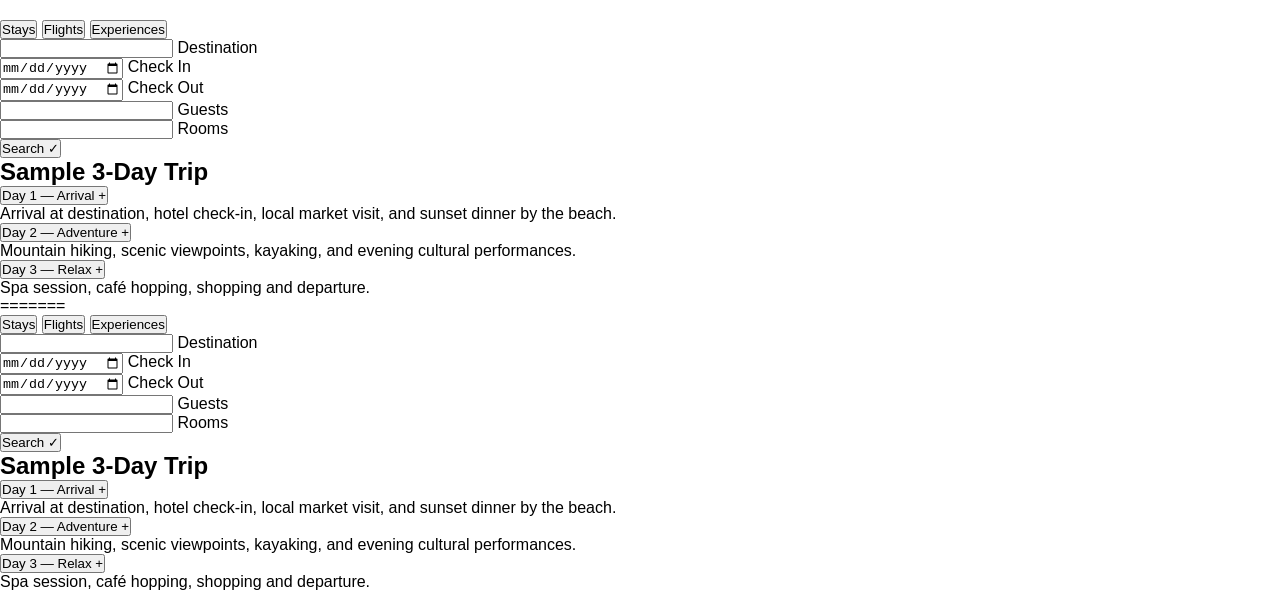
==== commit ecccc4c6: "Merge branch 'main' into krishant" ====
--- a/index.html
+++ b/index.html
@@ -1,146 +1,309 @@
+
 
 <!DOCTYPE html>
 <html lang="en">
 <head>
-  <meta charset="UTF-8">
-  <meta name="viewport" content="width=device-width, initial-scale=1.0">
-  <title>Travel & Tours - Social Proof & Footer</title>
-  <link rel="stylesheet" href="style.css">
-  <!-- Font Awesome for Social Icons -->
-  <link rel="stylesheet" href="https://cdnjs.cloudflare.com/ajax/libs/font-awesome/6.4.0/css/all.min.css">
+    <meta charset="UTF-8">
+    <meta name="viewport" content="width=device-width, initial-scale=1.0">
+    <title>Gantabya Agro Holiday Resort</title>
+    <link rel="stylesheet" href="style.css">
 </head>
 <body>
 
-  <!-- Testimonials Section -->
-  <section class="reviews-section">
-    <div class="container">
-      <div class="section-header">
-        <h2>What Our Explorers Say</h2>
-        <p>Real stories from travelers who chased sunsets around the globe.</p>
-      </div>
-
-      <!-- Masonry Layout for Reviews -->
-      <div class="reviews-masonry">
-        <div class="review-card">
-          <div class="reviewer-info">
-            <div class="avatar">AM</div>
-            <div>
-              <h4>Sarah Jenkins</h4>
-              <span>Solo Traveler</span>
+    <header class="navbar">
+        <div class="container navbar-container">
+            <a href="#" class="logo">Gantabya<span>.</span></a>
+            <nav>
+                <ul class="nav-links">
+                    <li><a href="#destinations" class="nav-link">Destinations</a></li>
+                    <li><a href="#tours" class="nav-link">Tours</a></li>
+                    <li><a href="#resort" class="nav-link">Agro Resort</a></li>
+                    <li><a href="#about" class="nav-link">About Us</a></li>
+                </ul>
+            </nav>
+            <a href="#book" class="nav-cta">Book an Experience</a>
+        </div>
+    </header>
+
+    <section class="hero">
+        <div class="container hero-container">
+            <div class="hero-text-section">
+                <div class="reveal-wrapper">
+                    <h1>Explore the World, <br><span>Your Way.</span></h1>
+                </div>
+                <p>Welcome to Gantabya Agro Holiday Resort. Escape to crisp organic fresh air, natural vistas, and curated escape routes built entirely for you.</p>
+                <a href="#tours" class="hero-cta">Discover Experiences</a>
             </div>
-          </div>
-          <p class="review-text">"The Bali expedition completely changed my perspective on solo travel. Everything was seamlessly organized, yet I felt completely free to explore."</p>
-          <div class="rating"><i class="fas fa-star"></i><i class="fas fa-star"></i><i class="fas fa-star"></i><i class="fas fa-star"></i><i class="fas fa-star"></i></div>
+          
+            <div class="hero-media-frame">
+                <img class="hero-media" src="https://images.unsplash.com/photo-1469854523086-cc02fe5d8800?q=80&w=1800" alt="Minimal landscape view">
+            </div>
         </div>
 
-        <div class="review-card">
-          <div class="reviewer-info">
-            <div class="avatar">DL</div>
-            <div>
-              <h4>David & Lisa</h4>
-              <span>Honeymooners</span>
-            </div>
-          </div>
-          <p class="review-text">"Our honeymoon in Amalfi was an absolute dream. The boutique hotel recommendations were spot on, away from the heavy crowds but with jaw-dropping views."</p>
-          <div class="rating"><i class="fas fa-star"></i><i class="fas fa-star"></i><i class="fas fa-star"></i><i class="fas fa-star"></i><i class="fas fa-star"></i></div>
+        
+        <a href="#next-section" class="scroll-indicator" aria-label="Scroll down">
+            <div class="scroll-line"></div>
+        </a>
+    </section>
+
+    
+    <main id="next-section" class="main-content">
+        <div class="container content-container">
+            <span class="section-tag">01 / Introduction</span>
+            <h2>A sanctuary for the quiet observer.</h2>
+            <p>We believe in subtraction. By removing the noise of modern architecture and heavy layouts, we reveal the raw stillness of the organic agro-environment surrounding Gantabya.</p>
         </div>
-
-        <div class="review-card">
-          <div class="reviewer-info">
-            <div class="avatar">MK</div>
-            <div>
-              <h4>Marcus Chen</h4>
-              <span>Adventure Photographer</span>
-            </div>
-          </div>
-          <p class="review-text">"Challenging treks, brilliant local guides, and breathtaking vistas. They took care of the permits and logistics perfectly. 10/10 will book Patagonia next year!"</p>
-          <div class="rating"><i class="fas fa-star"></i><i class="fas fa-star"></i><i class="fas fa-star"></i><i class="fas fa-star"></i><i class="fas fa-star-half-alt"></i></div>
-        </div>
-      </div>
-
-      <!-- Infinite Marquee for Partner Logos -->
-      <div class="marquee-container">
-        <div class="marquee-track">
-          <!-- First set of items -->
-          <div class="marquee-item"><i class="fas fa-plane"></i> AstroAir</div>
-          <div class="marquee-item"><i class="fas fa-hotel"></i> VistaStays</div>
-          <div class="marquee-item"><i class="fas fa-compass"></i> NomadGuide</div>
-          <div class="marquee-item"><i class="fas fa-map-marked-alt"></i> RouteMap</div>
-          <div class="marquee-item"><i class="fas fa-Suitcase"></i> PackHeavy</div>
-          <!-- Duplicated set for seamless loop -->
-          <div class="marquee-item"><i class="fas fa-plane"></i> AstroAir</div>
-          <div class="marquee-item"><i class="fas fa-hotel"></i> VistaStays</div>
-          <div class="marquee-item"><i class="fas fa-compass"></i> NomadGuide</div>
-          <div class="marquee-item"><i class="fas fa-map-marked-alt"></i> RouteMap</div>
-          <div class="marquee-item"><i class="fas fa-Suitcase"></i> PackHeavy</div>
-        </div>
-      </div>
+    </main>
+
+</body>
+</html>
+
+
+<!DOCTYPE html>
+<html lang="en">
+<head>
+<meta charset="UTF-8">
+<meta name="viewport" content="width=device-width, initial-scale=1.0">
+<title>Booking Engine</title>
+
+<link rel="stylesheet" href="style.css">
+
+<link href="https://fonts.googleapis.com/css2?family=Poppins:wght@300;400;500;600&display=swap" rel="stylesheet">
+</head>
+
+<body>
+
+<div class="booking-card">
+
+    <div class="tabs">
+
+        <button class="tab active">Stays</button>
+        <button class="tab">Flights</button>
+        <button class="tab">Experiences</button>
+
     </div>
-  </section>
-
-  <!-- Wavy Section Divider -->
-  <div class="wave-divider">
-    <svg data-name="Layer 1" xmlns="http://www.w3.org/2000/svg" viewBox="0 0 1200 120" preserveAspectRatio="none">
-      <path d="M0,0V46.29c47.79,22.2,103.59,32.17,158,28,70.36-5.37,136.33-33.31,206.8-37.5C438.64,32.43,512.34,53.67,583,72.05c69.27,18,138.3,24.88,209.4,13.08,36.15-6,69.85-17.84,104.45-29.34C989.49,25,1113-14.29,1200,42.4V0Z" class="shape-fill"></path>
-    </svg>
-  </div>
-
-  <!-- Deep Footer -->
-  <footer class="footer-hub">
-    <div class="container">
-      <div class="footer-grid">
-        <!-- Brand & Newsletter -->
-        <div class="footer-brand">
-          <h3>RoamWild</h3>
-          <p class="brand-desc">Crafting unforgettable journeys and eco-friendly travel experiences since 2018.</p>
-          <form class="newsletter-form" onsubmit="event.preventDefault();">
-            <input type="email" placeholder="Enter your email" required>
-            <button type="submit"><i class="fas fa-paper-plane"></i></button>
-          </form>
-        </div>
-
-        <!-- Quick Links -->
-        <div class="footer-links">
-          <h4>Destinations</h4>
-          <ul>
-            <li><a href="#">Mediterranean Coast</a></li>
-            <li><a href="#">Southeast Asia Hidden Gems</a></li>
-            <li><a href="#">Patagonia Expeditions</a></li>
-            <li><a href="#">African Wildlife Safaris</a></li>
-          </ul>
-        </div>
-
-        <div class="footer-links">
-          <h4>Company</h4>
-          <ul>
-            <li><a href="#">Our Philosophy</a></li>
-            <li><a href="#">Sustainable Travel</a></li>
-            <li><a href="#">Travel Blog</a></li>
-            <li><a href="#">Careers</a></li>
-          </ul>
-        </div>
-
-        <!-- Contact & Socials -->
-        <div class="footer-contact">
-          <h4>Stay Connected</h4>
-          <p><i class="fas fa-envelope"></i> hello@roamwild.com</p>
-          <p><i class="fas fa-phone"></i> +1 (555) 762-6945</p>
-          <div class="social-icons">
-            <a href="#" class="social-btn"><i class="fab fa-instagram"></i></a>
-            <a href="#" class="social-btn"><i class="fab fa-tiktok"></i></a>
-            <a href="#" class="social-btn"><i class="fab fa-youtube"></i></a>
-            <a href="#" class="social-btn"><i class="fab fa-pinterest"></i></a>
-          </div>
-        </div>
-      </div>
-
-      <div class="footer-bottom">
-        <p>&copy; 2026 RoamWild Tours. All rights reserved.</p>
-      </div>
-    </div>
-  </footer>
+
+<form>
+
+<div class="input-group">
+
+<input type="text" required>
+
+<label>Destination</label>
+
+<span></span>
+
+</div>
+
+
+<div class="grid">
+
+<div class="input-group">
+
+<input type="date" required>
+
+<label>Check In</label>
+
+<span></span>
+
+</div>
+
+
+<div class="input-group">
+
+<input type="date" required>
+
+<label>Check Out</label>
+
+<span></span>
+
+</div>
+
+</div>
+
+
+<div class="grid">
+
+<div class="input-group">
+
+<input type="number" required>
+
+<label>Guests</label>
+
+<span></span>
+
+</div>
+
+<div class="input-group">
+
+<input type="number" required>
+
+<label>Rooms</label>
+
+<span></span>
+
+</div>
+
+</div>
+
+<button class="search-btn">
+
+<span class="btn-text">Search</span>
+
+<span class="loader"></span>
+
+<span class="checkmark">✓</span>
+
+</button>
+
+</form>
+
+</div>
+
+<section class="trip">
+
+<h2>Sample 3-Day Trip</h2>
+
+<div class="accordion">
+
+<div class="accordion-item">
+
+<button class="accordion-header">
+
+Day 1 — Arrival
+
+<span>+</span>
+
+</button>
+
+<div class="accordion-content">
+
+<p>
+
+Arrival at destination, hotel check-in, local market visit,
+
+and sunset dinner by the beach.
+
+</p>
+
+</div>
+
+</div>
+
+
+
+<div class="accordion-item">
+
+<button class="accordion-header">
+
+Day 2 — Adventure
+
+<span>+</span>
+
+</button>
+
+<div class="accordion-content">
+
+<p>
+
+Mountain hiking, scenic viewpoints, kayaking,
+
+and evening cultural performances.
+
+</p>
+
+</div>
+
+</div>
+
+
+
+<div class="accordion-item">
+
+<button class="accordion-header">
+
+Day 3 — Relax
+
+<span>+</span>
+
+</button>
+
+<div class="accordion-content">
+
+<p>
+
+Spa session, café hopping,
+
+shopping and departure.
+
+</p>
+
+</div>
+
+</div>
+
+</div>
+
+</section>
+
+<script>
+
+const tabs=document.querySelectorAll(".tab");
+
+tabs.forEach(tab=>{
+
+tab.onclick=()=>{
+
+tabs.forEach(t=>t.classList.remove("active"));
+
+tab.classList.add("active");
+
+};
+
+});
+
+
+const btn=document.querySelector(".search-btn");
+
+btn.onclick=(e)=>{
+
+e.preventDefault();
+
+btn.classList.add("loading");
+
+setTimeout(()=>{
+
+btn.classList.remove("loading");
+
+btn.classList.add("success");
+
+setTimeout(()=>{
+
+btn.classList.remove("success");
+
+},1800);
+
+},1800);
+
+};
+
+
+document.querySelectorAll(".accordion-header").forEach(btn=>{
+
+btn.onclick=()=>{
+
+const item=btn.parentElement;
+
+item.classList.toggle("active");
+
+};
+
+});
+
+</script>
 
 </body>
+</html>
 =======
 <!DOCTYPE html>
 <html lang="en">
@@ -387,4 +550,5 @@
 
 </body>
 
-</html>+</html>
+
--- a/style.css
+++ b/style.css
@@ -1,352 +1,731 @@
 
-/* ==========================================
-   DESIGN VARIABLES & RESETS
-   ========================================== */
+
+css 
 :root {
-  --primary-color: #1f2937;    /* Deep Ocean Blue */
-  --accent-color: #fb8b24;     /* Sunset Orange */
-  --bg-light: #fbfbfb;         /* Soft Sand */
-  --text-dark: #27272a;        /* Charcoal */
-  --text-muted: #ffffff;
-  --transition-smooth: all 0.3s cubic-bezier(0.25, 0.8, 0.25, 1);
+    --primary-color: #1f2937;     
+    --accent-color: #fb8b24;      
+    --bg-light: #fbfbfb;          
+    --text-dark: #27272a;        
+    --text-muted: #71717a;        
+    --text-light: #ffffff;
+    --border-light: #e4e4e7;     
+    --transition-minimal: all 0.4s cubic-bezier(0.16, 1, 0.3, 1);
 }
 
 * {
-  box-sizing: border-box;
-  margin: 0;
-  padding: 0;
-  font-family: 'Segoe UI', Roboto, sans-serif;
+    box-sizing: border-box;
+    margin: 0;
+    padding: 0;
+}
+
+html {
+    scroll-behavior: smooth;
+    background-color: var(--bg-light);
 }
 
 body {
-  background-color: var(--bg-light);
-  color: var(--text-dark);
+    font-family: -apple-system, BlinkMacSystemFont, "Segoe UI", Roboto, Helvetica, Arial, sans-serif;
+    background-color: var(--bg-light);
+    color: var(--text-dark);
+    overflow-x: hidden;
+    -webkit-font-smoothing: antialiased;
 }
 
 .container {
-  max-width: 1200px;
-  margin: 0 auto;
-  padding: 0 20px;
-}
-
-/* ==========================================
-   REVIEWS (TESTIMONIAL) SECTION
-   ========================================== */
-.reviews-section {
-  padding: 80px 0 40px;
-  background-color: var(--bg-light);
-}
-
-.section-header {
-  text-align: center;
-  margin-bottom: 50px;
-}
-
-.section-header h2 {
-  font-size: 2.5rem;
-  color: var(--primary-color);
-  margin-bottom: 10px;
-}
-
-.section-header p {
-  color: var(--text-muted);
-}
-
-/* CSS Masonry Layout */
-.reviews-masonry {
-  column-count: 3;
-  column-gap: 25px;
-  margin-bottom: 60px;
-}
-
-@media (max-width: 900px) {
-  .reviews-masonry { column-count: 2; }
-}
-@media (max-width: 600px) {
-  .reviews-masonry { column-count: 1; }
-}
-
-.review-card {
-  background: #ffffff;
-  padding: 25px;
-  border-radius: 12px;
-  margin-bottom: 25px;
-  break-inside: avoid;
-  box-shadow: 0 4px 6px rgba(0,0,0,0.02);
-  border: 1px solid rgba(0,0,0,0.05);
-  transition: var(--transition-smooth);
-}
-
-.review-card:hover {
-  transform: translateY(-5px);
-  box-shadow: 0 12px 20px rgba(15, 76, 92, 0.08);
-}
-
-.reviewer-info {
-  display: flex;
-  align-items: center;
-  gap: 15px;
-  margin-bottom: 15px;
-}
-
-.reviewer-info .avatar {
-  width: 45px;
-  height: 45px;
-  background: var(--primary-color);
-  color: #fff;
-  border-radius: 50%;
-  display: flex;
-  align-items: center;
-  justify-content: center;
-  font-weight: bold;
-  font-size: 0.9rem;
-}
-
-.reviewer-info h4 {
-  color: var(--text-dark);
-  font-size: 1.05rem;
-}
-
-.reviewer-info span {
-  font-size: 0.85rem;
-  color: var(--text-muted);
-}
-
-.review-text {
-  font-size: 0.95rem;
-  line-height: 1.6;
-  color: #4b5563;
-  margin-bottom: 15px;
-}
-
-.rating {
-  color: var(--accent-color);
-  font-size: 0.85rem;
-}
-
-/* ==========================================
-   INFINITE MARQUEE/SLIDER
-   ========================================== */
-.marquee-container {
-  overflow: hidden;
-  width: 100%;
-  padding: 30px 0;
-  position: relative;
-  background: rgba(15, 76, 92, 0.03);
-  border-radius: 8px;
-}
-
-.marquee-track {
-  display: flex;
-  width: max-content;
-  animation: scrollMarquee 20s linear infinite;
-}
-
-.marquee-track:hover {
-  animation-play-state: paused;
-}
-
-.marquee-item {
-  display: flex;
-  align-items: center;
-  gap: 10px;
-  padding: 0 40px;
-  font-size: 1.2rem;
-  font-weight: 600;
-  color: var(--primary-color);
-  opacity: 0.7;
-  transition: var(--transition-smooth);
-}
-
-.marquee-item:hover {
-  opacity: 1;
-  color: var(--accent-color);
-}
-
-@keyframes scrollMarquee {
-  0% { transform: translateX(0); }
-  100% { transform: translateX(-50%); } /* Perfectly loops duplicated set */
-}
-
-/* ==========================================
-   WAVY SECTION DIVIDER
-   ========================================== */
-.wave-divider {
-  width: 100%;
-  overflow: hidden;
-  line-height: 0;
-  background-color: var(--bg-light);
-}
-
-.wave-divider svg {
-  position: relative;
-  display: block;
-  width: calc(130% + 1.3px); /* Slightly stretched to enable swaying space */
-  height: 70px;
-  transform: rotate(180deg);
-  animation: floatWave 6s ease-in-out infinite alternate;
-}
-
-.wave-divider .shape-fill {
-  fill: var(--primary-color);
-}
-
-@keyframes floatWave {
-  0% { transform: rotate(180deg) translateX(0px); }
-  100% { transform: rotate(180deg) translateX(-50px); }
-}
-
-/* ==========================================
-   DEEP FOOTER HUB
-   ========================================== */
-.footer-hub {
-  background-color: var(--primary-color);
-  color: #e5e7eb;
-  padding: 80px 0 30px;
-}
-
-.footer-grid {
-  display: grid;
-  grid-template-columns: 2fr 1fr 1fr 1.5fr;
-  gap: 40px;
-  margin-bottom: 60px;
-}
-
-@media (max-width: 900px) {
-  .footer-grid { grid-template-columns: 1fr 1fr; }
-}
-@media (max-width: 500px) {
-  .footer-grid { grid-template-columns: 1fr; }
-}
-
-.footer-brand h3 {
-  font-size: 1.8rem;
-  color: #fff;
-  margin-bottom: 15px;
-}
-
-.brand-desc {
-  font-size: 0.95rem;
-  line-height: 1.6;
-  margin-bottom: 20px;
-  color: #9ca3af;
-}
-
-/* Newsletter Input Form */
-.newsletter-form {
-  display: flex;
-  max-width: 320px;
-  border-radius: 6px;
-  overflow: hidden;
-}
-
-.newsletter-form input {
-  flex: 1;
-  padding: 12px 15px;
-  border: none;
-  outline: none;
-  background: rgba(255, 255, 255, 0.1);
-  color: #fff;
-  font-size: 0.9rem;
-  transition: var(--transition-smooth);
-}
-
-.newsletter-form input::placeholder {
-  color: #9ca3af;
-}
-
-.newsletter-form input:focus {
-  background: rgba(255, 255, 255, 0.15);
-}
-
-.newsletter-form button {
-  background: var(--accent-color);
-  color: #fff;
-  border: none;
-  padding: 0 20px;
-  cursor: pointer;
-  transition: var(--transition-smooth);
-}
-
-.newsletter-form button:hover {
-  background: #e07a1b;
-}
-
-/* Footer Link Columns */
-.footer-links h4,
-.footer-contact h4 {
-  color: #fff;
-  font-size: 1.1rem;
-  margin-bottom: 20px;
-  position: relative;
-}
-
-.footer-links ul {
-  list-style: none;
-}
-
-.footer-links ul li {
-  margin-bottom: 12px;
-}
-
-.footer-links ul li a {
-  color: #9ca3af;
-  text-decoration: none;
-  font-size: 0.95rem;
-  transition: var(--transition-smooth);
-}
-
-.footer-links ul li a:hover {
-  color: var(--accent-color);
-  padding-left: 5px;
-}
-
-.footer-contact p {
-  font-size: 0.95rem;
-  margin-bottom: 12px;
-  color: #9ca3af;
-}
-
-.footer-contact p i {
-  color: var(--accent-color);
-  margin-right: 8px;
-}
-
-/* Floating & Spinning Social Icons */
-.social-icons {
-  display: flex;
-  gap: 12px;
-  margin-top: 20px;
-}
-
-.social-btn {
-  width: 40px;
-  height: 40px;
-  border-radius: 50%;
-  background: rgba(255, 255, 255, 0.05);
-  color: #fff;
-  display: flex;
-  align-items: center;
-  justify-content: center;
-  text-decoration: none;
-  font-size: 1.1rem;
-  transition: var(--transition-smooth);
-}
-
-.social-btn:hover {
-  background: var(--accent-color);
-  color: #fff;
-  transform: translateY(-4px) rotate(15deg); /* Slight spin + hover lift */
-  box-shadow: 0 5px 15px rgba(251, 139, 36, 0.3);
-}
-
-/* Bottom Copyright Bar */
-.footer-bottom {
-  text-align: center;
-  padding-top: 30px;
-  border-top: 1px solid rgba(255, 255, 255, 0.1);
-  font-size: 0.85rem;
-  color: #6b7280;
+    width: 88%;          
+    max-width: 1200px;
+    margin: 0 auto;
+    padding-left: 2rem;    
+    padding-right: 2rem;
+}
+
+.navbar {
+    position: fixed;
+    top: 0;
+    left: 0;
+    width: 100%;
+    background-color: rgba(251, 251, 251, 0.8);
+    backdrop-filter: blur(8px);
+    -webkit-backdrop-filter: blur(8px);
+    border-bottom: 1px solid var(--border-light);
+    z-index: 1000;
+}
+
+.navbar-container {
+    display: flex;
+    justify-content: space-between;
+    align-items: center;
+    height: 80px;
+}
+
+.logo {
+    color: var(--primary-color);
+    font-size: 1.25rem;
+    font-weight: 700;
+    text-decoration: none;
+    letter-spacing: -0.02em;
+}
+
+.logo span {
+    color: var(--accent-color);
+}
+
+.nav-links {
+    display: flex;
+    gap: 3rem;
+    list-style: none;
+}
+
+.nav-link {
+    color: var(--text-muted);
+    text-decoration: none;
+    font-weight: 400;
+    font-size: 0.9rem;
+    letter-spacing: -0.01em;
+    transition: var(--transition-minimal);
+}
+
+.nav-link:hover {
+    color: var(--text-dark);
+}
+
+.nav-cta {
+    color: var(--text-dark);
+    text-decoration: none;
+    font-weight: 500;
+    font-size: 0.9rem;
+    border-bottom: 1px solid var(--text-dark);
+    padding-bottom: 2px;
+    transition: var(--transition-minimal);
+}
+
+.nav-cta:hover {
+    border-color: var(--accent-color);
+    color: var(--accent-color);
+}
+
+
+.hero {
+    position: relative;
+    min-height: 100vh;
+    width: 100%;
+    display: flex;
+    align-items: center;
+    padding-top: 80px; /* Accounts for header navbar clearance height */
+}
+
+.hero-container {
+    display: grid;
+    grid-template-columns: 1.1fr 0.9fr; /* Strict fractional breakdown */
+    gap: 4rem;
+    align-items: center;
+    width: 100%;
+}
+
+.hero-text-section {
+    width: 100%; /* Spans across full fractional box space to snap cleanly with grid rules */
+}
+
+.reveal-wrapper {
+    overflow: hidden;
+    margin-bottom: 1.5rem;
+}
+
+.hero h1 {
+    font-size: clamp(2.8rem, 4.8vw, 4.2rem);
+    font-weight: 800;
+    line-height: 1.1;
+    color: var(--primary-color);
+    letter-spacing: -0.04em;
+    transform: translateY(100%);
+    animation: minimalRevealUp 1.2s cubic-bezier(0.16, 1, 0.3, 1) forwards;
+}
+
+.hero h1 span {
+    font-weight: 300;
+    color: var(--text-muted);
+}
+
+.hero p {
+    font-size: 1.05rem;
+    line-height: 1.6;
+    color: var(--text-muted);
+    margin-bottom: 2.5rem;
+    max-width: 520px; /* Constrains paragraph content without moving the parent header */
+    opacity: 0;
+    transform: translateY(20px);
+    animation: minimalFadeUp 1s cubic-bezier(0.16, 1, 0.3, 1) 0.3s forwards;
+}
+
+.hero-cta {
+    display: inline-flex;
+    align-items: center;
+    color: var(--text-light);
+    background-color: var(--primary-color);
+    padding: 1rem 2rem;
+    font-weight: 500;
+    font-size: 0.95rem;
+    text-decoration: none;
+    letter-spacing: -0.01em;
+    opacity: 0;
+    transform: translateY(20px);
+    animation: minimalFadeUp 1s cubic-bezier(0.16, 1, 0.3, 1) 0.5s forwards;
+    transition: var(--transition-minimal);
+}
+
+.hero-cta:hover {
+    background-color: var(--accent-color);
+    transform: translateY(-2px);
+}
+
+
+.hero-media-frame {
+    width: 100%;
+    aspect-ratio: 4 / 5;
+    background-color: #f3f3f3;
+    overflow: hidden;
+    opacity: 0;
+    transform: scale(0.98);
+    animation: minimalFadeUp 1.4s cubic-bezier(0.16, 1, 0.3, 1) 0.2s forwards;
+}
+
+.hero-media {
+    width: 100%;
+    height: 100%;
+    object-fit: cover;
+    filter: grayscale(20%);
+    transition: var(--transition-minimal);
+}
+
+.hero-media-frame:hover .hero-media {
+    transform: scale(1.03);
+    filter: grayscale(0%);
+}
+
+
+.scroll-indicator {
+    position: absolute;
+    bottom: 2.5rem;
+    left: 50%;
+    transform: translateX(-50%);
+    display: flex;
+    justify-content: center;
+    width: 1px;
+    height: 50px;
+    overflow: hidden;
+}
+
+.scroll-line {
+    width: 100%;
+    height: 100%;
+    background-color: var(--border-light);
+    position: relative;
+}
+
+.scroll-line::before {
+    content: '';
+    position: absolute;
+    top: 0;
+    left: 0;
+    width: 100%;
+    height: 30%;
+    background-color: var(--primary-color);
+    animation: minimalLineDrop 2s infinite cubic-bezier(0.16, 1, 0.3, 1);
+}
+
+
+.main-content {
+    min-height: 80vh;
+    border-top: 1px solid var(--border-light);
+    padding: 10rem 0;
+}
+
+.content-container {
+    max-width: 680px;
+    margin: 0 auto;
+}
+
+.section-tag {
+    display: block;
+    font-size: 0.75rem;
+    text-transform: uppercase;
+    letter-spacing: 0.15em;
+    color: var(--text-muted);
+    margin-bottom: 2rem;
+}
+
+.main-content h2 {
+    font-size: 2.2rem;
+    font-weight: 500;
+    line-height: 1.3;
+    letter-spacing: -0.03em;
+    color: var(--primary-color);
+    margin-bottom: 1.5rem;
+}
+
+.main-content p {
+    font-size: 1.15rem;
+    line-height: 1.7;
+    color: var(--text-muted);
+}
+
+@keyframes minimalRevealUp {
+    to {
+        transform: translateY(0);
+    }
+}
+
+@keyframes minimalFadeUp {
+    to {
+        opacity: 1;
+        transform: translateY(0) scale(1);
+    }
+}
+
+@keyframes minimalLineDrop {
+    0% {
+        transform: translateY(-100%);
+    }
+    50%, 100% {
+        transform: translateY(150%);
+    }
+}
+
+@media (max-width: 968px) {
+    .hero-container {
+        grid-template-columns: 1fr;
+        gap: 2.5rem;
+        padding: 4rem 0;
+    }
+    .hero-media-frame {
+        max-width: 450px;
+        margin: 0 auto;
+    }
+    .scroll-indicator {
+        display: none;
+    }
+}
+
+@media (max-width: 768px) {
+    .nav-links {
+        display: none;
+    }
+:root {
+
+  --primary-color: #1f2937;
+  --accent-color: #fb8b24;
+  --bg-light: #fbfbfb;
+  --text-dark: #27272a;
+
+  --transition-smooth: all 0.4s cubic-bezier(0.25,0.8,0.25,1);
+
+}
+*{
+
+margin:0;
+padding:0;
+box-sizing:border-box;
+
+font-family:Poppins,sans-serif;
+
+}
+
+body{
+
+background:var(--bg-light);
+
+display:flex;
+
+flex-direction:column;
+
+align-items:center;
+
+padding:70px 20px;
+
+color:var(--text-dark);
+
+}
+
+.booking-card{
+
+width:100%;
+
+max-width:850px;
+
+background:white;
+
+padding:45px;
+
+border-radius:25px;
+
+box-shadow:
+
+0 15px 40px rgba(0,0,0,.08);
+
+}
+
+.tabs{
+
+display:flex;
+
+gap:15px;
+
+margin-bottom:40px;
+
+}
+
+.tab{
+
+flex:1;
+
+border:none;
+
+background:#eef2f3;
+
+padding:15px;
+
+border-radius:50px;
+
+cursor:pointer;
+
+font-size:15px;
+
+transition:var(--transition-smooth);
+
+}
+
+.tab.active{
+
+background:var(--primary-color);
+
+color:white;
+
+}
+
+.grid{
+
+display:grid;
+
+grid-template-columns:repeat(auto-fit,minmax(220px,1fr));
+
+gap:25px;
+
+}
+
+.input-group{
+
+position:relative;
+
+margin-bottom:35px;
+
+}
+
+.input-group input{
+
+width:100%;
+
+padding:18px 10px 8px;
+
+border:none;
+
+border-bottom:2px solid #d7d7d7;
+
+background:transparent;
+
+font-size:15px;
+
+outline:none;
+
+}
+
+.input-group label{
+
+position:absolute;
+
+left:10px;
+
+top:17px;
+
+pointer-events:none;
+
+transition:.3s;
+
+color:#888;
+
+}
+
+.input-group input:focus+label,
+
+.input-group input:valid+label{
+
+top:-10px;
+
+font-size:12px;
+
+color:var(--primary-color);
+
+background:white;
+
+padding:0 6px;
+
+}
+
+.input-group span{
+
+position:absolute;
+
+left:50%;
+
+bottom:0;
+
+width:0;
+
+height:2px;
+
+background:var(--accent-color);
+
+transition:.4s;
+
+transform:translateX(-50%);
+
+}
+
+.input-group input:focus~span{
+
+width:100%;
+
+}
+
+.search-btn{
+
+width:100%;
+
+margin-top:15px;
+
+padding:18px;
+
+border:none;
+
+background:var(--primary-color);
+
+color:white;
+
+font-size:16px;
+
+border-radius:50px;
+
+cursor:pointer;
+
+position:relative;
+
+overflow:hidden;
+
+transition:.3s;
+
+}
+
+.search-btn:hover{
+
+background:#133b47;
+
+}
+
+.loader{
+
+position:absolute;
+
+width:22px;
+
+height:22px;
+
+border-radius:50%;
+
+border:3px solid rgba(255,255,255,.3);
+
+border-top:3px solid white;
+
+left:50%;
+
+top:50%;
+
+transform:translate(-50%,-50%);
+
+display:none;
+
+animation:spin .8s linear infinite;
+
+}
+
+.checkmark{
+
+position:absolute;
+
+left:50%;
+
+top:50%;
+
+transform:translate(-50%,-50%) scale(0);
+
+font-size:28px;
+
+display:block;
+
+transition:.4s;
+
+}
+
+.loading .btn-text{
+
+opacity:0;
+
+}
+
+.loading .loader{
+
+display:block;
+
+}
+
+.success .btn-text{
+
+opacity:0;
+
+}
+
+.success .loader{
+
+display:none;
+
+}
+
+.success .checkmark{
+
+transform:translate(-50%,-50%) scale(1);
+
+}
+
+@keyframes spin{
+
+100%{
+
+transform:translate(-50%,-50%) rotate(360deg);
+
+}
+
+}
+
+.trip{
+
+width:100%;
+
+max-width:850px;
+
+margin-top:60px;
+
+}
+
+.trip h2{
+
+margin-bottom:25px;
+
+font-weight:600;
+
+}
+
+.accordion-item{
+
+background:white;
+
+margin-bottom:15px;
+
+border-radius:18px;
+
+overflow:hidden;
+
+box-shadow:0 10px 30px rgba(0,0,0,.05);
+
+}
+
+.accordion-header{
+
+width:100%;
+
+padding:22px;
+
+background:none;
+
+border:none;
+
+display:flex;
+
+justify-content:space-between;
+
+cursor:pointer;
+
+font-size:16px;
+
+}
+
+.accordion-content{
+
+max-height:0;
+
+overflow:hidden;
+
+transition:max-height .45s ease;
+
+padding:0 22px;
+
+}
+
+.accordion-content p{
+
+padding-bottom:20px;
+
+line-height:1.8;
+
+}
+
+.accordion-item.active .accordion-content{
+
+max-height:250px;
+
+}
+
+.accordion-item.active span{
+
+transform:rotate(45deg);
+
+transition:.3s;
+
+}
+
+@media(max-width:700px){
+
+.booking-card{
+
+padding:30px;
+
+}
+
+.tabs{
+
+flex-direction:column;
+
+}
+
+}
+input[type="date"] {
+    padding: 22px 12px 10px;
+}
+
+input[type="date"] + label {
+    top: -10px;
+    left: 10px;
+    font-size: 12px;
+    background: #fff;
+    padding: 0 6px;
+    color: var(--primary-color);
 =======
 :root {
 
@@ -767,5 +1146,4 @@
     padding: 0 6px;
     color: var(--primary-color);
     
-
 }
--- a/style.css
+++ b/style.css
@@ -1,352 +1,731 @@
 
-/* ==========================================
-   DESIGN VARIABLES & RESETS
-   ========================================== */
+
+css 
 :root {
-  --primary-color: #1f2937;    /* Deep Ocean Blue */
-  --accent-color: #fb8b24;     /* Sunset Orange */
-  --bg-light: #fbfbfb;         /* Soft Sand */
-  --text-dark: #27272a;        /* Charcoal */
-  --text-muted: #ffffff;
-  --transition-smooth: all 0.3s cubic-bezier(0.25, 0.8, 0.25, 1);
+    --primary-color: #1f2937;     
+    --accent-color: #fb8b24;      
+    --bg-light: #fbfbfb;          
+    --text-dark: #27272a;        
+    --text-muted: #71717a;        
+    --text-light: #ffffff;
+    --border-light: #e4e4e7;     
+    --transition-minimal: all 0.4s cubic-bezier(0.16, 1, 0.3, 1);
 }
 
 * {
-  box-sizing: border-box;
-  margin: 0;
-  padding: 0;
-  font-family: 'Segoe UI', Roboto, sans-serif;
+    box-sizing: border-box;
+    margin: 0;
+    padding: 0;
+}
+
+html {
+    scroll-behavior: smooth;
+    background-color: var(--bg-light);
 }
 
 body {
-  background-color: var(--bg-light);
-  color: var(--text-dark);
+    font-family: -apple-system, BlinkMacSystemFont, "Segoe UI", Roboto, Helvetica, Arial, sans-serif;
+    background-color: var(--bg-light);
+    color: var(--text-dark);
+    overflow-x: hidden;
+    -webkit-font-smoothing: antialiased;
 }
 
 .container {
-  max-width: 1200px;
-  margin: 0 auto;
-  padding: 0 20px;
-}
-
-/* ==========================================
-   REVIEWS (TESTIMONIAL) SECTION
-   ========================================== */
-.reviews-section {
-  padding: 80px 0 40px;
-  background-color: var(--bg-light);
-}
-
-.section-header {
-  text-align: center;
-  margin-bottom: 50px;
-}
-
-.section-header h2 {
-  font-size: 2.5rem;
-  color: var(--primary-color);
-  margin-bottom: 10px;
-}
-
-.section-header p {
-  color: var(--text-muted);
-}
-
-/* CSS Masonry Layout */
-.reviews-masonry {
-  column-count: 3;
-  column-gap: 25px;
-  margin-bottom: 60px;
-}
-
-@media (max-width: 900px) {
-  .reviews-masonry { column-count: 2; }
-}
-@media (max-width: 600px) {
-  .reviews-masonry { column-count: 1; }
-}
-
-.review-card {
-  background: #ffffff;
-  padding: 25px;
-  border-radius: 12px;
-  margin-bottom: 25px;
-  break-inside: avoid;
-  box-shadow: 0 4px 6px rgba(0,0,0,0.02);
-  border: 1px solid rgba(0,0,0,0.05);
-  transition: var(--transition-smooth);
-}
-
-.review-card:hover {
-  transform: translateY(-5px);
-  box-shadow: 0 12px 20px rgba(15, 76, 92, 0.08);
-}
-
-.reviewer-info {
-  display: flex;
-  align-items: center;
-  gap: 15px;
-  margin-bottom: 15px;
-}
-
-.reviewer-info .avatar {
-  width: 45px;
-  height: 45px;
-  background: var(--primary-color);
-  color: #fff;
-  border-radius: 50%;
-  display: flex;
-  align-items: center;
-  justify-content: center;
-  font-weight: bold;
-  font-size: 0.9rem;
-}
-
-.reviewer-info h4 {
-  color: var(--text-dark);
-  font-size: 1.05rem;
-}
-
-.reviewer-info span {
-  font-size: 0.85rem;
-  color: var(--text-muted);
-}
-
-.review-text {
-  font-size: 0.95rem;
-  line-height: 1.6;
-  color: #4b5563;
-  margin-bottom: 15px;
-}
-
-.rating {
-  color: var(--accent-color);
-  font-size: 0.85rem;
-}
-
-/* ==========================================
-   INFINITE MARQUEE/SLIDER
-   ========================================== */
-.marquee-container {
-  overflow: hidden;
-  width: 100%;
-  padding: 30px 0;
-  position: relative;
-  background: rgba(15, 76, 92, 0.03);
-  border-radius: 8px;
-}
-
-.marquee-track {
-  display: flex;
-  width: max-content;
-  animation: scrollMarquee 20s linear infinite;
-}
-
-.marquee-track:hover {
-  animation-play-state: paused;
-}
-
-.marquee-item {
-  display: flex;
-  align-items: center;
-  gap: 10px;
-  padding: 0 40px;
-  font-size: 1.2rem;
-  font-weight: 600;
-  color: var(--primary-color);
-  opacity: 0.7;
-  transition: var(--transition-smooth);
-}
-
-.marquee-item:hover {
-  opacity: 1;
-  color: var(--accent-color);
-}
-
-@keyframes scrollMarquee {
-  0% { transform: translateX(0); }
-  100% { transform: translateX(-50%); } /* Perfectly loops duplicated set */
-}
-
-/* ==========================================
-   WAVY SECTION DIVIDER
-   ========================================== */
-.wave-divider {
-  width: 100%;
-  overflow: hidden;
-  line-height: 0;
-  background-color: var(--bg-light);
-}
-
-.wave-divider svg {
-  position: relative;
-  display: block;
-  width: calc(130% + 1.3px); /* Slightly stretched to enable swaying space */
-  height: 70px;
-  transform: rotate(180deg);
-  animation: floatWave 6s ease-in-out infinite alternate;
-}
-
-.wave-divider .shape-fill {
-  fill: var(--primary-color);
-}
-
-@keyframes floatWave {
-  0% { transform: rotate(180deg) translateX(0px); }
-  100% { transform: rotate(180deg) translateX(-50px); }
-}
-
-/* ==========================================
-   DEEP FOOTER HUB
-   ========================================== */
-.footer-hub {
-  background-color: var(--primary-color);
-  color: #e5e7eb;
-  padding: 80px 0 30px;
-}
-
-.footer-grid {
-  display: grid;
-  grid-template-columns: 2fr 1fr 1fr 1.5fr;
-  gap: 40px;
-  margin-bottom: 60px;
-}
-
-@media (max-width: 900px) {
-  .footer-grid { grid-template-columns: 1fr 1fr; }
-}
-@media (max-width: 500px) {
-  .footer-grid { grid-template-columns: 1fr; }
-}
-
-.footer-brand h3 {
-  font-size: 1.8rem;
-  color: #fff;
-  margin-bottom: 15px;
-}
-
-.brand-desc {
-  font-size: 0.95rem;
-  line-height: 1.6;
-  margin-bottom: 20px;
-  color: #9ca3af;
-}
-
-/* Newsletter Input Form */
-.newsletter-form {
-  display: flex;
-  max-width: 320px;
-  border-radius: 6px;
-  overflow: hidden;
-}
-
-.newsletter-form input {
-  flex: 1;
-  padding: 12px 15px;
-  border: none;
-  outline: none;
-  background: rgba(255, 255, 255, 0.1);
-  color: #fff;
-  font-size: 0.9rem;
-  transition: var(--transition-smooth);
-}
-
-.newsletter-form input::placeholder {
-  color: #9ca3af;
-}
-
-.newsletter-form input:focus {
-  background: rgba(255, 255, 255, 0.15);
-}
-
-.newsletter-form button {
-  background: var(--accent-color);
-  color: #fff;
-  border: none;
-  padding: 0 20px;
-  cursor: pointer;
-  transition: var(--transition-smooth);
-}
-
-.newsletter-form button:hover {
-  background: #e07a1b;
-}
-
-/* Footer Link Columns */
-.footer-links h4,
-.footer-contact h4 {
-  color: #fff;
-  font-size: 1.1rem;
-  margin-bottom: 20px;
-  position: relative;
-}
-
-.footer-links ul {
-  list-style: none;
-}
-
-.footer-links ul li {
-  margin-bottom: 12px;
-}
-
-.footer-links ul li a {
-  color: #9ca3af;
-  text-decoration: none;
-  font-size: 0.95rem;
-  transition: var(--transition-smooth);
-}
-
-.footer-links ul li a:hover {
-  color: var(--accent-color);
-  padding-left: 5px;
-}
-
-.footer-contact p {
-  font-size: 0.95rem;
-  margin-bottom: 12px;
-  color: #9ca3af;
-}
-
-.footer-contact p i {
-  color: var(--accent-color);
-  margin-right: 8px;
-}
-
-/* Floating & Spinning Social Icons */
-.social-icons {
-  display: flex;
-  gap: 12px;
-  margin-top: 20px;
-}
-
-.social-btn {
-  width: 40px;
-  height: 40px;
-  border-radius: 50%;
-  background: rgba(255, 255, 255, 0.05);
-  color: #fff;
-  display: flex;
-  align-items: center;
-  justify-content: center;
-  text-decoration: none;
-  font-size: 1.1rem;
-  transition: var(--transition-smooth);
-}
-
-.social-btn:hover {
-  background: var(--accent-color);
-  color: #fff;
-  transform: translateY(-4px) rotate(15deg); /* Slight spin + hover lift */
-  box-shadow: 0 5px 15px rgba(251, 139, 36, 0.3);
-}
-
-/* Bottom Copyright Bar */
-.footer-bottom {
-  text-align: center;
-  padding-top: 30px;
-  border-top: 1px solid rgba(255, 255, 255, 0.1);
-  font-size: 0.85rem;
-  color: #6b7280;
+    width: 88%;          
+    max-width: 1200px;
+    margin: 0 auto;
+    padding-left: 2rem;    
+    padding-right: 2rem;
+}
+
+.navbar {
+    position: fixed;
+    top: 0;
+    left: 0;
+    width: 100%;
+    background-color: rgba(251, 251, 251, 0.8);
+    backdrop-filter: blur(8px);
+    -webkit-backdrop-filter: blur(8px);
+    border-bottom: 1px solid var(--border-light);
+    z-index: 1000;
+}
+
+.navbar-container {
+    display: flex;
+    justify-content: space-between;
+    align-items: center;
+    height: 80px;
+}
+
+.logo {
+    color: var(--primary-color);
+    font-size: 1.25rem;
+    font-weight: 700;
+    text-decoration: none;
+    letter-spacing: -0.02em;
+}
+
+.logo span {
+    color: var(--accent-color);
+}
+
+.nav-links {
+    display: flex;
+    gap: 3rem;
+    list-style: none;
+}
+
+.nav-link {
+    color: var(--text-muted);
+    text-decoration: none;
+    font-weight: 400;
+    font-size: 0.9rem;
+    letter-spacing: -0.01em;
+    transition: var(--transition-minimal);
+}
+
+.nav-link:hover {
+    color: var(--text-dark);
+}
+
+.nav-cta {
+    color: var(--text-dark);
+    text-decoration: none;
+    font-weight: 500;
+    font-size: 0.9rem;
+    border-bottom: 1px solid var(--text-dark);
+    padding-bottom: 2px;
+    transition: var(--transition-minimal);
+}
+
+.nav-cta:hover {
+    border-color: var(--accent-color);
+    color: var(--accent-color);
+}
+
+
+.hero {
+    position: relative;
+    min-height: 100vh;
+    width: 100%;
+    display: flex;
+    align-items: center;
+    padding-top: 80px; /* Accounts for header navbar clearance height */
+}
+
+.hero-container {
+    display: grid;
+    grid-template-columns: 1.1fr 0.9fr; /* Strict fractional breakdown */
+    gap: 4rem;
+    align-items: center;
+    width: 100%;
+}
+
+.hero-text-section {
+    width: 100%; /* Spans across full fractional box space to snap cleanly with grid rules */
+}
+
+.reveal-wrapper {
+    overflow: hidden;
+    margin-bottom: 1.5rem;
+}
+
+.hero h1 {
+    font-size: clamp(2.8rem, 4.8vw, 4.2rem);
+    font-weight: 800;
+    line-height: 1.1;
+    color: var(--primary-color);
+    letter-spacing: -0.04em;
+    transform: translateY(100%);
+    animation: minimalRevealUp 1.2s cubic-bezier(0.16, 1, 0.3, 1) forwards;
+}
+
+.hero h1 span {
+    font-weight: 300;
+    color: var(--text-muted);
+}
+
+.hero p {
+    font-size: 1.05rem;
+    line-height: 1.6;
+    color: var(--text-muted);
+    margin-bottom: 2.5rem;
+    max-width: 520px; /* Constrains paragraph content without moving the parent header */
+    opacity: 0;
+    transform: translateY(20px);
+    animation: minimalFadeUp 1s cubic-bezier(0.16, 1, 0.3, 1) 0.3s forwards;
+}
+
+.hero-cta {
+    display: inline-flex;
+    align-items: center;
+    color: var(--text-light);
+    background-color: var(--primary-color);
+    padding: 1rem 2rem;
+    font-weight: 500;
+    font-size: 0.95rem;
+    text-decoration: none;
+    letter-spacing: -0.01em;
+    opacity: 0;
+    transform: translateY(20px);
+    animation: minimalFadeUp 1s cubic-bezier(0.16, 1, 0.3, 1) 0.5s forwards;
+    transition: var(--transition-minimal);
+}
+
+.hero-cta:hover {
+    background-color: var(--accent-color);
+    transform: translateY(-2px);
+}
+
+
+.hero-media-frame {
+    width: 100%;
+    aspect-ratio: 4 / 5;
+    background-color: #f3f3f3;
+    overflow: hidden;
+    opacity: 0;
+    transform: scale(0.98);
+    animation: minimalFadeUp 1.4s cubic-bezier(0.16, 1, 0.3, 1) 0.2s forwards;
+}
+
+.hero-media {
+    width: 100%;
+    height: 100%;
+    object-fit: cover;
+    filter: grayscale(20%);
+    transition: var(--transition-minimal);
+}
+
+.hero-media-frame:hover .hero-media {
+    transform: scale(1.03);
+    filter: grayscale(0%);
+}
+
+
+.scroll-indicator {
+    position: absolute;
+    bottom: 2.5rem;
+    left: 50%;
+    transform: translateX(-50%);
+    display: flex;
+    justify-content: center;
+    width: 1px;
+    height: 50px;
+    overflow: hidden;
+}
+
+.scroll-line {
+    width: 100%;
+    height: 100%;
+    background-color: var(--border-light);
+    position: relative;
+}
+
+.scroll-line::before {
+    content: '';
+    position: absolute;
+    top: 0;
+    left: 0;
+    width: 100%;
+    height: 30%;
+    background-color: var(--primary-color);
+    animation: minimalLineDrop 2s infinite cubic-bezier(0.16, 1, 0.3, 1);
+}
+
+
+.main-content {
+    min-height: 80vh;
+    border-top: 1px solid var(--border-light);
+    padding: 10rem 0;
+}
+
+.content-container {
+    max-width: 680px;
+    margin: 0 auto;
+}
+
+.section-tag {
+    display: block;
+    font-size: 0.75rem;
+    text-transform: uppercase;
+    letter-spacing: 0.15em;
+    color: var(--text-muted);
+    margin-bottom: 2rem;
+}
+
+.main-content h2 {
+    font-size: 2.2rem;
+    font-weight: 500;
+    line-height: 1.3;
+    letter-spacing: -0.03em;
+    color: var(--primary-color);
+    margin-bottom: 1.5rem;
+}
+
+.main-content p {
+    font-size: 1.15rem;
+    line-height: 1.7;
+    color: var(--text-muted);
+}
+
+@keyframes minimalRevealUp {
+    to {
+        transform: translateY(0);
+    }
+}
+
+@keyframes minimalFadeUp {
+    to {
+        opacity: 1;
+        transform: translateY(0) scale(1);
+    }
+}
+
+@keyframes minimalLineDrop {
+    0% {
+        transform: translateY(-100%);
+    }
+    50%, 100% {
+        transform: translateY(150%);
+    }
+}
+
+@media (max-width: 968px) {
+    .hero-container {
+        grid-template-columns: 1fr;
+        gap: 2.5rem;
+        padding: 4rem 0;
+    }
+    .hero-media-frame {
+        max-width: 450px;
+        margin: 0 auto;
+    }
+    .scroll-indicator {
+        display: none;
+    }
+}
+
+@media (max-width: 768px) {
+    .nav-links {
+        display: none;
+    }
+:root {
+
+  --primary-color: #1f2937;
+  --accent-color: #fb8b24;
+  --bg-light: #fbfbfb;
+  --text-dark: #27272a;
+
+  --transition-smooth: all 0.4s cubic-bezier(0.25,0.8,0.25,1);
+
+}
+*{
+
+margin:0;
+padding:0;
+box-sizing:border-box;
+
+font-family:Poppins,sans-serif;
+
+}
+
+body{
+
+background:var(--bg-light);
+
+display:flex;
+
+flex-direction:column;
+
+align-items:center;
+
+padding:70px 20px;
+
+color:var(--text-dark);
+
+}
+
+.booking-card{
+
+width:100%;
+
+max-width:850px;
+
+background:white;
+
+padding:45px;
+
+border-radius:25px;
+
+box-shadow:
+
+0 15px 40px rgba(0,0,0,.08);
+
+}
+
+.tabs{
+
+display:flex;
+
+gap:15px;
+
+margin-bottom:40px;
+
+}
+
+.tab{
+
+flex:1;
+
+border:none;
+
+background:#eef2f3;
+
+padding:15px;
+
+border-radius:50px;
+
+cursor:pointer;
+
+font-size:15px;
+
+transition:var(--transition-smooth);
+
+}
+
+.tab.active{
+
+background:var(--primary-color);
+
+color:white;
+
+}
+
+.grid{
+
+display:grid;
+
+grid-template-columns:repeat(auto-fit,minmax(220px,1fr));
+
+gap:25px;
+
+}
+
+.input-group{
+
+position:relative;
+
+margin-bottom:35px;
+
+}
+
+.input-group input{
+
+width:100%;
+
+padding:18px 10px 8px;
+
+border:none;
+
+border-bottom:2px solid #d7d7d7;
+
+background:transparent;
+
+font-size:15px;
+
+outline:none;
+
+}
+
+.input-group label{
+
+position:absolute;
+
+left:10px;
+
+top:17px;
+
+pointer-events:none;
+
+transition:.3s;
+
+color:#888;
+
+}
+
+.input-group input:focus+label,
+
+.input-group input:valid+label{
+
+top:-10px;
+
+font-size:12px;
+
+color:var(--primary-color);
+
+background:white;
+
+padding:0 6px;
+
+}
+
+.input-group span{
+
+position:absolute;
+
+left:50%;
+
+bottom:0;
+
+width:0;
+
+height:2px;
+
+background:var(--accent-color);
+
+transition:.4s;
+
+transform:translateX(-50%);
+
+}
+
+.input-group input:focus~span{
+
+width:100%;
+
+}
+
+.search-btn{
+
+width:100%;
+
+margin-top:15px;
+
+padding:18px;
+
+border:none;
+
+background:var(--primary-color);
+
+color:white;
+
+font-size:16px;
+
+border-radius:50px;
+
+cursor:pointer;
+
+position:relative;
+
+overflow:hidden;
+
+transition:.3s;
+
+}
+
+.search-btn:hover{
+
+background:#133b47;
+
+}
+
+.loader{
+
+position:absolute;
+
+width:22px;
+
+height:22px;
+
+border-radius:50%;
+
+border:3px solid rgba(255,255,255,.3);
+
+border-top:3px solid white;
+
+left:50%;
+
+top:50%;
+
+transform:translate(-50%,-50%);
+
+display:none;
+
+animation:spin .8s linear infinite;
+
+}
+
+.checkmark{
+
+position:absolute;
+
+left:50%;
+
+top:50%;
+
+transform:translate(-50%,-50%) scale(0);
+
+font-size:28px;
+
+display:block;
+
+transition:.4s;
+
+}
+
+.loading .btn-text{
+
+opacity:0;
+
+}
+
+.loading .loader{
+
+display:block;
+
+}
+
+.success .btn-text{
+
+opacity:0;
+
+}
+
+.success .loader{
+
+display:none;
+
+}
+
+.success .checkmark{
+
+transform:translate(-50%,-50%) scale(1);
+
+}
+
+@keyframes spin{
+
+100%{
+
+transform:translate(-50%,-50%) rotate(360deg);
+
+}
+
+}
+
+.trip{
+
+width:100%;
+
+max-width:850px;
+
+margin-top:60px;
+
+}
+
+.trip h2{
+
+margin-bottom:25px;
+
+font-weight:600;
+
+}
+
+.accordion-item{
+
+background:white;
+
+margin-bottom:15px;
+
+border-radius:18px;
+
+overflow:hidden;
+
+box-shadow:0 10px 30px rgba(0,0,0,.05);
+
+}
+
+.accordion-header{
+
+width:100%;
+
+padding:22px;
+
+background:none;
+
+border:none;
+
+display:flex;
+
+justify-content:space-between;
+
+cursor:pointer;
+
+font-size:16px;
+
+}
+
+.accordion-content{
+
+max-height:0;
+
+overflow:hidden;
+
+transition:max-height .45s ease;
+
+padding:0 22px;
+
+}
+
+.accordion-content p{
+
+padding-bottom:20px;
+
+line-height:1.8;
+
+}
+
+.accordion-item.active .accordion-content{
+
+max-height:250px;
+
+}
+
+.accordion-item.active span{
+
+transform:rotate(45deg);
+
+transition:.3s;
+
+}
+
+@media(max-width:700px){
+
+.booking-card{
+
+padding:30px;
+
+}
+
+.tabs{
+
+flex-direction:column;
+
+}
+
+}
+input[type="date"] {
+    padding: 22px 12px 10px;
+}
+
+input[type="date"] + label {
+    top: -10px;
+    left: 10px;
+    font-size: 12px;
+    background: #fff;
+    padding: 0 6px;
+    color: var(--primary-color);
 =======
 :root {
 
@@ -767,5 +1146,4 @@
     padding: 0 6px;
     color: var(--primary-color);
     
-
 }
--- a/style.css
+++ b/style.css
@@ -1,352 +1,731 @@
 
-/* ==========================================
-   DESIGN VARIABLES & RESETS
-   ========================================== */
+
+css 
 :root {
-  --primary-color: #1f2937;    /* Deep Ocean Blue */
-  --accent-color: #fb8b24;     /* Sunset Orange */
-  --bg-light: #fbfbfb;         /* Soft Sand */
-  --text-dark: #27272a;        /* Charcoal */
-  --text-muted: #ffffff;
-  --transition-smooth: all 0.3s cubic-bezier(0.25, 0.8, 0.25, 1);
+    --primary-color: #1f2937;     
+    --accent-color: #fb8b24;      
+    --bg-light: #fbfbfb;          
+    --text-dark: #27272a;        
+    --text-muted: #71717a;        
+    --text-light: #ffffff;
+    --border-light: #e4e4e7;     
+    --transition-minimal: all 0.4s cubic-bezier(0.16, 1, 0.3, 1);
 }
 
 * {
-  box-sizing: border-box;
-  margin: 0;
-  padding: 0;
-  font-family: 'Segoe UI', Roboto, sans-serif;
+    box-sizing: border-box;
+    margin: 0;
+    padding: 0;
+}
+
+html {
+    scroll-behavior: smooth;
+    background-color: var(--bg-light);
 }
 
 body {
-  background-color: var(--bg-light);
-  color: var(--text-dark);
+    font-family: -apple-system, BlinkMacSystemFont, "Segoe UI", Roboto, Helvetica, Arial, sans-serif;
+    background-color: var(--bg-light);
+    color: var(--text-dark);
+    overflow-x: hidden;
+    -webkit-font-smoothing: antialiased;
 }
 
 .container {
-  max-width: 1200px;
-  margin: 0 auto;
-  padding: 0 20px;
-}
-
-/* ==========================================
-   REVIEWS (TESTIMONIAL) SECTION
-   ========================================== */
-.reviews-section {
-  padding: 80px 0 40px;
-  background-color: var(--bg-light);
-}
-
-.section-header {
-  text-align: center;
-  margin-bottom: 50px;
-}
-
-.section-header h2 {
-  font-size: 2.5rem;
-  color: var(--primary-color);
-  margin-bottom: 10px;
-}
-
-.section-header p {
-  color: var(--text-muted);
-}
-
-/* CSS Masonry Layout */
-.reviews-masonry {
-  column-count: 3;
-  column-gap: 25px;
-  margin-bottom: 60px;
-}
-
-@media (max-width: 900px) {
-  .reviews-masonry { column-count: 2; }
-}
-@media (max-width: 600px) {
-  .reviews-masonry { column-count: 1; }
-}
-
-.review-card {
-  background: #ffffff;
-  padding: 25px;
-  border-radius: 12px;
-  margin-bottom: 25px;
-  break-inside: avoid;
-  box-shadow: 0 4px 6px rgba(0,0,0,0.02);
-  border: 1px solid rgba(0,0,0,0.05);
-  transition: var(--transition-smooth);
-}
-
-.review-card:hover {
-  transform: translateY(-5px);
-  box-shadow: 0 12px 20px rgba(15, 76, 92, 0.08);
-}
-
-.reviewer-info {
-  display: flex;
-  align-items: center;
-  gap: 15px;
-  margin-bottom: 15px;
-}
-
-.reviewer-info .avatar {
-  width: 45px;
-  height: 45px;
-  background: var(--primary-color);
-  color: #fff;
-  border-radius: 50%;
-  display: flex;
-  align-items: center;
-  justify-content: center;
-  font-weight: bold;
-  font-size: 0.9rem;
-}
-
-.reviewer-info h4 {
-  color: var(--text-dark);
-  font-size: 1.05rem;
-}
-
-.reviewer-info span {
-  font-size: 0.85rem;
-  color: var(--text-muted);
-}
-
-.review-text {
-  font-size: 0.95rem;
-  line-height: 1.6;
-  color: #4b5563;
-  margin-bottom: 15px;
-}
-
-.rating {
-  color: var(--accent-color);
-  font-size: 0.85rem;
-}
-
-/* ==========================================
-   INFINITE MARQUEE/SLIDER
-   ========================================== */
-.marquee-container {
-  overflow: hidden;
-  width: 100%;
-  padding: 30px 0;
-  position: relative;
-  background: rgba(15, 76, 92, 0.03);
-  border-radius: 8px;
-}
-
-.marquee-track {
-  display: flex;
-  width: max-content;
-  animation: scrollMarquee 20s linear infinite;
-}
-
-.marquee-track:hover {
-  animation-play-state: paused;
-}
-
-.marquee-item {
-  display: flex;
-  align-items: center;
-  gap: 10px;
-  padding: 0 40px;
-  font-size: 1.2rem;
-  font-weight: 600;
-  color: var(--primary-color);
-  opacity: 0.7;
-  transition: var(--transition-smooth);
-}
-
-.marquee-item:hover {
-  opacity: 1;
-  color: var(--accent-color);
-}
-
-@keyframes scrollMarquee {
-  0% { transform: translateX(0); }
-  100% { transform: translateX(-50%); } /* Perfectly loops duplicated set */
-}
-
-/* ==========================================
-   WAVY SECTION DIVIDER
-   ========================================== */
-.wave-divider {
-  width: 100%;
-  overflow: hidden;
-  line-height: 0;
-  background-color: var(--bg-light);
-}
-
-.wave-divider svg {
-  position: relative;
-  display: block;
-  width: calc(130% + 1.3px); /* Slightly stretched to enable swaying space */
-  height: 70px;
-  transform: rotate(180deg);
-  animation: floatWave 6s ease-in-out infinite alternate;
-}
-
-.wave-divider .shape-fill {
-  fill: var(--primary-color);
-}
-
-@keyframes floatWave {
-  0% { transform: rotate(180deg) translateX(0px); }
-  100% { transform: rotate(180deg) translateX(-50px); }
-}
-
-/* ==========================================
-   DEEP FOOTER HUB
-   ========================================== */
-.footer-hub {
-  background-color: var(--primary-color);
-  color: #e5e7eb;
-  padding: 80px 0 30px;
-}
-
-.footer-grid {
-  display: grid;
-  grid-template-columns: 2fr 1fr 1fr 1.5fr;
-  gap: 40px;
-  margin-bottom: 60px;
-}
-
-@media (max-width: 900px) {
-  .footer-grid { grid-template-columns: 1fr 1fr; }
-}
-@media (max-width: 500px) {
-  .footer-grid { grid-template-columns: 1fr; }
-}
-
-.footer-brand h3 {
-  font-size: 1.8rem;
-  color: #fff;
-  margin-bottom: 15px;
-}
-
-.brand-desc {
-  font-size: 0.95rem;
-  line-height: 1.6;
-  margin-bottom: 20px;
-  color: #9ca3af;
-}
-
-/* Newsletter Input Form */
-.newsletter-form {
-  display: flex;
-  max-width: 320px;
-  border-radius: 6px;
-  overflow: hidden;
-}
-
-.newsletter-form input {
-  flex: 1;
-  padding: 12px 15px;
-  border: none;
-  outline: none;
-  background: rgba(255, 255, 255, 0.1);
-  color: #fff;
-  font-size: 0.9rem;
-  transition: var(--transition-smooth);
-}
-
-.newsletter-form input::placeholder {
-  color: #9ca3af;
-}
-
-.newsletter-form input:focus {
-  background: rgba(255, 255, 255, 0.15);
-}
-
-.newsletter-form button {
-  background: var(--accent-color);
-  color: #fff;
-  border: none;
-  padding: 0 20px;
-  cursor: pointer;
-  transition: var(--transition-smooth);
-}
-
-.newsletter-form button:hover {
-  background: #e07a1b;
-}
-
-/* Footer Link Columns */
-.footer-links h4,
-.footer-contact h4 {
-  color: #fff;
-  font-size: 1.1rem;
-  margin-bottom: 20px;
-  position: relative;
-}
-
-.footer-links ul {
-  list-style: none;
-}
-
-.footer-links ul li {
-  margin-bottom: 12px;
-}
-
-.footer-links ul li a {
-  color: #9ca3af;
-  text-decoration: none;
-  font-size: 0.95rem;
-  transition: var(--transition-smooth);
-}
-
-.footer-links ul li a:hover {
-  color: var(--accent-color);
-  padding-left: 5px;
-}
-
-.footer-contact p {
-  font-size: 0.95rem;
-  margin-bottom: 12px;
-  color: #9ca3af;
-}
-
-.footer-contact p i {
-  color: var(--accent-color);
-  margin-right: 8px;
-}
-
-/* Floating & Spinning Social Icons */
-.social-icons {
-  display: flex;
-  gap: 12px;
-  margin-top: 20px;
-}
-
-.social-btn {
-  width: 40px;
-  height: 40px;
-  border-radius: 50%;
-  background: rgba(255, 255, 255, 0.05);
-  color: #fff;
-  display: flex;
-  align-items: center;
-  justify-content: center;
-  text-decoration: none;
-  font-size: 1.1rem;
-  transition: var(--transition-smooth);
-}
-
-.social-btn:hover {
-  background: var(--accent-color);
-  color: #fff;
-  transform: translateY(-4px) rotate(15deg); /* Slight spin + hover lift */
-  box-shadow: 0 5px 15px rgba(251, 139, 36, 0.3);
-}
-
-/* Bottom Copyright Bar */
-.footer-bottom {
-  text-align: center;
-  padding-top: 30px;
-  border-top: 1px solid rgba(255, 255, 255, 0.1);
-  font-size: 0.85rem;
-  color: #6b7280;
+    width: 88%;          
+    max-width: 1200px;
+    margin: 0 auto;
+    padding-left: 2rem;    
+    padding-right: 2rem;
+}
+
+.navbar {
+    position: fixed;
+    top: 0;
+    left: 0;
+    width: 100%;
+    background-color: rgba(251, 251, 251, 0.8);
+    backdrop-filter: blur(8px);
+    -webkit-backdrop-filter: blur(8px);
+    border-bottom: 1px solid var(--border-light);
+    z-index: 1000;
+}
+
+.navbar-container {
+    display: flex;
+    justify-content: space-between;
+    align-items: center;
+    height: 80px;
+}
+
+.logo {
+    color: var(--primary-color);
+    font-size: 1.25rem;
+    font-weight: 700;
+    text-decoration: none;
+    letter-spacing: -0.02em;
+}
+
+.logo span {
+    color: var(--accent-color);
+}
+
+.nav-links {
+    display: flex;
+    gap: 3rem;
+    list-style: none;
+}
+
+.nav-link {
+    color: var(--text-muted);
+    text-decoration: none;
+    font-weight: 400;
+    font-size: 0.9rem;
+    letter-spacing: -0.01em;
+    transition: var(--transition-minimal);
+}
+
+.nav-link:hover {
+    color: var(--text-dark);
+}
+
+.nav-cta {
+    color: var(--text-dark);
+    text-decoration: none;
+    font-weight: 500;
+    font-size: 0.9rem;
+    border-bottom: 1px solid var(--text-dark);
+    padding-bottom: 2px;
+    transition: var(--transition-minimal);
+}
+
+.nav-cta:hover {
+    border-color: var(--accent-color);
+    color: var(--accent-color);
+}
+
+
+.hero {
+    position: relative;
+    min-height: 100vh;
+    width: 100%;
+    display: flex;
+    align-items: center;
+    padding-top: 80px; /* Accounts for header navbar clearance height */
+}
+
+.hero-container {
+    display: grid;
+    grid-template-columns: 1.1fr 0.9fr; /* Strict fractional breakdown */
+    gap: 4rem;
+    align-items: center;
+    width: 100%;
+}
+
+.hero-text-section {
+    width: 100%; /* Spans across full fractional box space to snap cleanly with grid rules */
+}
+
+.reveal-wrapper {
+    overflow: hidden;
+    margin-bottom: 1.5rem;
+}
+
+.hero h1 {
+    font-size: clamp(2.8rem, 4.8vw, 4.2rem);
+    font-weight: 800;
+    line-height: 1.1;
+    color: var(--primary-color);
+    letter-spacing: -0.04em;
+    transform: translateY(100%);
+    animation: minimalRevealUp 1.2s cubic-bezier(0.16, 1, 0.3, 1) forwards;
+}
+
+.hero h1 span {
+    font-weight: 300;
+    color: var(--text-muted);
+}
+
+.hero p {
+    font-size: 1.05rem;
+    line-height: 1.6;
+    color: var(--text-muted);
+    margin-bottom: 2.5rem;
+    max-width: 520px; /* Constrains paragraph content without moving the parent header */
+    opacity: 0;
+    transform: translateY(20px);
+    animation: minimalFadeUp 1s cubic-bezier(0.16, 1, 0.3, 1) 0.3s forwards;
+}
+
+.hero-cta {
+    display: inline-flex;
+    align-items: center;
+    color: var(--text-light);
+    background-color: var(--primary-color);
+    padding: 1rem 2rem;
+    font-weight: 500;
+    font-size: 0.95rem;
+    text-decoration: none;
+    letter-spacing: -0.01em;
+    opacity: 0;
+    transform: translateY(20px);
+    animation: minimalFadeUp 1s cubic-bezier(0.16, 1, 0.3, 1) 0.5s forwards;
+    transition: var(--transition-minimal);
+}
+
+.hero-cta:hover {
+    background-color: var(--accent-color);
+    transform: translateY(-2px);
+}
+
+
+.hero-media-frame {
+    width: 100%;
+    aspect-ratio: 4 / 5;
+    background-color: #f3f3f3;
+    overflow: hidden;
+    opacity: 0;
+    transform: scale(0.98);
+    animation: minimalFadeUp 1.4s cubic-bezier(0.16, 1, 0.3, 1) 0.2s forwards;
+}
+
+.hero-media {
+    width: 100%;
+    height: 100%;
+    object-fit: cover;
+    filter: grayscale(20%);
+    transition: var(--transition-minimal);
+}
+
+.hero-media-frame:hover .hero-media {
+    transform: scale(1.03);
+    filter: grayscale(0%);
+}
+
+
+.scroll-indicator {
+    position: absolute;
+    bottom: 2.5rem;
+    left: 50%;
+    transform: translateX(-50%);
+    display: flex;
+    justify-content: center;
+    width: 1px;
+    height: 50px;
+    overflow: hidden;
+}
+
+.scroll-line {
+    width: 100%;
+    height: 100%;
+    background-color: var(--border-light);
+    position: relative;
+}
+
+.scroll-line::before {
+    content: '';
+    position: absolute;
+    top: 0;
+    left: 0;
+    width: 100%;
+    height: 30%;
+    background-color: var(--primary-color);
+    animation: minimalLineDrop 2s infinite cubic-bezier(0.16, 1, 0.3, 1);
+}
+
+
+.main-content {
+    min-height: 80vh;
+    border-top: 1px solid var(--border-light);
+    padding: 10rem 0;
+}
+
+.content-container {
+    max-width: 680px;
+    margin: 0 auto;
+}
+
+.section-tag {
+    display: block;
+    font-size: 0.75rem;
+    text-transform: uppercase;
+    letter-spacing: 0.15em;
+    color: var(--text-muted);
+    margin-bottom: 2rem;
+}
+
+.main-content h2 {
+    font-size: 2.2rem;
+    font-weight: 500;
+    line-height: 1.3;
+    letter-spacing: -0.03em;
+    color: var(--primary-color);
+    margin-bottom: 1.5rem;
+}
+
+.main-content p {
+    font-size: 1.15rem;
+    line-height: 1.7;
+    color: var(--text-muted);
+}
+
+@keyframes minimalRevealUp {
+    to {
+        transform: translateY(0);
+    }
+}
+
+@keyframes minimalFadeUp {
+    to {
+        opacity: 1;
+        transform: translateY(0) scale(1);
+    }
+}
+
+@keyframes minimalLineDrop {
+    0% {
+        transform: translateY(-100%);
+    }
+    50%, 100% {
+        transform: translateY(150%);
+    }
+}
+
+@media (max-width: 968px) {
+    .hero-container {
+        grid-template-columns: 1fr;
+        gap: 2.5rem;
+        padding: 4rem 0;
+    }
+    .hero-media-frame {
+        max-width: 450px;
+        margin: 0 auto;
+    }
+    .scroll-indicator {
+        display: none;
+    }
+}
+
+@media (max-width: 768px) {
+    .nav-links {
+        display: none;
+    }
+:root {
+
+  --primary-color: #1f2937;
+  --accent-color: #fb8b24;
+  --bg-light: #fbfbfb;
+  --text-dark: #27272a;
+
+  --transition-smooth: all 0.4s cubic-bezier(0.25,0.8,0.25,1);
+
+}
+*{
+
+margin:0;
+padding:0;
+box-sizing:border-box;
+
+font-family:Poppins,sans-serif;
+
+}
+
+body{
+
+background:var(--bg-light);
+
+display:flex;
+
+flex-direction:column;
+
+align-items:center;
+
+padding:70px 20px;
+
+color:var(--text-dark);
+
+}
+
+.booking-card{
+
+width:100%;
+
+max-width:850px;
+
+background:white;
+
+padding:45px;
+
+border-radius:25px;
+
+box-shadow:
+
+0 15px 40px rgba(0,0,0,.08);
+
+}
+
+.tabs{
+
+display:flex;
+
+gap:15px;
+
+margin-bottom:40px;
+
+}
+
+.tab{
+
+flex:1;
+
+border:none;
+
+background:#eef2f3;
+
+padding:15px;
+
+border-radius:50px;
+
+cursor:pointer;
+
+font-size:15px;
+
+transition:var(--transition-smooth);
+
+}
+
+.tab.active{
+
+background:var(--primary-color);
+
+color:white;
+
+}
+
+.grid{
+
+display:grid;
+
+grid-template-columns:repeat(auto-fit,minmax(220px,1fr));
+
+gap:25px;
+
+}
+
+.input-group{
+
+position:relative;
+
+margin-bottom:35px;
+
+}
+
+.input-group input{
+
+width:100%;
+
+padding:18px 10px 8px;
+
+border:none;
+
+border-bottom:2px solid #d7d7d7;
+
+background:transparent;
+
+font-size:15px;
+
+outline:none;
+
+}
+
+.input-group label{
+
+position:absolute;
+
+left:10px;
+
+top:17px;
+
+pointer-events:none;
+
+transition:.3s;
+
+color:#888;
+
+}
+
+.input-group input:focus+label,
+
+.input-group input:valid+label{
+
+top:-10px;
+
+font-size:12px;
+
+color:var(--primary-color);
+
+background:white;
+
+padding:0 6px;
+
+}
+
+.input-group span{
+
+position:absolute;
+
+left:50%;
+
+bottom:0;
+
+width:0;
+
+height:2px;
+
+background:var(--accent-color);
+
+transition:.4s;
+
+transform:translateX(-50%);
+
+}
+
+.input-group input:focus~span{
+
+width:100%;
+
+}
+
+.search-btn{
+
+width:100%;
+
+margin-top:15px;
+
+padding:18px;
+
+border:none;
+
+background:var(--primary-color);
+
+color:white;
+
+font-size:16px;
+
+border-radius:50px;
+
+cursor:pointer;
+
+position:relative;
+
+overflow:hidden;
+
+transition:.3s;
+
+}
+
+.search-btn:hover{
+
+background:#133b47;
+
+}
+
+.loader{
+
+position:absolute;
+
+width:22px;
+
+height:22px;
+
+border-radius:50%;
+
+border:3px solid rgba(255,255,255,.3);
+
+border-top:3px solid white;
+
+left:50%;
+
+top:50%;
+
+transform:translate(-50%,-50%);
+
+display:none;
+
+animation:spin .8s linear infinite;
+
+}
+
+.checkmark{
+
+position:absolute;
+
+left:50%;
+
+top:50%;
+
+transform:translate(-50%,-50%) scale(0);
+
+font-size:28px;
+
+display:block;
+
+transition:.4s;
+
+}
+
+.loading .btn-text{
+
+opacity:0;
+
+}
+
+.loading .loader{
+
+display:block;
+
+}
+
+.success .btn-text{
+
+opacity:0;
+
+}
+
+.success .loader{
+
+display:none;
+
+}
+
+.success .checkmark{
+
+transform:translate(-50%,-50%) scale(1);
+
+}
+
+@keyframes spin{
+
+100%{
+
+transform:translate(-50%,-50%) rotate(360deg);
+
+}
+
+}
+
+.trip{
+
+width:100%;
+
+max-width:850px;
+
+margin-top:60px;
+
+}
+
+.trip h2{
+
+margin-bottom:25px;
+
+font-weight:600;
+
+}
+
+.accordion-item{
+
+background:white;
+
+margin-bottom:15px;
+
+border-radius:18px;
+
+overflow:hidden;
+
+box-shadow:0 10px 30px rgba(0,0,0,.05);
+
+}
+
+.accordion-header{
+
+width:100%;
+
+padding:22px;
+
+background:none;
+
+border:none;
+
+display:flex;
+
+justify-content:space-between;
+
+cursor:pointer;
+
+font-size:16px;
+
+}
+
+.accordion-content{
+
+max-height:0;
+
+overflow:hidden;
+
+transition:max-height .45s ease;
+
+padding:0 22px;
+
+}
+
+.accordion-content p{
+
+padding-bottom:20px;
+
+line-height:1.8;
+
+}
+
+.accordion-item.active .accordion-content{
+
+max-height:250px;
+
+}
+
+.accordion-item.active span{
+
+transform:rotate(45deg);
+
+transition:.3s;
+
+}
+
+@media(max-width:700px){
+
+.booking-card{
+
+padding:30px;
+
+}
+
+.tabs{
+
+flex-direction:column;
+
+}
+
+}
+input[type="date"] {
+    padding: 22px 12px 10px;
+}
+
+input[type="date"] + label {
+    top: -10px;
+    left: 10px;
+    font-size: 12px;
+    background: #fff;
+    padding: 0 6px;
+    color: var(--primary-color);
 =======
 :root {
 
@@ -767,5 +1146,4 @@
     padding: 0 6px;
     color: var(--primary-color);
     
-
 }
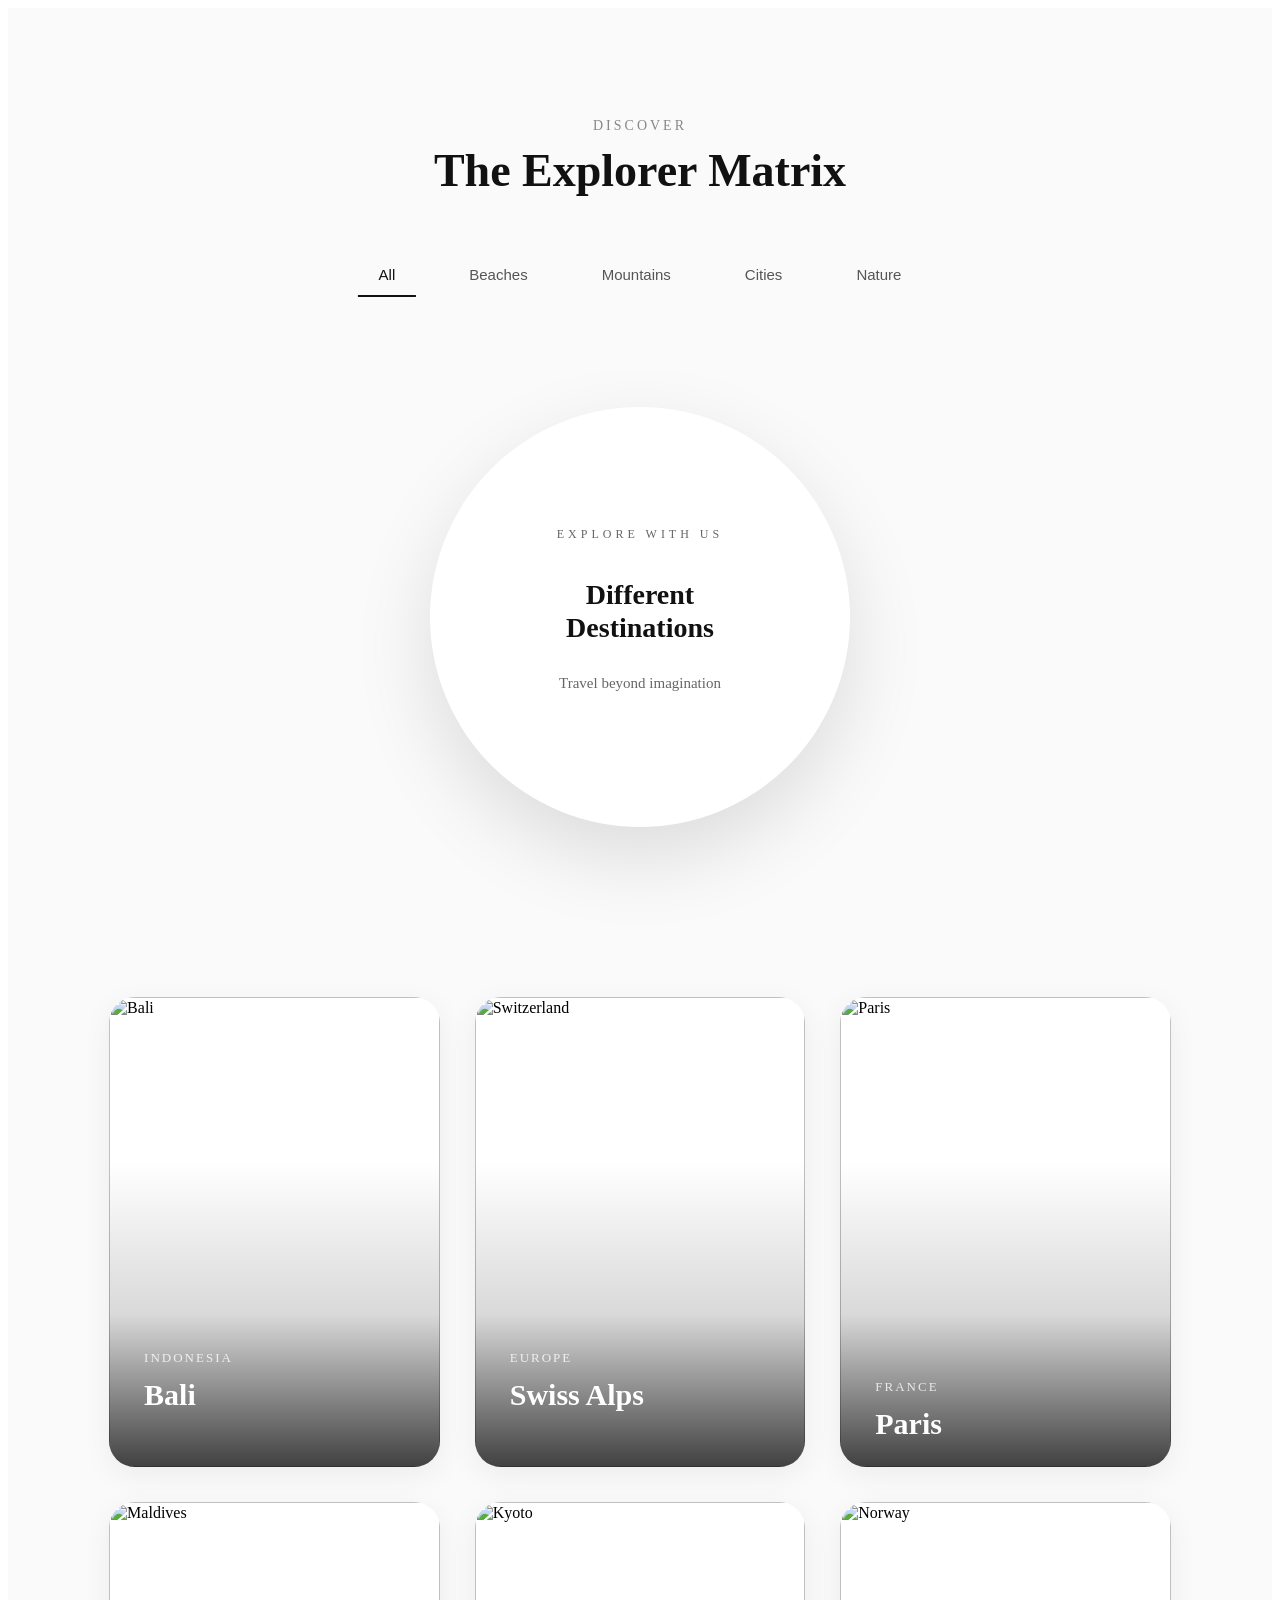
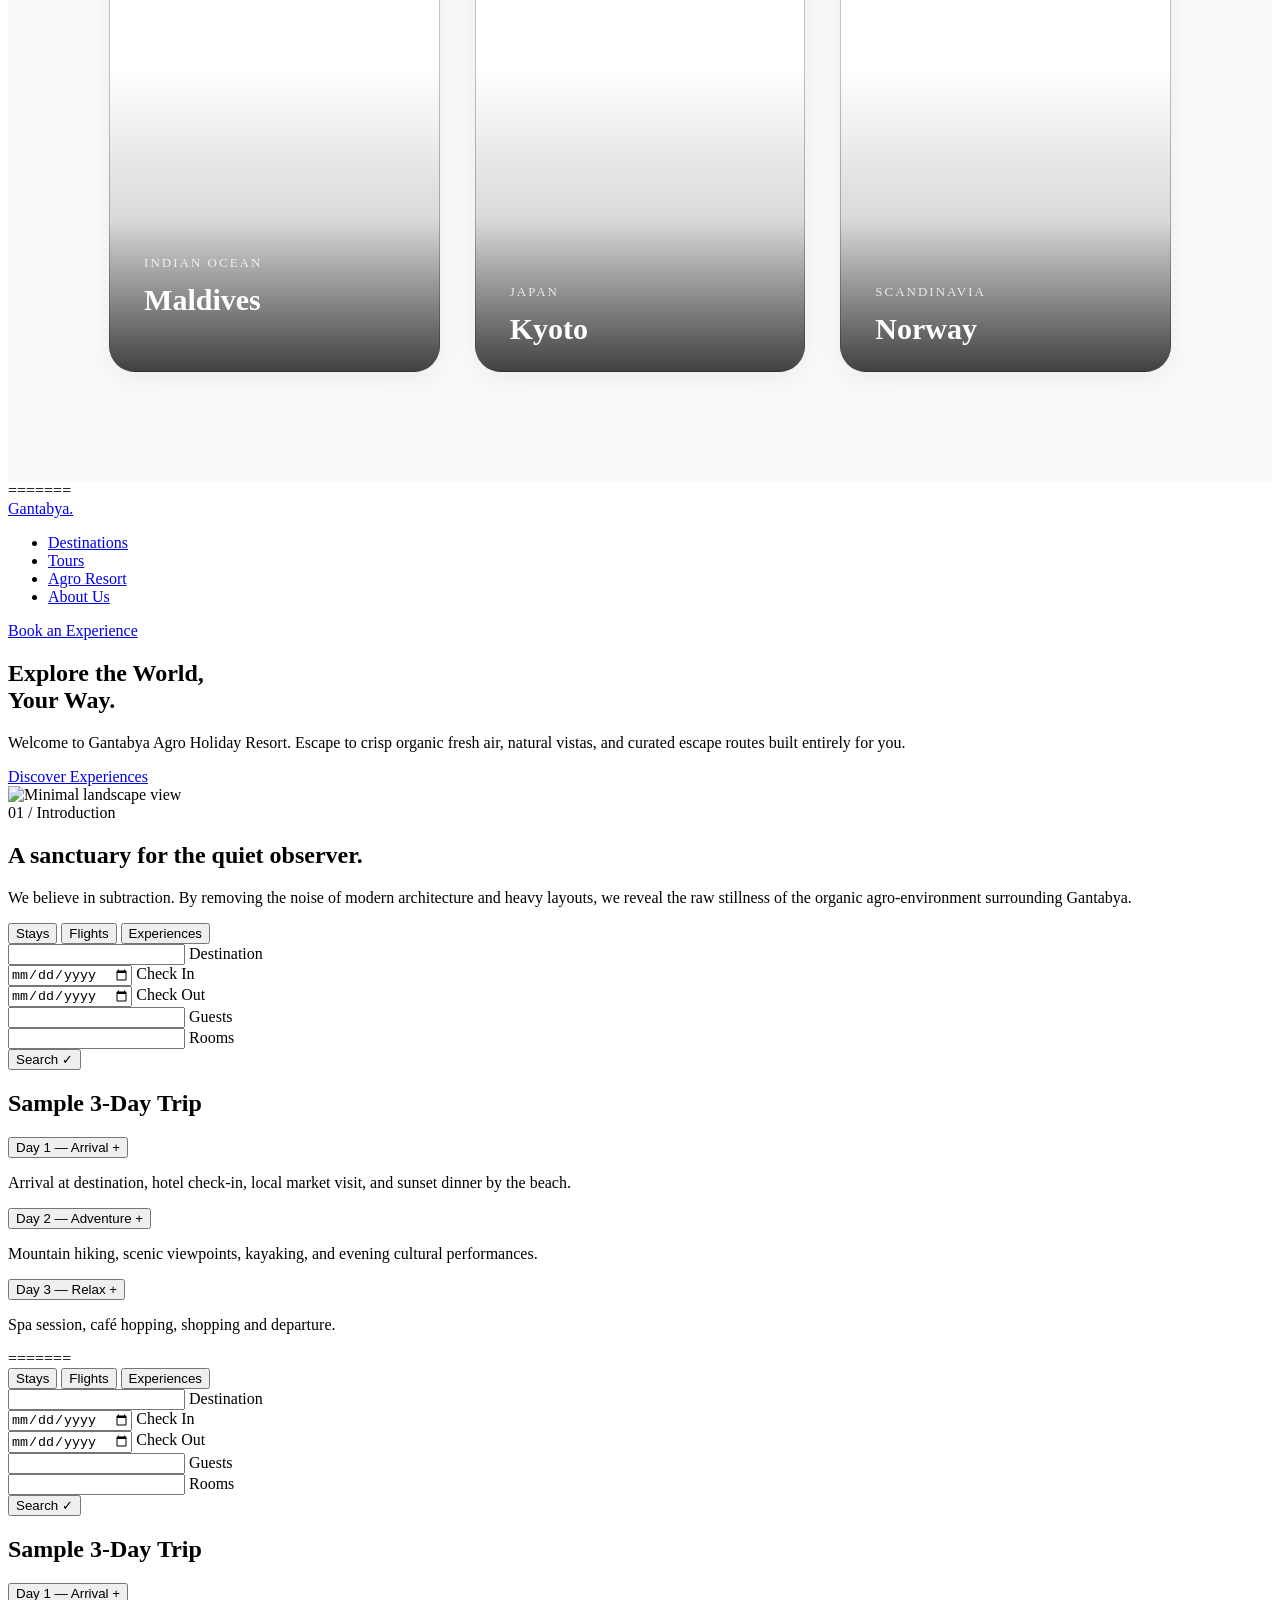
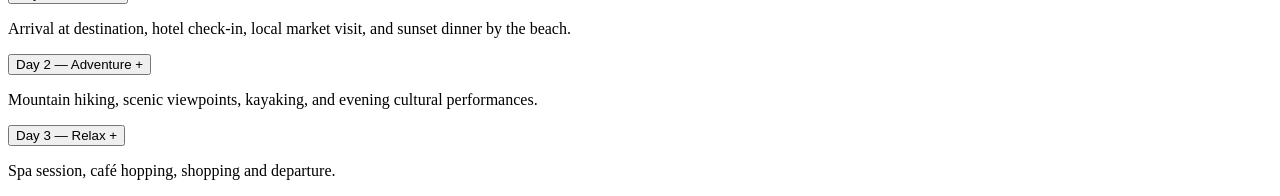
==== commit 13be9abe: "Merge branch 'main' into krityaga" ====
--- a/index.html
+++ b/index.html
@@ -1,4 +1,214 @@
 
+
+<section class="explorer">
+
+    <div class="section-header">
+
+        <span class="sub-title">Discover</span>
+
+        <h2>The Explorer Matrix</h2>
+
+    </div>
+
+    <!-- Filter Navigation -->
+
+    <nav class="filter-nav">
+
+        <button class="active">All</button>
+        <button>Beaches</button>
+        <button>Mountains</button>
+        <button>Cities</button>
+        <button>Nature</button>
+
+    </nav>
+    <!-- Featured Destination Circle -->
+
+<div class="destination-showcase">
+
+    <div class="circle-slider">
+
+        <img src="https://www.vacationstravel.com/wp-content/uploads/2017/03/Copy-of-Copy-of-GOPR1726.jpg" class="active" alt="Bali">
+
+        <img src="https://thumbs.dreamstime.com/b/eiffel-tower-autumn-leaves-paris-france-famous-80082437.jpg" alt="Paris">
+
+        <img src="https://deih43ym53wif.cloudfront.net/large_zermatt-matterhorn-switzerland-shutterstock_1298208013_44fea015e5.jpeg" alt="Swiss Alps">
+
+        <img src="https://encrypted-tbn0.gstatic.com/images?q=tbn:ANd9GcQDsyKy7wTdi_CIXFpXYzM7X4hJjxDoGN_IX9kkYpL72w&s=10" alt="Maldives">
+
+        <img src="https://i0.wp.com/www.touristjapan.com/wp-content/uploads/2025/01/map-of-kyoto-japan-travel-scaled.jpg?fit=2560%2C1707&ssl=1" alt="Kyoto">
+
+        <img src="https://encrypted-tbn0.gstatic.com/images?q=tbn:ANd9GcRBUFlUCkKKbWXQDWj-leZoiqbDSrxVRIP6_RxsdfaT0Rlr7RmtFn3JHn_x&s=10" alt="Norway">
+   <!-- Glass Center -->
+
+        <div class="circle-content">
+
+            <span>EXPLORE WITH US</span>
+
+            <h2>Different Destinations</h2>
+
+            <p>
+                Travel beyond imagination
+            </p>
+
+        </div>
+
+    </div>
+
+</div>
+   
+
+    <!-- Destination Grid -->
+
+    <div class="destination-grid">
+
+        <!-- Card 1 -->
+
+        <article class="destination-card">
+
+            <div class="image">
+
+                <img src="https://encrypted-tbn0.gstatic.com/images?q=tbn:ANd9GcS-z6DJrK9jT7znv2pq3wjHeRmwOijzfND4jQPGa_wi-q7dTUD8CXnMhPU&s=10" alt="Bali">
+
+            </div>
+
+            <div class="overlay">
+
+                <span>Indonesia</span>
+
+                <h3>Bali</h3>
+
+                <p>
+                    Tropical beaches, luxury resorts and unforgettable sunsets.
+                </p>
+
+            </div>
+
+        </article>
+
+        <!-- Card 2 -->
+
+        <article class="destination-card">
+
+            <div class="image">
+
+                <img src="https://encrypted-tbn0.gstatic.com/images?q=tbn:ANd9GcTU5pYTcUZuAEq-zyXmhB9oCI05ZEWSQVu23d_WRRHTX16SLoDexaU0bAQ&s=10" alt="Switzerland">
+
+            </div>
+
+            <div class="overlay">
+
+                <span>Europe</span>
+
+                <h3>Swiss Alps</h3>
+
+                <p>
+                    Snow-covered peaks with breathtaking mountain adventures.
+                </p>
+
+            </div>
+
+        </article>
+
+        <!-- Card 3 -->
+
+        <article class="destination-card">
+
+            <div class="image">
+
+                <img src="https://handluggageonly.co.uk/wp-content/uploads/2023/10/Best-Things-To-Do-In-Paris-France-7.jpg" alt="Paris">
+
+            </div>
+
+            <div class="overlay">
+
+                <span>France</span>
+
+                <h3>Paris</h3>
+
+                <p>
+                    Elegant streets, cafés and timeless architecture.
+                </p>
+
+            </div>
+
+        </article>
+
+        <!-- Card 4 -->
+
+        <article class="destination-card">
+
+            <div class="image">
+
+                <img src="https://encrypted-tbn0.gstatic.com/images?q=tbn:ANd9GcQROi7J1tFxdFfD06T53N5BZdOWVsZpPUyjmYpGI6Z0q4niQTwr6i8e18Q&s=10" alt="Maldives">
+
+            </div>
+
+            <div class="overlay">
+
+                <span>Indian Ocean</span>
+
+                <h3>Maldives</h3>
+
+                <p>
+                    Crystal-clear lagoons and premium overwater villas.
+                </p>
+
+            </div>
+
+        </article>
+
+        <!-- Card 5 -->
+
+        <article class="destination-card">
+
+            <div class="image">
+
+                <img src="https://i0.wp.com/www.touristjapan.com/wp-content/uploads/2025/01/map-of-kyoto-japan-travel-scaled.jpg?fit=2560%2C1707&ssl=1" alt="Kyoto">
+
+            </div>
+
+            <div class="overlay">
+
+                <span>Japan</span>
+
+                <h3>Kyoto</h3>
+
+                <p>
+                    Peaceful temples surrounded by timeless traditions.
+                </p>
+
+            </div>
+
+        </article>
+
+        <!-- Card 6 -->
+
+        <article class="destination-card">
+
+            <div class="image">
+
+                <img src="https://www.travelawaits.com/wp-content/uploads/2025/07/GettyImages-2202959436.jpg?resize=800%2C800" alt="Norway">
+
+            </div>
+
+            <div class="overlay">
+
+                <span>Scandinavia</span>
+
+                <h3>Norway</h3>
+
+                <p>
+                    Majestic fjords and dramatic northern landscapes.
+                </p>
+
+            </div>
+
+        </article>
+
+    </div>
+
+</section>
+=======
 
 <!DOCTYPE html>
 <html lang="en">
@@ -304,6 +514,7 @@
 
 </body>
 </html>
+
 =======
 <!DOCTYPE html>
 <html lang="en">
@@ -549,6 +760,5 @@
 </script>
 
 </body>
-
 </html>
 
--- a/style.css
+++ b/style.css
@@ -1,4 +1,859 @@
 
+
+
+.explorer{
+
+padding:110px 8%;
+
+background:#fafafa;
+
+}
+
+.section-header{
+
+text-align:center;
+
+margin-bottom:55px;
+
+}
+
+.sub-title{
+
+font-size:14px;
+
+letter-spacing:3px;
+
+text-transform:uppercase;
+
+color:#888;
+
+}
+
+.section-header h2{
+
+font-size:46px;
+
+margin-top:10px;
+
+color:#111;
+
+}
+
+/* FILTER */
+
+.filter-nav{
+
+display:flex;
+
+justify-content:center;
+
+gap:18px;
+
+flex-wrap:wrap;
+
+margin-bottom:70px;
+
+}
+
+.filter-nav button{
+
+background:none;
+
+border:none;
+
+padding:14px 28px;
+
+font-size:15px;
+
+cursor:pointer;
+
+position:relative;
+
+color:#555;
+
+font-weight:500;
+
+transition:.35s;
+
+}
+
+.filter-nav button::after{
+
+content:"";
+
+position:absolute;
+
+left:50%;
+
+bottom:0;
+
+width:0;
+
+height:2px;
+
+background:#111;
+
+transform:translateX(-50%);
+
+transition:.4s;
+
+}
+
+.filter-nav button:hover::after,
+
+.filter-nav .active::after{
+
+width:80%;
+
+}
+
+.filter-nav button:hover,
+
+.filter-nav .active{
+
+color:#111;
+
+}
+
+/* GRID */
+
+.destination-grid{
+
+display:grid;
+
+grid-template-columns:repeat(auto-fit,minmax(320px,1fr));
+
+gap:35px;
+
+}
+
+/* CARD */
+
+.destination-card{
+
+position:relative;
+
+height:470px;
+
+border-radius:26px;
+
+overflow:hidden;
+
+cursor:pointer;
+
+background:#fff;
+
+transition:.45s ease;
+
+transform-style:preserve-3d;
+
+box-shadow:0 8px 30px rgba(0,0,0,.06);
+
+}
+
+/* IMAGE */
+
+.destination-card .image{
+
+width:100%;
+
+height:100%;
+
+overflow:hidden;
+
+}
+
+.destination-card img{
+
+width:100%;
+
+height:100%;
+
+object-fit:cover;
+
+transition:1.2s ease;
+
+}
+
+/* DARK OVERLAY */
+
+.destination-card::before{
+
+content:"";
+
+position:absolute;
+
+inset:0;
+
+background:linear-gradient(
+
+transparent 35%,
+
+rgba(0,0,0,.15),
+
+rgba(0,0,0,.75)
+
+);
+
+z-index:1;
+
+}
+
+/* CONTENT */
+
+.overlay{
+
+position:absolute;
+
+left:0;
+
+bottom:-70px;
+
+width:100%;
+
+padding:35px;
+
+z-index:2;
+
+color:white;
+
+transition:.55s;
+
+}
+
+.overlay span{
+
+font-size:13px;
+
+letter-spacing:2px;
+
+text-transform:uppercase;
+
+opacity:.8;
+
+}
+
+.overlay h3{
+
+margin:12px 0;
+
+font-size:30px;
+
+}
+
+.overlay p{
+
+opacity:0;
+
+transform:translateY(25px);
+
+transition:.45s;
+
+line-height:1.8;
+
+}
+
+/* HOVER */
+
+.destination-card:hover{
+
+transform:
+
+perspective(1200px)
+
+rotateX(4deg)
+
+rotateY(-4deg)
+
+translateY(-12px)
+
+scale(1.02);
+
+box-shadow:
+
+0 35px 70px rgba(0,0,0,.18);
+
+}
+
+/* IMAGE PAN */
+
+.destination-card:hover img{
+
+transform:scale(1.12) translateX(2%) translateY(-2%);
+
+}
+
+/* CONTENT REVEAL */
+
+.destination-card:hover .overlay{
+
+bottom:0;
+
+}
+
+.destination-card:hover p{
+
+opacity:1;
+
+transform:translateY(0);
+
+}
+
+/* RESPONSIVE */
+
+@media(max-width:992px){
+
+.destination-grid{
+
+grid-template-columns:repeat(2,1fr);
+
+}
+
+}
+
+@media(max-width:768px){
+
+.destination-grid{
+
+grid-template-columns:1fr;
+
+}
+
+.section-header h2{
+
+font-size:36px;
+
+}
+
+.destination-card{
+
+height:420px;
+
+}
+
+.filter-nav{
+
+gap:10px;
+
+}
+
+.filter-nav button{
+
+padding:10px 18px;
+
+}
+
+}
+/*========================
+
+FEATURED DESTINATION CIRCLE
+
+=========================*/
+
+.destination-showcase{
+
+display:flex;
+
+justify-content:center;
+
+align-items:center;
+
+margin:20px 0 80px;
+
+}
+
+.circle-slider{
+
+position:relative;
+
+width:340px;
+
+height:340px;
+
+border-radius:50%;
+
+overflow:hidden;
+
+box-shadow:0 20px 60px rgba(0,0,0,.12);
+
+background:#fff;
+
+}
+
+.circle-slider img{
+
+position:absolute;
+
+width:100%;
+
+height:100%;
+
+object-fit:cover;
+
+opacity:0;
+
+transform:scale(1);
+
+animation:slider 24s infinite;
+
+transition:all .8s;
+
+}
+
+/* Image timing */
+
+.circle-slider img:nth-child(1){
+
+animation-delay:0s;
+
+}
+
+.circle-slider img:nth-child(2){
+
+animation-delay:4s;
+
+}
+
+.circle-slider img:nth-child(3){
+
+animation-delay:8s;
+
+}
+
+.circle-slider img:nth-child(4){
+
+animation-delay:12s;
+
+}
+
+.circle-slider img:nth-child(5){
+
+animation-delay:16s;
+
+}
+
+.circle-slider img:nth-child(6){
+
+animation-delay:20s;
+
+}
+
+/* Animation */
+
+@keyframes slider{
+
+0%{
+
+opacity:0;
+
+transform:scale(1);
+
+}
+
+5%{
+
+opacity:1;
+
+transform:scale(1.05);
+
+}
+
+25%{
+
+opacity:1;
+
+transform:scale(1.15);
+
+}
+
+30%{
+
+opacity:0;
+
+transform:scale(1.22);
+
+}
+
+100%{
+
+opacity:0;
+
+}
+
+}
+
+/* Soft outer ring */
+
+.circle-slider::after{
+
+content:"";
+
+position:absolute;
+
+inset:-12px;
+
+border:2px solid rgba(0,0,0,.08);
+
+border-radius:50%;
+
+pointer-events:none;
+
+}
+
+/* Mobile */
+
+@media(max-width:768px){
+
+.circle-slider{
+
+width:250px;
+
+height:250px;
+
+}
+
+}
+/*====================================
+
+LUXURY DESTINATION SHOWCASE
+
+=====================================*/
+
+.destination-showcase{
+
+display:flex;
+
+justify-content:center;
+
+align-items:center;
+
+padding:40px 0 90px;
+
+}
+
+/* Main Circle */
+
+.circle-slider{
+
+position:relative;
+
+width:420px;
+
+height:420px;
+
+border-radius:50%;
+
+overflow:hidden;
+
+box-shadow:
+0 30px 80px rgba(0,0,0,.12);
+
+animation:rotateRing 40s linear infinite;
+
+}
+
+/* Images */
+
+.circle-slider img{
+
+position:absolute;
+
+width:100%;
+
+height:100%;
+
+object-fit:cover;
+
+opacity:0;
+
+animation:imageFade 24s infinite;
+
+}
+
+/* Delay */
+
+.circle-slider img:nth-child(1){animation-delay:0s;}
+.circle-slider img:nth-child(2){animation-delay:4s;}
+.circle-slider img:nth-child(3){animation-delay:8s;}
+.circle-slider img:nth-child(4){animation-delay:12s;}
+.circle-slider img:nth-child(5){animation-delay:16s;}
+.circle-slider img:nth-child(6){animation-delay:20s;}
+
+/* Image Animation */
+
+@keyframes imageFade{
+
+0%{
+
+opacity:0;
+transform:scale(1);
+
+}
+
+8%{
+
+opacity:1;
+transform:scale(1.08);
+
+}
+
+25%{
+
+opacity:1;
+transform:scale(1.18);
+
+}
+
+33%{
+
+opacity:0;
+transform:scale(1.25);
+
+}
+
+100%{
+
+opacity:0;
+
+}
+
+}
+
+/* Slow Rotation */
+
+@keyframes rotateRing{
+
+from{
+
+transform:rotate(0deg);
+
+}
+
+to{
+
+transform:rotate(360deg);
+
+}
+
+}
+
+/* Center Glass */
+
+.circle-content{
+
+position:absolute;
+
+top:50%;
+
+left:50%;
+
+transform:translate(-50%,-50%);
+
+width:250px;
+
+height:250px;
+
+border-radius:50%;
+
+background:rgba(255,255,255,.82);
+
+backdrop-filter:blur(18px);
+
+display:flex;
+
+flex-direction:column;
+
+justify-content:center;
+
+align-items:center;
+
+text-align:center;
+
+padding:25px;
+
+z-index:100;
+
+animation:textPop 3s ease-in-out infinite;
+
+}
+
+/* Keep text upright while parent rotates */
+
+.circle-content{
+
+animation:
+textPop 3s ease-in-out infinite,
+counterRotate 40s linear infinite;
+
+}
+
+@keyframes counterRotate{
+
+from{
+
+transform:
+translate(-50%,-50%)
+rotate(0deg);
+
+}
+
+to{
+
+transform:
+translate(-50%,-50%)
+rotate(-360deg);
+
+}
+
+}
+
+/* Pop Animation */
+
+@keyframes textPop{
+
+0%,100%{
+
+transform:
+translate(-50%,-50%)
+scale(1);
+
+}
+
+50%{
+
+transform:
+translate(-50%,-50%)
+scale(1.08);
+
+}
+
+}
+
+.circle-content span{
+
+font-size:12px;
+
+letter-spacing:4px;
+
+text-transform:uppercase;
+
+color:#666;
+
+margin-bottom:12px;
+
+}
+
+.circle-content h2{
+
+font-size:28px;
+
+font-weight:600;
+
+line-height:1.2;
+
+color:#111;
+
+margin-bottom:15px;
+
+}
+
+.circle-content p{
+
+font-size:15px;
+
+color:#666;
+
+}
+
+/* Premium Rotating Border */
+
+.circle-slider::before{
+
+content:"";
+
+position:absolute;
+
+inset:-8px;
+
+border:2px dashed rgba(255,255,255,.55);
+
+border-radius:50%;
+
+animation:rotateBorder 15s linear infinite;
+
+z-index:20;
+
+}
+
+@keyframes rotateBorder{
+
+from{
+
+transform:rotate(0deg);
+
+}
+
+to{
+
+transform:rotate(-360deg);
+
+}
+
+}
+
+/* Glow Ring */
+
+.circle-slider::after{
+
+content:"";
+
+position:absolute;
+
+inset:-18px;
+
+border-radius:50%;
+
+border:1px solid rgba(0,0,0,.08);
+
+z-index:-1;
+
+}
+
+/* Mobile */
+
+@media(max-width:768px){
+
+.circle-slider{
+
+width:300px;
+
+height:300px;
+
+}
+
+.circle-content{
+
+width:180px;
+
+height:180px;
+
+padding:18px;
+
+}
+
+.circle-content h2{
+
+font-size:20px;
+
+}
+
+.circle-content p{
+
+font-size:13px;
+
+}
+
+=======
 
 css 
 :root {
@@ -726,7 +1581,6 @@
     background: #fff;
     padding: 0 6px;
     color: var(--primary-color);
-=======
 :root {
 
   --primary-color: #1f2937;
@@ -1145,5 +1999,5 @@
     background: #fff;
     padding: 0 6px;
     color: var(--primary-color);
-    
+
 }
--- a/style.css
+++ b/style.css
@@ -1,4 +1,859 @@
 
+
+
+.explorer{
+
+padding:110px 8%;
+
+background:#fafafa;
+
+}
+
+.section-header{
+
+text-align:center;
+
+margin-bottom:55px;
+
+}
+
+.sub-title{
+
+font-size:14px;
+
+letter-spacing:3px;
+
+text-transform:uppercase;
+
+color:#888;
+
+}
+
+.section-header h2{
+
+font-size:46px;
+
+margin-top:10px;
+
+color:#111;
+
+}
+
+/* FILTER */
+
+.filter-nav{
+
+display:flex;
+
+justify-content:center;
+
+gap:18px;
+
+flex-wrap:wrap;
+
+margin-bottom:70px;
+
+}
+
+.filter-nav button{
+
+background:none;
+
+border:none;
+
+padding:14px 28px;
+
+font-size:15px;
+
+cursor:pointer;
+
+position:relative;
+
+color:#555;
+
+font-weight:500;
+
+transition:.35s;
+
+}
+
+.filter-nav button::after{
+
+content:"";
+
+position:absolute;
+
+left:50%;
+
+bottom:0;
+
+width:0;
+
+height:2px;
+
+background:#111;
+
+transform:translateX(-50%);
+
+transition:.4s;
+
+}
+
+.filter-nav button:hover::after,
+
+.filter-nav .active::after{
+
+width:80%;
+
+}
+
+.filter-nav button:hover,
+
+.filter-nav .active{
+
+color:#111;
+
+}
+
+/* GRID */
+
+.destination-grid{
+
+display:grid;
+
+grid-template-columns:repeat(auto-fit,minmax(320px,1fr));
+
+gap:35px;
+
+}
+
+/* CARD */
+
+.destination-card{
+
+position:relative;
+
+height:470px;
+
+border-radius:26px;
+
+overflow:hidden;
+
+cursor:pointer;
+
+background:#fff;
+
+transition:.45s ease;
+
+transform-style:preserve-3d;
+
+box-shadow:0 8px 30px rgba(0,0,0,.06);
+
+}
+
+/* IMAGE */
+
+.destination-card .image{
+
+width:100%;
+
+height:100%;
+
+overflow:hidden;
+
+}
+
+.destination-card img{
+
+width:100%;
+
+height:100%;
+
+object-fit:cover;
+
+transition:1.2s ease;
+
+}
+
+/* DARK OVERLAY */
+
+.destination-card::before{
+
+content:"";
+
+position:absolute;
+
+inset:0;
+
+background:linear-gradient(
+
+transparent 35%,
+
+rgba(0,0,0,.15),
+
+rgba(0,0,0,.75)
+
+);
+
+z-index:1;
+
+}
+
+/* CONTENT */
+
+.overlay{
+
+position:absolute;
+
+left:0;
+
+bottom:-70px;
+
+width:100%;
+
+padding:35px;
+
+z-index:2;
+
+color:white;
+
+transition:.55s;
+
+}
+
+.overlay span{
+
+font-size:13px;
+
+letter-spacing:2px;
+
+text-transform:uppercase;
+
+opacity:.8;
+
+}
+
+.overlay h3{
+
+margin:12px 0;
+
+font-size:30px;
+
+}
+
+.overlay p{
+
+opacity:0;
+
+transform:translateY(25px);
+
+transition:.45s;
+
+line-height:1.8;
+
+}
+
+/* HOVER */
+
+.destination-card:hover{
+
+transform:
+
+perspective(1200px)
+
+rotateX(4deg)
+
+rotateY(-4deg)
+
+translateY(-12px)
+
+scale(1.02);
+
+box-shadow:
+
+0 35px 70px rgba(0,0,0,.18);
+
+}
+
+/* IMAGE PAN */
+
+.destination-card:hover img{
+
+transform:scale(1.12) translateX(2%) translateY(-2%);
+
+}
+
+/* CONTENT REVEAL */
+
+.destination-card:hover .overlay{
+
+bottom:0;
+
+}
+
+.destination-card:hover p{
+
+opacity:1;
+
+transform:translateY(0);
+
+}
+
+/* RESPONSIVE */
+
+@media(max-width:992px){
+
+.destination-grid{
+
+grid-template-columns:repeat(2,1fr);
+
+}
+
+}
+
+@media(max-width:768px){
+
+.destination-grid{
+
+grid-template-columns:1fr;
+
+}
+
+.section-header h2{
+
+font-size:36px;
+
+}
+
+.destination-card{
+
+height:420px;
+
+}
+
+.filter-nav{
+
+gap:10px;
+
+}
+
+.filter-nav button{
+
+padding:10px 18px;
+
+}
+
+}
+/*========================
+
+FEATURED DESTINATION CIRCLE
+
+=========================*/
+
+.destination-showcase{
+
+display:flex;
+
+justify-content:center;
+
+align-items:center;
+
+margin:20px 0 80px;
+
+}
+
+.circle-slider{
+
+position:relative;
+
+width:340px;
+
+height:340px;
+
+border-radius:50%;
+
+overflow:hidden;
+
+box-shadow:0 20px 60px rgba(0,0,0,.12);
+
+background:#fff;
+
+}
+
+.circle-slider img{
+
+position:absolute;
+
+width:100%;
+
+height:100%;
+
+object-fit:cover;
+
+opacity:0;
+
+transform:scale(1);
+
+animation:slider 24s infinite;
+
+transition:all .8s;
+
+}
+
+/* Image timing */
+
+.circle-slider img:nth-child(1){
+
+animation-delay:0s;
+
+}
+
+.circle-slider img:nth-child(2){
+
+animation-delay:4s;
+
+}
+
+.circle-slider img:nth-child(3){
+
+animation-delay:8s;
+
+}
+
+.circle-slider img:nth-child(4){
+
+animation-delay:12s;
+
+}
+
+.circle-slider img:nth-child(5){
+
+animation-delay:16s;
+
+}
+
+.circle-slider img:nth-child(6){
+
+animation-delay:20s;
+
+}
+
+/* Animation */
+
+@keyframes slider{
+
+0%{
+
+opacity:0;
+
+transform:scale(1);
+
+}
+
+5%{
+
+opacity:1;
+
+transform:scale(1.05);
+
+}
+
+25%{
+
+opacity:1;
+
+transform:scale(1.15);
+
+}
+
+30%{
+
+opacity:0;
+
+transform:scale(1.22);
+
+}
+
+100%{
+
+opacity:0;
+
+}
+
+}
+
+/* Soft outer ring */
+
+.circle-slider::after{
+
+content:"";
+
+position:absolute;
+
+inset:-12px;
+
+border:2px solid rgba(0,0,0,.08);
+
+border-radius:50%;
+
+pointer-events:none;
+
+}
+
+/* Mobile */
+
+@media(max-width:768px){
+
+.circle-slider{
+
+width:250px;
+
+height:250px;
+
+}
+
+}
+/*====================================
+
+LUXURY DESTINATION SHOWCASE
+
+=====================================*/
+
+.destination-showcase{
+
+display:flex;
+
+justify-content:center;
+
+align-items:center;
+
+padding:40px 0 90px;
+
+}
+
+/* Main Circle */
+
+.circle-slider{
+
+position:relative;
+
+width:420px;
+
+height:420px;
+
+border-radius:50%;
+
+overflow:hidden;
+
+box-shadow:
+0 30px 80px rgba(0,0,0,.12);
+
+animation:rotateRing 40s linear infinite;
+
+}
+
+/* Images */
+
+.circle-slider img{
+
+position:absolute;
+
+width:100%;
+
+height:100%;
+
+object-fit:cover;
+
+opacity:0;
+
+animation:imageFade 24s infinite;
+
+}
+
+/* Delay */
+
+.circle-slider img:nth-child(1){animation-delay:0s;}
+.circle-slider img:nth-child(2){animation-delay:4s;}
+.circle-slider img:nth-child(3){animation-delay:8s;}
+.circle-slider img:nth-child(4){animation-delay:12s;}
+.circle-slider img:nth-child(5){animation-delay:16s;}
+.circle-slider img:nth-child(6){animation-delay:20s;}
+
+/* Image Animation */
+
+@keyframes imageFade{
+
+0%{
+
+opacity:0;
+transform:scale(1);
+
+}
+
+8%{
+
+opacity:1;
+transform:scale(1.08);
+
+}
+
+25%{
+
+opacity:1;
+transform:scale(1.18);
+
+}
+
+33%{
+
+opacity:0;
+transform:scale(1.25);
+
+}
+
+100%{
+
+opacity:0;
+
+}
+
+}
+
+/* Slow Rotation */
+
+@keyframes rotateRing{
+
+from{
+
+transform:rotate(0deg);
+
+}
+
+to{
+
+transform:rotate(360deg);
+
+}
+
+}
+
+/* Center Glass */
+
+.circle-content{
+
+position:absolute;
+
+top:50%;
+
+left:50%;
+
+transform:translate(-50%,-50%);
+
+width:250px;
+
+height:250px;
+
+border-radius:50%;
+
+background:rgba(255,255,255,.82);
+
+backdrop-filter:blur(18px);
+
+display:flex;
+
+flex-direction:column;
+
+justify-content:center;
+
+align-items:center;
+
+text-align:center;
+
+padding:25px;
+
+z-index:100;
+
+animation:textPop 3s ease-in-out infinite;
+
+}
+
+/* Keep text upright while parent rotates */
+
+.circle-content{
+
+animation:
+textPop 3s ease-in-out infinite,
+counterRotate 40s linear infinite;
+
+}
+
+@keyframes counterRotate{
+
+from{
+
+transform:
+translate(-50%,-50%)
+rotate(0deg);
+
+}
+
+to{
+
+transform:
+translate(-50%,-50%)
+rotate(-360deg);
+
+}
+
+}
+
+/* Pop Animation */
+
+@keyframes textPop{
+
+0%,100%{
+
+transform:
+translate(-50%,-50%)
+scale(1);
+
+}
+
+50%{
+
+transform:
+translate(-50%,-50%)
+scale(1.08);
+
+}
+
+}
+
+.circle-content span{
+
+font-size:12px;
+
+letter-spacing:4px;
+
+text-transform:uppercase;
+
+color:#666;
+
+margin-bottom:12px;
+
+}
+
+.circle-content h2{
+
+font-size:28px;
+
+font-weight:600;
+
+line-height:1.2;
+
+color:#111;
+
+margin-bottom:15px;
+
+}
+
+.circle-content p{
+
+font-size:15px;
+
+color:#666;
+
+}
+
+/* Premium Rotating Border */
+
+.circle-slider::before{
+
+content:"";
+
+position:absolute;
+
+inset:-8px;
+
+border:2px dashed rgba(255,255,255,.55);
+
+border-radius:50%;
+
+animation:rotateBorder 15s linear infinite;
+
+z-index:20;
+
+}
+
+@keyframes rotateBorder{
+
+from{
+
+transform:rotate(0deg);
+
+}
+
+to{
+
+transform:rotate(-360deg);
+
+}
+
+}
+
+/* Glow Ring */
+
+.circle-slider::after{
+
+content:"";
+
+position:absolute;
+
+inset:-18px;
+
+border-radius:50%;
+
+border:1px solid rgba(0,0,0,.08);
+
+z-index:-1;
+
+}
+
+/* Mobile */
+
+@media(max-width:768px){
+
+.circle-slider{
+
+width:300px;
+
+height:300px;
+
+}
+
+.circle-content{
+
+width:180px;
+
+height:180px;
+
+padding:18px;
+
+}
+
+.circle-content h2{
+
+font-size:20px;
+
+}
+
+.circle-content p{
+
+font-size:13px;
+
+}
+
+=======
 
 css 
 :root {
@@ -726,7 +1581,6 @@
     background: #fff;
     padding: 0 6px;
     color: var(--primary-color);
-=======
 :root {
 
   --primary-color: #1f2937;
@@ -1145,5 +1999,5 @@
     background: #fff;
     padding: 0 6px;
     color: var(--primary-color);
-    
+
 }
--- a/style.css
+++ b/style.css
@@ -1,4 +1,859 @@
 
+
+
+.explorer{
+
+padding:110px 8%;
+
+background:#fafafa;
+
+}
+
+.section-header{
+
+text-align:center;
+
+margin-bottom:55px;
+
+}
+
+.sub-title{
+
+font-size:14px;
+
+letter-spacing:3px;
+
+text-transform:uppercase;
+
+color:#888;
+
+}
+
+.section-header h2{
+
+font-size:46px;
+
+margin-top:10px;
+
+color:#111;
+
+}
+
+/* FILTER */
+
+.filter-nav{
+
+display:flex;
+
+justify-content:center;
+
+gap:18px;
+
+flex-wrap:wrap;
+
+margin-bottom:70px;
+
+}
+
+.filter-nav button{
+
+background:none;
+
+border:none;
+
+padding:14px 28px;
+
+font-size:15px;
+
+cursor:pointer;
+
+position:relative;
+
+color:#555;
+
+font-weight:500;
+
+transition:.35s;
+
+}
+
+.filter-nav button::after{
+
+content:"";
+
+position:absolute;
+
+left:50%;
+
+bottom:0;
+
+width:0;
+
+height:2px;
+
+background:#111;
+
+transform:translateX(-50%);
+
+transition:.4s;
+
+}
+
+.filter-nav button:hover::after,
+
+.filter-nav .active::after{
+
+width:80%;
+
+}
+
+.filter-nav button:hover,
+
+.filter-nav .active{
+
+color:#111;
+
+}
+
+/* GRID */
+
+.destination-grid{
+
+display:grid;
+
+grid-template-columns:repeat(auto-fit,minmax(320px,1fr));
+
+gap:35px;
+
+}
+
+/* CARD */
+
+.destination-card{
+
+position:relative;
+
+height:470px;
+
+border-radius:26px;
+
+overflow:hidden;
+
+cursor:pointer;
+
+background:#fff;
+
+transition:.45s ease;
+
+transform-style:preserve-3d;
+
+box-shadow:0 8px 30px rgba(0,0,0,.06);
+
+}
+
+/* IMAGE */
+
+.destination-card .image{
+
+width:100%;
+
+height:100%;
+
+overflow:hidden;
+
+}
+
+.destination-card img{
+
+width:100%;
+
+height:100%;
+
+object-fit:cover;
+
+transition:1.2s ease;
+
+}
+
+/* DARK OVERLAY */
+
+.destination-card::before{
+
+content:"";
+
+position:absolute;
+
+inset:0;
+
+background:linear-gradient(
+
+transparent 35%,
+
+rgba(0,0,0,.15),
+
+rgba(0,0,0,.75)
+
+);
+
+z-index:1;
+
+}
+
+/* CONTENT */
+
+.overlay{
+
+position:absolute;
+
+left:0;
+
+bottom:-70px;
+
+width:100%;
+
+padding:35px;
+
+z-index:2;
+
+color:white;
+
+transition:.55s;
+
+}
+
+.overlay span{
+
+font-size:13px;
+
+letter-spacing:2px;
+
+text-transform:uppercase;
+
+opacity:.8;
+
+}
+
+.overlay h3{
+
+margin:12px 0;
+
+font-size:30px;
+
+}
+
+.overlay p{
+
+opacity:0;
+
+transform:translateY(25px);
+
+transition:.45s;
+
+line-height:1.8;
+
+}
+
+/* HOVER */
+
+.destination-card:hover{
+
+transform:
+
+perspective(1200px)
+
+rotateX(4deg)
+
+rotateY(-4deg)
+
+translateY(-12px)
+
+scale(1.02);
+
+box-shadow:
+
+0 35px 70px rgba(0,0,0,.18);
+
+}
+
+/* IMAGE PAN */
+
+.destination-card:hover img{
+
+transform:scale(1.12) translateX(2%) translateY(-2%);
+
+}
+
+/* CONTENT REVEAL */
+
+.destination-card:hover .overlay{
+
+bottom:0;
+
+}
+
+.destination-card:hover p{
+
+opacity:1;
+
+transform:translateY(0);
+
+}
+
+/* RESPONSIVE */
+
+@media(max-width:992px){
+
+.destination-grid{
+
+grid-template-columns:repeat(2,1fr);
+
+}
+
+}
+
+@media(max-width:768px){
+
+.destination-grid{
+
+grid-template-columns:1fr;
+
+}
+
+.section-header h2{
+
+font-size:36px;
+
+}
+
+.destination-card{
+
+height:420px;
+
+}
+
+.filter-nav{
+
+gap:10px;
+
+}
+
+.filter-nav button{
+
+padding:10px 18px;
+
+}
+
+}
+/*========================
+
+FEATURED DESTINATION CIRCLE
+
+=========================*/
+
+.destination-showcase{
+
+display:flex;
+
+justify-content:center;
+
+align-items:center;
+
+margin:20px 0 80px;
+
+}
+
+.circle-slider{
+
+position:relative;
+
+width:340px;
+
+height:340px;
+
+border-radius:50%;
+
+overflow:hidden;
+
+box-shadow:0 20px 60px rgba(0,0,0,.12);
+
+background:#fff;
+
+}
+
+.circle-slider img{
+
+position:absolute;
+
+width:100%;
+
+height:100%;
+
+object-fit:cover;
+
+opacity:0;
+
+transform:scale(1);
+
+animation:slider 24s infinite;
+
+transition:all .8s;
+
+}
+
+/* Image timing */
+
+.circle-slider img:nth-child(1){
+
+animation-delay:0s;
+
+}
+
+.circle-slider img:nth-child(2){
+
+animation-delay:4s;
+
+}
+
+.circle-slider img:nth-child(3){
+
+animation-delay:8s;
+
+}
+
+.circle-slider img:nth-child(4){
+
+animation-delay:12s;
+
+}
+
+.circle-slider img:nth-child(5){
+
+animation-delay:16s;
+
+}
+
+.circle-slider img:nth-child(6){
+
+animation-delay:20s;
+
+}
+
+/* Animation */
+
+@keyframes slider{
+
+0%{
+
+opacity:0;
+
+transform:scale(1);
+
+}
+
+5%{
+
+opacity:1;
+
+transform:scale(1.05);
+
+}
+
+25%{
+
+opacity:1;
+
+transform:scale(1.15);
+
+}
+
+30%{
+
+opacity:0;
+
+transform:scale(1.22);
+
+}
+
+100%{
+
+opacity:0;
+
+}
+
+}
+
+/* Soft outer ring */
+
+.circle-slider::after{
+
+content:"";
+
+position:absolute;
+
+inset:-12px;
+
+border:2px solid rgba(0,0,0,.08);
+
+border-radius:50%;
+
+pointer-events:none;
+
+}
+
+/* Mobile */
+
+@media(max-width:768px){
+
+.circle-slider{
+
+width:250px;
+
+height:250px;
+
+}
+
+}
+/*====================================
+
+LUXURY DESTINATION SHOWCASE
+
+=====================================*/
+
+.destination-showcase{
+
+display:flex;
+
+justify-content:center;
+
+align-items:center;
+
+padding:40px 0 90px;
+
+}
+
+/* Main Circle */
+
+.circle-slider{
+
+position:relative;
+
+width:420px;
+
+height:420px;
+
+border-radius:50%;
+
+overflow:hidden;
+
+box-shadow:
+0 30px 80px rgba(0,0,0,.12);
+
+animation:rotateRing 40s linear infinite;
+
+}
+
+/* Images */
+
+.circle-slider img{
+
+position:absolute;
+
+width:100%;
+
+height:100%;
+
+object-fit:cover;
+
+opacity:0;
+
+animation:imageFade 24s infinite;
+
+}
+
+/* Delay */
+
+.circle-slider img:nth-child(1){animation-delay:0s;}
+.circle-slider img:nth-child(2){animation-delay:4s;}
+.circle-slider img:nth-child(3){animation-delay:8s;}
+.circle-slider img:nth-child(4){animation-delay:12s;}
+.circle-slider img:nth-child(5){animation-delay:16s;}
+.circle-slider img:nth-child(6){animation-delay:20s;}
+
+/* Image Animation */
+
+@keyframes imageFade{
+
+0%{
+
+opacity:0;
+transform:scale(1);
+
+}
+
+8%{
+
+opacity:1;
+transform:scale(1.08);
+
+}
+
+25%{
+
+opacity:1;
+transform:scale(1.18);
+
+}
+
+33%{
+
+opacity:0;
+transform:scale(1.25);
+
+}
+
+100%{
+
+opacity:0;
+
+}
+
+}
+
+/* Slow Rotation */
+
+@keyframes rotateRing{
+
+from{
+
+transform:rotate(0deg);
+
+}
+
+to{
+
+transform:rotate(360deg);
+
+}
+
+}
+
+/* Center Glass */
+
+.circle-content{
+
+position:absolute;
+
+top:50%;
+
+left:50%;
+
+transform:translate(-50%,-50%);
+
+width:250px;
+
+height:250px;
+
+border-radius:50%;
+
+background:rgba(255,255,255,.82);
+
+backdrop-filter:blur(18px);
+
+display:flex;
+
+flex-direction:column;
+
+justify-content:center;
+
+align-items:center;
+
+text-align:center;
+
+padding:25px;
+
+z-index:100;
+
+animation:textPop 3s ease-in-out infinite;
+
+}
+
+/* Keep text upright while parent rotates */
+
+.circle-content{
+
+animation:
+textPop 3s ease-in-out infinite,
+counterRotate 40s linear infinite;
+
+}
+
+@keyframes counterRotate{
+
+from{
+
+transform:
+translate(-50%,-50%)
+rotate(0deg);
+
+}
+
+to{
+
+transform:
+translate(-50%,-50%)
+rotate(-360deg);
+
+}
+
+}
+
+/* Pop Animation */
+
+@keyframes textPop{
+
+0%,100%{
+
+transform:
+translate(-50%,-50%)
+scale(1);
+
+}
+
+50%{
+
+transform:
+translate(-50%,-50%)
+scale(1.08);
+
+}
+
+}
+
+.circle-content span{
+
+font-size:12px;
+
+letter-spacing:4px;
+
+text-transform:uppercase;
+
+color:#666;
+
+margin-bottom:12px;
+
+}
+
+.circle-content h2{
+
+font-size:28px;
+
+font-weight:600;
+
+line-height:1.2;
+
+color:#111;
+
+margin-bottom:15px;
+
+}
+
+.circle-content p{
+
+font-size:15px;
+
+color:#666;
+
+}
+
+/* Premium Rotating Border */
+
+.circle-slider::before{
+
+content:"";
+
+position:absolute;
+
+inset:-8px;
+
+border:2px dashed rgba(255,255,255,.55);
+
+border-radius:50%;
+
+animation:rotateBorder 15s linear infinite;
+
+z-index:20;
+
+}
+
+@keyframes rotateBorder{
+
+from{
+
+transform:rotate(0deg);
+
+}
+
+to{
+
+transform:rotate(-360deg);
+
+}
+
+}
+
+/* Glow Ring */
+
+.circle-slider::after{
+
+content:"";
+
+position:absolute;
+
+inset:-18px;
+
+border-radius:50%;
+
+border:1px solid rgba(0,0,0,.08);
+
+z-index:-1;
+
+}
+
+/* Mobile */
+
+@media(max-width:768px){
+
+.circle-slider{
+
+width:300px;
+
+height:300px;
+
+}
+
+.circle-content{
+
+width:180px;
+
+height:180px;
+
+padding:18px;
+
+}
+
+.circle-content h2{
+
+font-size:20px;
+
+}
+
+.circle-content p{
+
+font-size:13px;
+
+}
+
+=======
 
 css 
 :root {
@@ -726,7 +1581,6 @@
     background: #fff;
     padding: 0 6px;
     color: var(--primary-color);
-=======
 :root {
 
   --primary-color: #1f2937;
@@ -1145,5 +1999,5 @@
     background: #fff;
     padding: 0 6px;
     color: var(--primary-color);
-    
+
 }
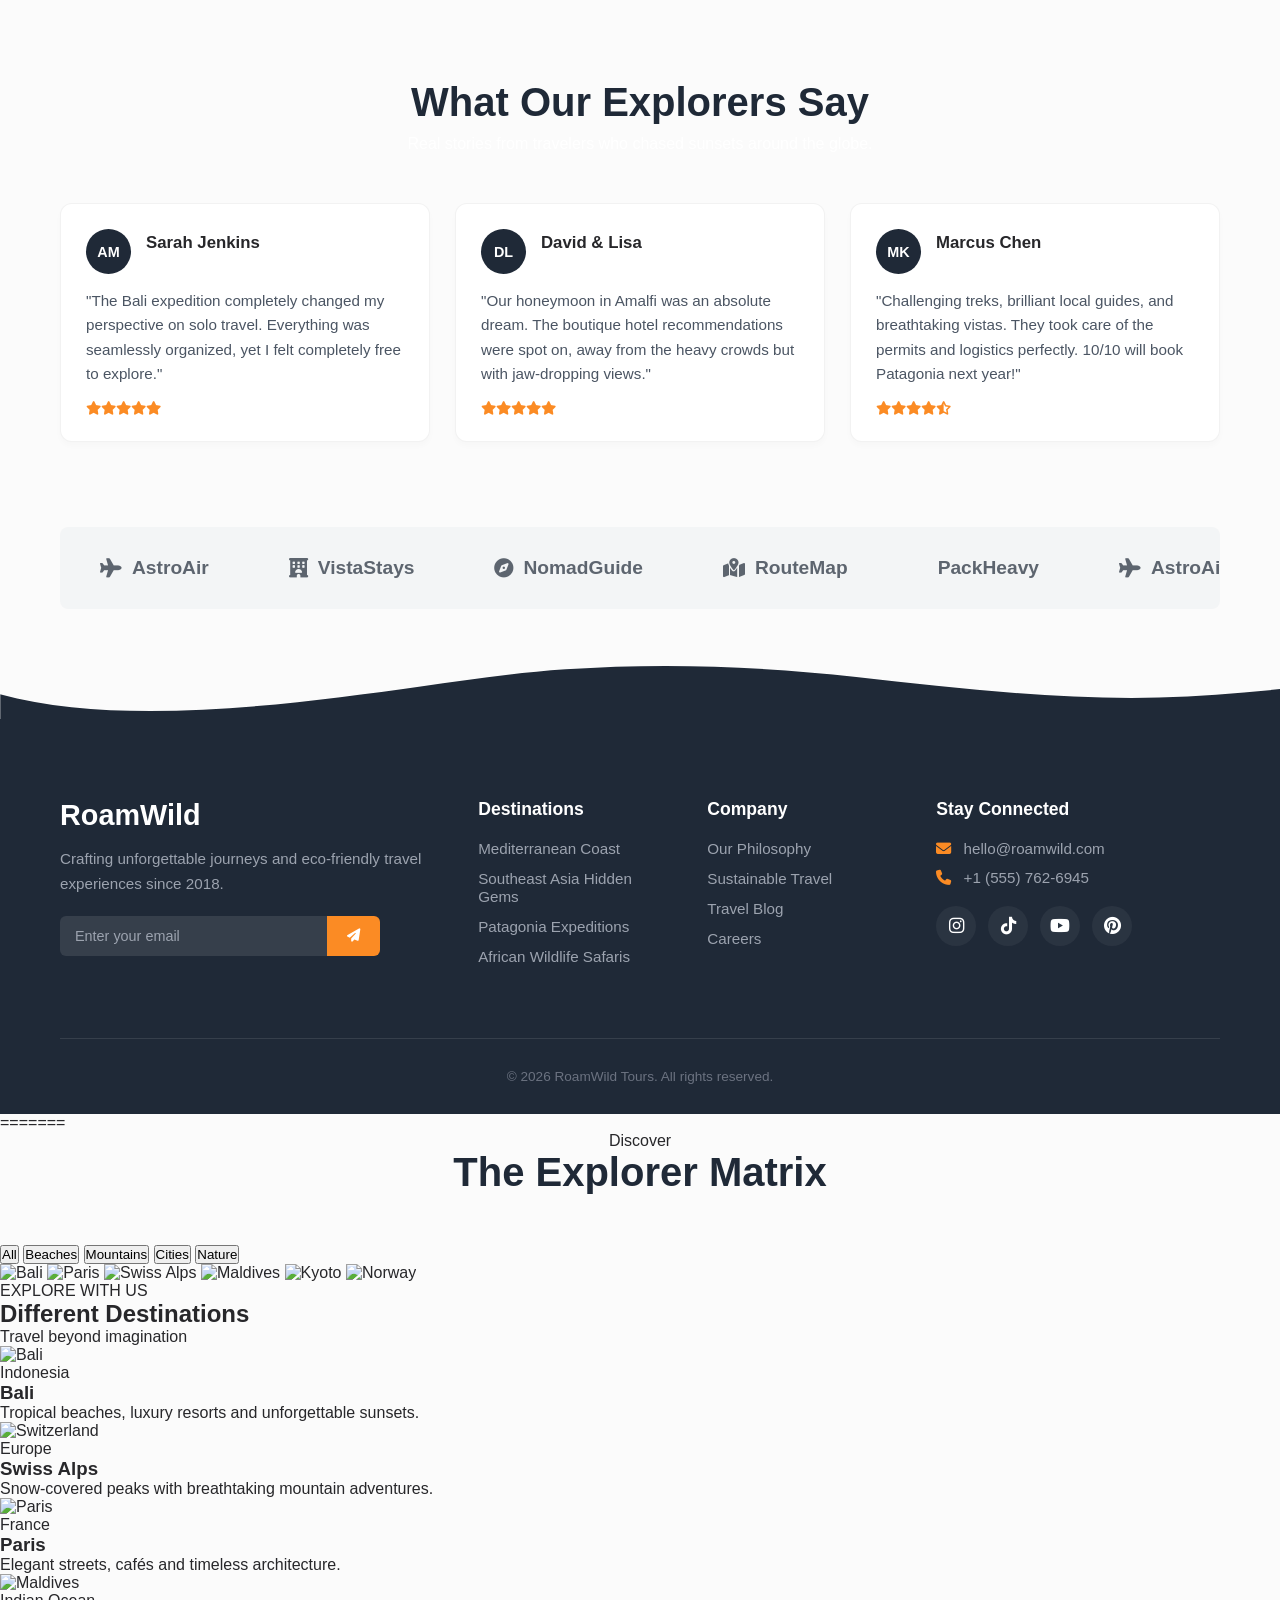
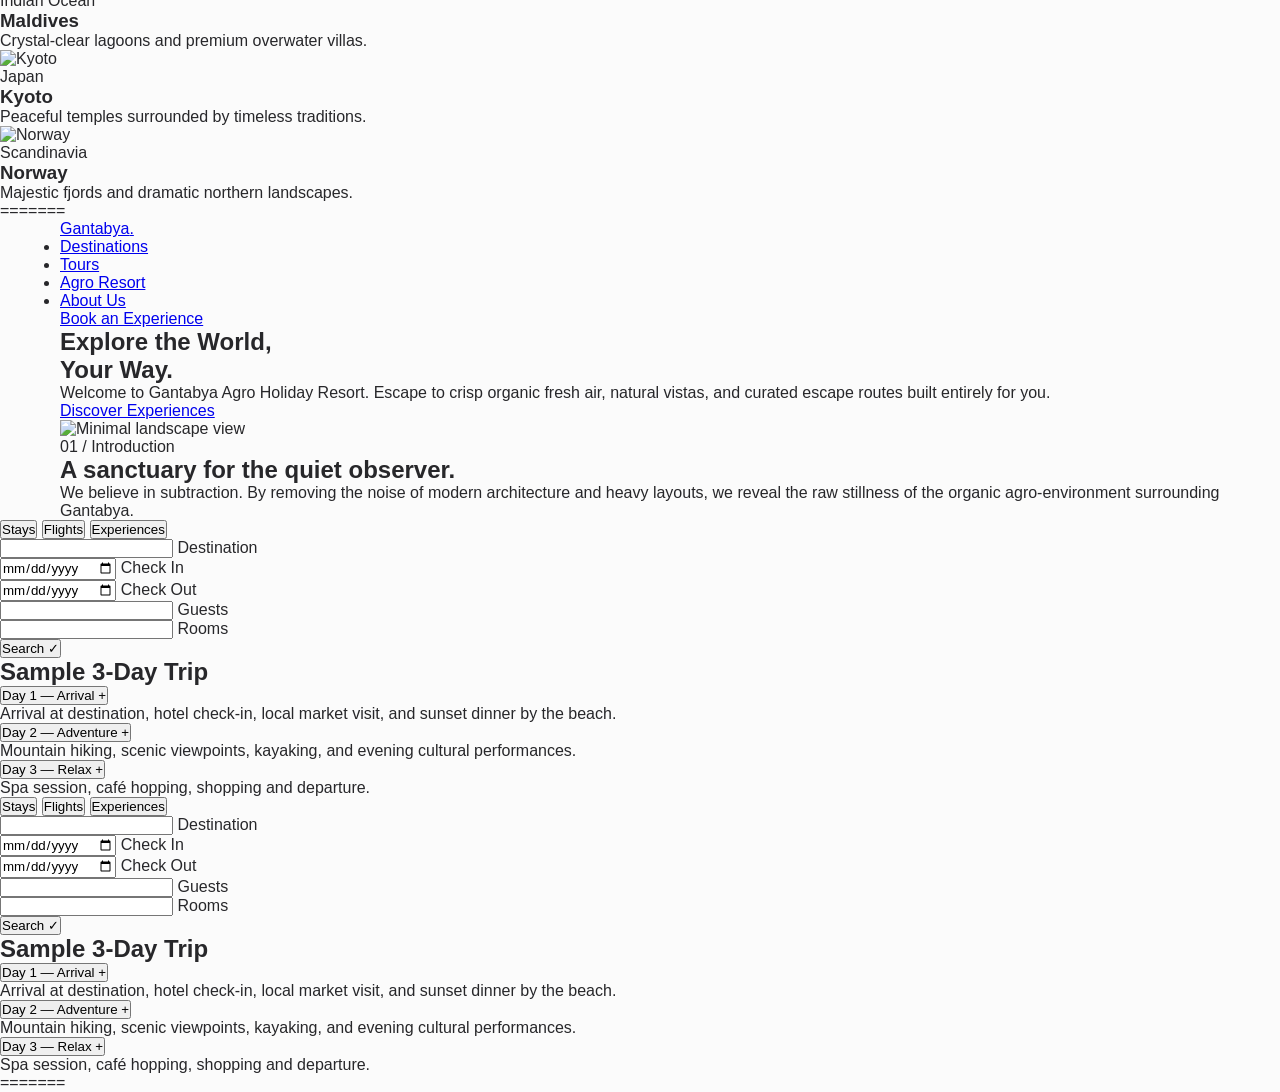
==== commit 47db7c61: "Merge branch 'main' into bivek" ====
--- a/index.html
+++ b/index.html
@@ -1,4 +1,148 @@
 
+
+<!DOCTYPE html>
+<html lang="en">
+<head>
+  <meta charset="UTF-8">
+  <meta name="viewport" content="width=device-width, initial-scale=1.0">
+  <title>Travel & Tours - Social Proof & Footer</title>
+  <link rel="stylesheet" href="style.css">
+  <!-- Font Awesome for Social Icons -->
+  <link rel="stylesheet" href="https://cdnjs.cloudflare.com/ajax/libs/font-awesome/6.4.0/css/all.min.css">
+</head>
+<body>
+
+  <!-- Testimonials Section -->
+  <section class="reviews-section">
+    <div class="container">
+      <div class="section-header">
+        <h2>What Our Explorers Say</h2>
+        <p>Real stories from travelers who chased sunsets around the globe.</p>
+      </div>
+
+      <!-- Masonry Layout for Reviews -->
+      <div class="reviews-masonry">
+        <div class="review-card">
+          <div class="reviewer-info">
+            <div class="avatar">AM</div>
+            <div>
+              <h4>Sarah Jenkins</h4>
+              <span>Solo Traveler</span>
+            </div>
+          </div>
+          <p class="review-text">"The Bali expedition completely changed my perspective on solo travel. Everything was seamlessly organized, yet I felt completely free to explore."</p>
+          <div class="rating"><i class="fas fa-star"></i><i class="fas fa-star"></i><i class="fas fa-star"></i><i class="fas fa-star"></i><i class="fas fa-star"></i></div>
+        </div>
+
+        <div class="review-card">
+          <div class="reviewer-info">
+            <div class="avatar">DL</div>
+            <div>
+              <h4>David & Lisa</h4>
+              <span>Honeymooners</span>
+            </div>
+          </div>
+          <p class="review-text">"Our honeymoon in Amalfi was an absolute dream. The boutique hotel recommendations were spot on, away from the heavy crowds but with jaw-dropping views."</p>
+          <div class="rating"><i class="fas fa-star"></i><i class="fas fa-star"></i><i class="fas fa-star"></i><i class="fas fa-star"></i><i class="fas fa-star"></i></div>
+        </div>
+
+        <div class="review-card">
+          <div class="reviewer-info">
+            <div class="avatar">MK</div>
+            <div>
+              <h4>Marcus Chen</h4>
+              <span>Adventure Photographer</span>
+            </div>
+          </div>
+          <p class="review-text">"Challenging treks, brilliant local guides, and breathtaking vistas. They took care of the permits and logistics perfectly. 10/10 will book Patagonia next year!"</p>
+          <div class="rating"><i class="fas fa-star"></i><i class="fas fa-star"></i><i class="fas fa-star"></i><i class="fas fa-star"></i><i class="fas fa-star-half-alt"></i></div>
+        </div>
+      </div>
+
+      <!-- Infinite Marquee for Partner Logos -->
+      <div class="marquee-container">
+        <div class="marquee-track">
+          <!-- First set of items -->
+          <div class="marquee-item"><i class="fas fa-plane"></i> AstroAir</div>
+          <div class="marquee-item"><i class="fas fa-hotel"></i> VistaStays</div>
+          <div class="marquee-item"><i class="fas fa-compass"></i> NomadGuide</div>
+          <div class="marquee-item"><i class="fas fa-map-marked-alt"></i> RouteMap</div>
+          <div class="marquee-item"><i class="fas fa-Suitcase"></i> PackHeavy</div>
+          <!-- Duplicated set for seamless loop -->
+          <div class="marquee-item"><i class="fas fa-plane"></i> AstroAir</div>
+          <div class="marquee-item"><i class="fas fa-hotel"></i> VistaStays</div>
+          <div class="marquee-item"><i class="fas fa-compass"></i> NomadGuide</div>
+          <div class="marquee-item"><i class="fas fa-map-marked-alt"></i> RouteMap</div>
+          <div class="marquee-item"><i class="fas fa-Suitcase"></i> PackHeavy</div>
+        </div>
+      </div>
+    </div>
+  </section>
+
+  <!-- Wavy Section Divider -->
+  <div class="wave-divider">
+    <svg data-name="Layer 1" xmlns="http://www.w3.org/2000/svg" viewBox="0 0 1200 120" preserveAspectRatio="none">
+      <path d="M0,0V46.29c47.79,22.2,103.59,32.17,158,28,70.36-5.37,136.33-33.31,206.8-37.5C438.64,32.43,512.34,53.67,583,72.05c69.27,18,138.3,24.88,209.4,13.08,36.15-6,69.85-17.84,104.45-29.34C989.49,25,1113-14.29,1200,42.4V0Z" class="shape-fill"></path>
+    </svg>
+  </div>
+
+  <!-- Deep Footer -->
+  <footer class="footer-hub">
+    <div class="container">
+      <div class="footer-grid">
+        <!-- Brand & Newsletter -->
+        <div class="footer-brand">
+          <h3>RoamWild</h3>
+          <p class="brand-desc">Crafting unforgettable journeys and eco-friendly travel experiences since 2018.</p>
+          <form class="newsletter-form" onsubmit="event.preventDefault();">
+            <input type="email" placeholder="Enter your email" required>
+            <button type="submit"><i class="fas fa-paper-plane"></i></button>
+          </form>
+        </div>
+
+        <!-- Quick Links -->
+        <div class="footer-links">
+          <h4>Destinations</h4>
+          <ul>
+            <li><a href="#">Mediterranean Coast</a></li>
+            <li><a href="#">Southeast Asia Hidden Gems</a></li>
+            <li><a href="#">Patagonia Expeditions</a></li>
+            <li><a href="#">African Wildlife Safaris</a></li>
+          </ul>
+        </div>
+
+        <div class="footer-links">
+          <h4>Company</h4>
+          <ul>
+            <li><a href="#">Our Philosophy</a></li>
+            <li><a href="#">Sustainable Travel</a></li>
+            <li><a href="#">Travel Blog</a></li>
+            <li><a href="#">Careers</a></li>
+          </ul>
+        </div>
+
+        <!-- Contact & Socials -->
+        <div class="footer-contact">
+          <h4>Stay Connected</h4>
+          <p><i class="fas fa-envelope"></i> hello@roamwild.com</p>
+          <p><i class="fas fa-phone"></i> +1 (555) 762-6945</p>
+          <div class="social-icons">
+            <a href="#" class="social-btn"><i class="fab fa-instagram"></i></a>
+            <a href="#" class="social-btn"><i class="fab fa-tiktok"></i></a>
+            <a href="#" class="social-btn"><i class="fab fa-youtube"></i></a>
+            <a href="#" class="social-btn"><i class="fab fa-pinterest"></i></a>
+          </div>
+        </div>
+      </div>
+
+      <div class="footer-bottom">
+        <p>&copy; 2026 RoamWild Tours. All rights reserved.</p>
+      </div>
+    </div>
+  </footer>
+
+</body>
+=======
 
 <section class="explorer">
 
@@ -514,8 +658,6 @@
 
 </body>
 </html>
-
-=======
 <!DOCTYPE html>
 <html lang="en">
 <head>
@@ -760,5 +902,8 @@
 </script>
 
 </body>
+
 </html>
-
+=======
+</html>
+
--- a/style.css
+++ b/style.css
@@ -1,3 +1,353 @@
+
+
+/* ==========================================
+   DESIGN VARIABLES & RESETS
+   ========================================== */
+:root {
+  --primary-color: #1f2937;    /* Deep Ocean Blue */
+  --accent-color: #fb8b24;     /* Sunset Orange */
+  --bg-light: #fbfbfb;         /* Soft Sand */
+  --text-dark: #27272a;        /* Charcoal */
+  --text-muted: #ffffff;
+  --transition-smooth: all 0.3s cubic-bezier(0.25, 0.8, 0.25, 1);
+}
+
+* {
+  box-sizing: border-box;
+  margin: 0;
+  padding: 0;
+  font-family: 'Segoe UI', Roboto, sans-serif;
+}
+
+body {
+  background-color: var(--bg-light);
+  color: var(--text-dark);
+}
+
+.container {
+  max-width: 1200px;
+  margin: 0 auto;
+  padding: 0 20px;
+}
+
+/* ==========================================
+   REVIEWS (TESTIMONIAL) SECTION
+   ========================================== */
+.reviews-section {
+  padding: 80px 0 40px;
+  background-color: var(--bg-light);
+}
+
+.section-header {
+  text-align: center;
+  margin-bottom: 50px;
+}
+
+.section-header h2 {
+  font-size: 2.5rem;
+  color: var(--primary-color);
+  margin-bottom: 10px;
+}
+
+.section-header p {
+  color: var(--text-muted);
+}
+
+/* CSS Masonry Layout */
+.reviews-masonry {
+  column-count: 3;
+  column-gap: 25px;
+  margin-bottom: 60px;
+}
+
+@media (max-width: 900px) {
+  .reviews-masonry { column-count: 2; }
+}
+@media (max-width: 600px) {
+  .reviews-masonry { column-count: 1; }
+}
+
+.review-card {
+  background: #ffffff;
+  padding: 25px;
+  border-radius: 12px;
+  margin-bottom: 25px;
+  break-inside: avoid;
+  box-shadow: 0 4px 6px rgba(0,0,0,0.02);
+  border: 1px solid rgba(0,0,0,0.05);
+  transition: var(--transition-smooth);
+}
+
+.review-card:hover {
+  transform: translateY(-5px);
+  box-shadow: 0 12px 20px rgba(15, 76, 92, 0.08);
+}
+
+.reviewer-info {
+  display: flex;
+  align-items: center;
+  gap: 15px;
+  margin-bottom: 15px;
+}
+
+.reviewer-info .avatar {
+  width: 45px;
+  height: 45px;
+  background: var(--primary-color);
+  color: #fff;
+  border-radius: 50%;
+  display: flex;
+  align-items: center;
+  justify-content: center;
+  font-weight: bold;
+  font-size: 0.9rem;
+}
+
+.reviewer-info h4 {
+  color: var(--text-dark);
+  font-size: 1.05rem;
+}
+
+.reviewer-info span {
+  font-size: 0.85rem;
+  color: var(--text-muted);
+}
+
+.review-text {
+  font-size: 0.95rem;
+  line-height: 1.6;
+  color: #4b5563;
+  margin-bottom: 15px;
+}
+
+.rating {
+  color: var(--accent-color);
+  font-size: 0.85rem;
+}
+
+/* ==========================================
+   INFINITE MARQUEE/SLIDER
+   ========================================== */
+.marquee-container {
+  overflow: hidden;
+  width: 100%;
+  padding: 30px 0;
+  position: relative;
+  background: rgba(15, 76, 92, 0.03);
+  border-radius: 8px;
+}
+
+.marquee-track {
+  display: flex;
+  width: max-content;
+  animation: scrollMarquee 20s linear infinite;
+}
+
+.marquee-track:hover {
+  animation-play-state: paused;
+}
+
+.marquee-item {
+  display: flex;
+  align-items: center;
+  gap: 10px;
+  padding: 0 40px;
+  font-size: 1.2rem;
+  font-weight: 600;
+  color: var(--primary-color);
+  opacity: 0.7;
+  transition: var(--transition-smooth);
+}
+
+.marquee-item:hover {
+  opacity: 1;
+  color: var(--accent-color);
+}
+
+@keyframes scrollMarquee {
+  0% { transform: translateX(0); }
+  100% { transform: translateX(-50%); } /* Perfectly loops duplicated set */
+}
+
+/* ==========================================
+   WAVY SECTION DIVIDER
+   ========================================== */
+.wave-divider {
+  width: 100%;
+  overflow: hidden;
+  line-height: 0;
+  background-color: var(--bg-light);
+}
+
+.wave-divider svg {
+  position: relative;
+  display: block;
+  width: calc(130% + 1.3px); /* Slightly stretched to enable swaying space */
+  height: 70px;
+  transform: rotate(180deg);
+  animation: floatWave 6s ease-in-out infinite alternate;
+}
+
+.wave-divider .shape-fill {
+  fill: var(--primary-color);
+}
+
+@keyframes floatWave {
+  0% { transform: rotate(180deg) translateX(0px); }
+  100% { transform: rotate(180deg) translateX(-50px); }
+}
+
+/* ==========================================
+   DEEP FOOTER HUB
+   ========================================== */
+.footer-hub {
+  background-color: var(--primary-color);
+  color: #e5e7eb;
+  padding: 80px 0 30px;
+}
+
+.footer-grid {
+  display: grid;
+  grid-template-columns: 2fr 1fr 1fr 1.5fr;
+  gap: 40px;
+  margin-bottom: 60px;
+}
+
+@media (max-width: 900px) {
+  .footer-grid { grid-template-columns: 1fr 1fr; }
+}
+@media (max-width: 500px) {
+  .footer-grid { grid-template-columns: 1fr; }
+}
+
+.footer-brand h3 {
+  font-size: 1.8rem;
+  color: #fff;
+  margin-bottom: 15px;
+}
+
+.brand-desc {
+  font-size: 0.95rem;
+  line-height: 1.6;
+  margin-bottom: 20px;
+  color: #9ca3af;
+}
+
+/* Newsletter Input Form */
+.newsletter-form {
+  display: flex;
+  max-width: 320px;
+  border-radius: 6px;
+  overflow: hidden;
+}
+
+.newsletter-form input {
+  flex: 1;
+  padding: 12px 15px;
+  border: none;
+  outline: none;
+  background: rgba(255, 255, 255, 0.1);
+  color: #fff;
+  font-size: 0.9rem;
+  transition: var(--transition-smooth);
+}
+
+.newsletter-form input::placeholder {
+  color: #9ca3af;
+}
+
+.newsletter-form input:focus {
+  background: rgba(255, 255, 255, 0.15);
+}
+
+.newsletter-form button {
+  background: var(--accent-color);
+  color: #fff;
+  border: none;
+  padding: 0 20px;
+  cursor: pointer;
+  transition: var(--transition-smooth);
+}
+
+.newsletter-form button:hover {
+  background: #e07a1b;
+}
+
+/* Footer Link Columns */
+.footer-links h4,
+.footer-contact h4 {
+  color: #fff;
+  font-size: 1.1rem;
+  margin-bottom: 20px;
+  position: relative;
+}
+
+.footer-links ul {
+  list-style: none;
+}
+
+.footer-links ul li {
+  margin-bottom: 12px;
+}
+
+.footer-links ul li a {
+  color: #9ca3af;
+  text-decoration: none;
+  font-size: 0.95rem;
+  transition: var(--transition-smooth);
+}
+
+.footer-links ul li a:hover {
+  color: var(--accent-color);
+  padding-left: 5px;
+}
+
+.footer-contact p {
+  font-size: 0.95rem;
+  margin-bottom: 12px;
+  color: #9ca3af;
+}
+
+.footer-contact p i {
+  color: var(--accent-color);
+  margin-right: 8px;
+}
+
+/* Floating & Spinning Social Icons */
+.social-icons {
+  display: flex;
+  gap: 12px;
+  margin-top: 20px;
+}
+
+.social-btn {
+  width: 40px;
+  height: 40px;
+  border-radius: 50%;
+  background: rgba(255, 255, 255, 0.05);
+  color: #fff;
+  display: flex;
+  align-items: center;
+  justify-content: center;
+  text-decoration: none;
+  font-size: 1.1rem;
+  transition: var(--transition-smooth);
+}
+
+.social-btn:hover {
+  background: var(--accent-color);
+  color: #fff;
+  transform: translateY(-4px) rotate(15deg); /* Slight spin + hover lift */
+  box-shadow: 0 5px 15px rgba(251, 139, 36, 0.3);
+}
+
+/* Bottom Copyright Bar */
+.footer-bottom {
+  text-align: center;
+  padding-top: 30px;
+  border-top: 1px solid rgba(255, 255, 255, 0.1);
+  font-size: 0.85rem;
+  color: #6b7280;
 
 
 
@@ -853,7 +1203,6 @@
 
 }
 
-=======
 
 css 
 :root {
--- a/style.css
+++ b/style.css
@@ -1,3 +1,353 @@
+
+
+/* ==========================================
+   DESIGN VARIABLES & RESETS
+   ========================================== */
+:root {
+  --primary-color: #1f2937;    /* Deep Ocean Blue */
+  --accent-color: #fb8b24;     /* Sunset Orange */
+  --bg-light: #fbfbfb;         /* Soft Sand */
+  --text-dark: #27272a;        /* Charcoal */
+  --text-muted: #ffffff;
+  --transition-smooth: all 0.3s cubic-bezier(0.25, 0.8, 0.25, 1);
+}
+
+* {
+  box-sizing: border-box;
+  margin: 0;
+  padding: 0;
+  font-family: 'Segoe UI', Roboto, sans-serif;
+}
+
+body {
+  background-color: var(--bg-light);
+  color: var(--text-dark);
+}
+
+.container {
+  max-width: 1200px;
+  margin: 0 auto;
+  padding: 0 20px;
+}
+
+/* ==========================================
+   REVIEWS (TESTIMONIAL) SECTION
+   ========================================== */
+.reviews-section {
+  padding: 80px 0 40px;
+  background-color: var(--bg-light);
+}
+
+.section-header {
+  text-align: center;
+  margin-bottom: 50px;
+}
+
+.section-header h2 {
+  font-size: 2.5rem;
+  color: var(--primary-color);
+  margin-bottom: 10px;
+}
+
+.section-header p {
+  color: var(--text-muted);
+}
+
+/* CSS Masonry Layout */
+.reviews-masonry {
+  column-count: 3;
+  column-gap: 25px;
+  margin-bottom: 60px;
+}
+
+@media (max-width: 900px) {
+  .reviews-masonry { column-count: 2; }
+}
+@media (max-width: 600px) {
+  .reviews-masonry { column-count: 1; }
+}
+
+.review-card {
+  background: #ffffff;
+  padding: 25px;
+  border-radius: 12px;
+  margin-bottom: 25px;
+  break-inside: avoid;
+  box-shadow: 0 4px 6px rgba(0,0,0,0.02);
+  border: 1px solid rgba(0,0,0,0.05);
+  transition: var(--transition-smooth);
+}
+
+.review-card:hover {
+  transform: translateY(-5px);
+  box-shadow: 0 12px 20px rgba(15, 76, 92, 0.08);
+}
+
+.reviewer-info {
+  display: flex;
+  align-items: center;
+  gap: 15px;
+  margin-bottom: 15px;
+}
+
+.reviewer-info .avatar {
+  width: 45px;
+  height: 45px;
+  background: var(--primary-color);
+  color: #fff;
+  border-radius: 50%;
+  display: flex;
+  align-items: center;
+  justify-content: center;
+  font-weight: bold;
+  font-size: 0.9rem;
+}
+
+.reviewer-info h4 {
+  color: var(--text-dark);
+  font-size: 1.05rem;
+}
+
+.reviewer-info span {
+  font-size: 0.85rem;
+  color: var(--text-muted);
+}
+
+.review-text {
+  font-size: 0.95rem;
+  line-height: 1.6;
+  color: #4b5563;
+  margin-bottom: 15px;
+}
+
+.rating {
+  color: var(--accent-color);
+  font-size: 0.85rem;
+}
+
+/* ==========================================
+   INFINITE MARQUEE/SLIDER
+   ========================================== */
+.marquee-container {
+  overflow: hidden;
+  width: 100%;
+  padding: 30px 0;
+  position: relative;
+  background: rgba(15, 76, 92, 0.03);
+  border-radius: 8px;
+}
+
+.marquee-track {
+  display: flex;
+  width: max-content;
+  animation: scrollMarquee 20s linear infinite;
+}
+
+.marquee-track:hover {
+  animation-play-state: paused;
+}
+
+.marquee-item {
+  display: flex;
+  align-items: center;
+  gap: 10px;
+  padding: 0 40px;
+  font-size: 1.2rem;
+  font-weight: 600;
+  color: var(--primary-color);
+  opacity: 0.7;
+  transition: var(--transition-smooth);
+}
+
+.marquee-item:hover {
+  opacity: 1;
+  color: var(--accent-color);
+}
+
+@keyframes scrollMarquee {
+  0% { transform: translateX(0); }
+  100% { transform: translateX(-50%); } /* Perfectly loops duplicated set */
+}
+
+/* ==========================================
+   WAVY SECTION DIVIDER
+   ========================================== */
+.wave-divider {
+  width: 100%;
+  overflow: hidden;
+  line-height: 0;
+  background-color: var(--bg-light);
+}
+
+.wave-divider svg {
+  position: relative;
+  display: block;
+  width: calc(130% + 1.3px); /* Slightly stretched to enable swaying space */
+  height: 70px;
+  transform: rotate(180deg);
+  animation: floatWave 6s ease-in-out infinite alternate;
+}
+
+.wave-divider .shape-fill {
+  fill: var(--primary-color);
+}
+
+@keyframes floatWave {
+  0% { transform: rotate(180deg) translateX(0px); }
+  100% { transform: rotate(180deg) translateX(-50px); }
+}
+
+/* ==========================================
+   DEEP FOOTER HUB
+   ========================================== */
+.footer-hub {
+  background-color: var(--primary-color);
+  color: #e5e7eb;
+  padding: 80px 0 30px;
+}
+
+.footer-grid {
+  display: grid;
+  grid-template-columns: 2fr 1fr 1fr 1.5fr;
+  gap: 40px;
+  margin-bottom: 60px;
+}
+
+@media (max-width: 900px) {
+  .footer-grid { grid-template-columns: 1fr 1fr; }
+}
+@media (max-width: 500px) {
+  .footer-grid { grid-template-columns: 1fr; }
+}
+
+.footer-brand h3 {
+  font-size: 1.8rem;
+  color: #fff;
+  margin-bottom: 15px;
+}
+
+.brand-desc {
+  font-size: 0.95rem;
+  line-height: 1.6;
+  margin-bottom: 20px;
+  color: #9ca3af;
+}
+
+/* Newsletter Input Form */
+.newsletter-form {
+  display: flex;
+  max-width: 320px;
+  border-radius: 6px;
+  overflow: hidden;
+}
+
+.newsletter-form input {
+  flex: 1;
+  padding: 12px 15px;
+  border: none;
+  outline: none;
+  background: rgba(255, 255, 255, 0.1);
+  color: #fff;
+  font-size: 0.9rem;
+  transition: var(--transition-smooth);
+}
+
+.newsletter-form input::placeholder {
+  color: #9ca3af;
+}
+
+.newsletter-form input:focus {
+  background: rgba(255, 255, 255, 0.15);
+}
+
+.newsletter-form button {
+  background: var(--accent-color);
+  color: #fff;
+  border: none;
+  padding: 0 20px;
+  cursor: pointer;
+  transition: var(--transition-smooth);
+}
+
+.newsletter-form button:hover {
+  background: #e07a1b;
+}
+
+/* Footer Link Columns */
+.footer-links h4,
+.footer-contact h4 {
+  color: #fff;
+  font-size: 1.1rem;
+  margin-bottom: 20px;
+  position: relative;
+}
+
+.footer-links ul {
+  list-style: none;
+}
+
+.footer-links ul li {
+  margin-bottom: 12px;
+}
+
+.footer-links ul li a {
+  color: #9ca3af;
+  text-decoration: none;
+  font-size: 0.95rem;
+  transition: var(--transition-smooth);
+}
+
+.footer-links ul li a:hover {
+  color: var(--accent-color);
+  padding-left: 5px;
+}
+
+.footer-contact p {
+  font-size: 0.95rem;
+  margin-bottom: 12px;
+  color: #9ca3af;
+}
+
+.footer-contact p i {
+  color: var(--accent-color);
+  margin-right: 8px;
+}
+
+/* Floating & Spinning Social Icons */
+.social-icons {
+  display: flex;
+  gap: 12px;
+  margin-top: 20px;
+}
+
+.social-btn {
+  width: 40px;
+  height: 40px;
+  border-radius: 50%;
+  background: rgba(255, 255, 255, 0.05);
+  color: #fff;
+  display: flex;
+  align-items: center;
+  justify-content: center;
+  text-decoration: none;
+  font-size: 1.1rem;
+  transition: var(--transition-smooth);
+}
+
+.social-btn:hover {
+  background: var(--accent-color);
+  color: #fff;
+  transform: translateY(-4px) rotate(15deg); /* Slight spin + hover lift */
+  box-shadow: 0 5px 15px rgba(251, 139, 36, 0.3);
+}
+
+/* Bottom Copyright Bar */
+.footer-bottom {
+  text-align: center;
+  padding-top: 30px;
+  border-top: 1px solid rgba(255, 255, 255, 0.1);
+  font-size: 0.85rem;
+  color: #6b7280;
 
 
 
@@ -853,7 +1203,6 @@
 
 }
 
-=======
 
 css 
 :root {
--- a/style.css
+++ b/style.css
@@ -1,3 +1,353 @@
+
+
+/* ==========================================
+   DESIGN VARIABLES & RESETS
+   ========================================== */
+:root {
+  --primary-color: #1f2937;    /* Deep Ocean Blue */
+  --accent-color: #fb8b24;     /* Sunset Orange */
+  --bg-light: #fbfbfb;         /* Soft Sand */
+  --text-dark: #27272a;        /* Charcoal */
+  --text-muted: #ffffff;
+  --transition-smooth: all 0.3s cubic-bezier(0.25, 0.8, 0.25, 1);
+}
+
+* {
+  box-sizing: border-box;
+  margin: 0;
+  padding: 0;
+  font-family: 'Segoe UI', Roboto, sans-serif;
+}
+
+body {
+  background-color: var(--bg-light);
+  color: var(--text-dark);
+}
+
+.container {
+  max-width: 1200px;
+  margin: 0 auto;
+  padding: 0 20px;
+}
+
+/* ==========================================
+   REVIEWS (TESTIMONIAL) SECTION
+   ========================================== */
+.reviews-section {
+  padding: 80px 0 40px;
+  background-color: var(--bg-light);
+}
+
+.section-header {
+  text-align: center;
+  margin-bottom: 50px;
+}
+
+.section-header h2 {
+  font-size: 2.5rem;
+  color: var(--primary-color);
+  margin-bottom: 10px;
+}
+
+.section-header p {
+  color: var(--text-muted);
+}
+
+/* CSS Masonry Layout */
+.reviews-masonry {
+  column-count: 3;
+  column-gap: 25px;
+  margin-bottom: 60px;
+}
+
+@media (max-width: 900px) {
+  .reviews-masonry { column-count: 2; }
+}
+@media (max-width: 600px) {
+  .reviews-masonry { column-count: 1; }
+}
+
+.review-card {
+  background: #ffffff;
+  padding: 25px;
+  border-radius: 12px;
+  margin-bottom: 25px;
+  break-inside: avoid;
+  box-shadow: 0 4px 6px rgba(0,0,0,0.02);
+  border: 1px solid rgba(0,0,0,0.05);
+  transition: var(--transition-smooth);
+}
+
+.review-card:hover {
+  transform: translateY(-5px);
+  box-shadow: 0 12px 20px rgba(15, 76, 92, 0.08);
+}
+
+.reviewer-info {
+  display: flex;
+  align-items: center;
+  gap: 15px;
+  margin-bottom: 15px;
+}
+
+.reviewer-info .avatar {
+  width: 45px;
+  height: 45px;
+  background: var(--primary-color);
+  color: #fff;
+  border-radius: 50%;
+  display: flex;
+  align-items: center;
+  justify-content: center;
+  font-weight: bold;
+  font-size: 0.9rem;
+}
+
+.reviewer-info h4 {
+  color: var(--text-dark);
+  font-size: 1.05rem;
+}
+
+.reviewer-info span {
+  font-size: 0.85rem;
+  color: var(--text-muted);
+}
+
+.review-text {
+  font-size: 0.95rem;
+  line-height: 1.6;
+  color: #4b5563;
+  margin-bottom: 15px;
+}
+
+.rating {
+  color: var(--accent-color);
+  font-size: 0.85rem;
+}
+
+/* ==========================================
+   INFINITE MARQUEE/SLIDER
+   ========================================== */
+.marquee-container {
+  overflow: hidden;
+  width: 100%;
+  padding: 30px 0;
+  position: relative;
+  background: rgba(15, 76, 92, 0.03);
+  border-radius: 8px;
+}
+
+.marquee-track {
+  display: flex;
+  width: max-content;
+  animation: scrollMarquee 20s linear infinite;
+}
+
+.marquee-track:hover {
+  animation-play-state: paused;
+}
+
+.marquee-item {
+  display: flex;
+  align-items: center;
+  gap: 10px;
+  padding: 0 40px;
+  font-size: 1.2rem;
+  font-weight: 600;
+  color: var(--primary-color);
+  opacity: 0.7;
+  transition: var(--transition-smooth);
+}
+
+.marquee-item:hover {
+  opacity: 1;
+  color: var(--accent-color);
+}
+
+@keyframes scrollMarquee {
+  0% { transform: translateX(0); }
+  100% { transform: translateX(-50%); } /* Perfectly loops duplicated set */
+}
+
+/* ==========================================
+   WAVY SECTION DIVIDER
+   ========================================== */
+.wave-divider {
+  width: 100%;
+  overflow: hidden;
+  line-height: 0;
+  background-color: var(--bg-light);
+}
+
+.wave-divider svg {
+  position: relative;
+  display: block;
+  width: calc(130% + 1.3px); /* Slightly stretched to enable swaying space */
+  height: 70px;
+  transform: rotate(180deg);
+  animation: floatWave 6s ease-in-out infinite alternate;
+}
+
+.wave-divider .shape-fill {
+  fill: var(--primary-color);
+}
+
+@keyframes floatWave {
+  0% { transform: rotate(180deg) translateX(0px); }
+  100% { transform: rotate(180deg) translateX(-50px); }
+}
+
+/* ==========================================
+   DEEP FOOTER HUB
+   ========================================== */
+.footer-hub {
+  background-color: var(--primary-color);
+  color: #e5e7eb;
+  padding: 80px 0 30px;
+}
+
+.footer-grid {
+  display: grid;
+  grid-template-columns: 2fr 1fr 1fr 1.5fr;
+  gap: 40px;
+  margin-bottom: 60px;
+}
+
+@media (max-width: 900px) {
+  .footer-grid { grid-template-columns: 1fr 1fr; }
+}
+@media (max-width: 500px) {
+  .footer-grid { grid-template-columns: 1fr; }
+}
+
+.footer-brand h3 {
+  font-size: 1.8rem;
+  color: #fff;
+  margin-bottom: 15px;
+}
+
+.brand-desc {
+  font-size: 0.95rem;
+  line-height: 1.6;
+  margin-bottom: 20px;
+  color: #9ca3af;
+}
+
+/* Newsletter Input Form */
+.newsletter-form {
+  display: flex;
+  max-width: 320px;
+  border-radius: 6px;
+  overflow: hidden;
+}
+
+.newsletter-form input {
+  flex: 1;
+  padding: 12px 15px;
+  border: none;
+  outline: none;
+  background: rgba(255, 255, 255, 0.1);
+  color: #fff;
+  font-size: 0.9rem;
+  transition: var(--transition-smooth);
+}
+
+.newsletter-form input::placeholder {
+  color: #9ca3af;
+}
+
+.newsletter-form input:focus {
+  background: rgba(255, 255, 255, 0.15);
+}
+
+.newsletter-form button {
+  background: var(--accent-color);
+  color: #fff;
+  border: none;
+  padding: 0 20px;
+  cursor: pointer;
+  transition: var(--transition-smooth);
+}
+
+.newsletter-form button:hover {
+  background: #e07a1b;
+}
+
+/* Footer Link Columns */
+.footer-links h4,
+.footer-contact h4 {
+  color: #fff;
+  font-size: 1.1rem;
+  margin-bottom: 20px;
+  position: relative;
+}
+
+.footer-links ul {
+  list-style: none;
+}
+
+.footer-links ul li {
+  margin-bottom: 12px;
+}
+
+.footer-links ul li a {
+  color: #9ca3af;
+  text-decoration: none;
+  font-size: 0.95rem;
+  transition: var(--transition-smooth);
+}
+
+.footer-links ul li a:hover {
+  color: var(--accent-color);
+  padding-left: 5px;
+}
+
+.footer-contact p {
+  font-size: 0.95rem;
+  margin-bottom: 12px;
+  color: #9ca3af;
+}
+
+.footer-contact p i {
+  color: var(--accent-color);
+  margin-right: 8px;
+}
+
+/* Floating & Spinning Social Icons */
+.social-icons {
+  display: flex;
+  gap: 12px;
+  margin-top: 20px;
+}
+
+.social-btn {
+  width: 40px;
+  height: 40px;
+  border-radius: 50%;
+  background: rgba(255, 255, 255, 0.05);
+  color: #fff;
+  display: flex;
+  align-items: center;
+  justify-content: center;
+  text-decoration: none;
+  font-size: 1.1rem;
+  transition: var(--transition-smooth);
+}
+
+.social-btn:hover {
+  background: var(--accent-color);
+  color: #fff;
+  transform: translateY(-4px) rotate(15deg); /* Slight spin + hover lift */
+  box-shadow: 0 5px 15px rgba(251, 139, 36, 0.3);
+}
+
+/* Bottom Copyright Bar */
+.footer-bottom {
+  text-align: center;
+  padding-top: 30px;
+  border-top: 1px solid rgba(255, 255, 255, 0.1);
+  font-size: 0.85rem;
+  color: #6b7280;
 
 
 
@@ -853,7 +1203,6 @@
 
 }
 
-=======
 
 css 
 :root {
--- a/style.css
+++ b/style.css
@@ -1,3 +1,353 @@
+
+
+/* ==========================================
+   DESIGN VARIABLES & RESETS
+   ========================================== */
+:root {
+  --primary-color: #1f2937;    /* Deep Ocean Blue */
+  --accent-color: #fb8b24;     /* Sunset Orange */
+  --bg-light: #fbfbfb;         /* Soft Sand */
+  --text-dark: #27272a;        /* Charcoal */
+  --text-muted: #ffffff;
+  --transition-smooth: all 0.3s cubic-bezier(0.25, 0.8, 0.25, 1);
+}
+
+* {
+  box-sizing: border-box;
+  margin: 0;
+  padding: 0;
+  font-family: 'Segoe UI', Roboto, sans-serif;
+}
+
+body {
+  background-color: var(--bg-light);
+  color: var(--text-dark);
+}
+
+.container {
+  max-width: 1200px;
+  margin: 0 auto;
+  padding: 0 20px;
+}
+
+/* ==========================================
+   REVIEWS (TESTIMONIAL) SECTION
+   ========================================== */
+.reviews-section {
+  padding: 80px 0 40px;
+  background-color: var(--bg-light);
+}
+
+.section-header {
+  text-align: center;
+  margin-bottom: 50px;
+}
+
+.section-header h2 {
+  font-size: 2.5rem;
+  color: var(--primary-color);
+  margin-bottom: 10px;
+}
+
+.section-header p {
+  color: var(--text-muted);
+}
+
+/* CSS Masonry Layout */
+.reviews-masonry {
+  column-count: 3;
+  column-gap: 25px;
+  margin-bottom: 60px;
+}
+
+@media (max-width: 900px) {
+  .reviews-masonry { column-count: 2; }
+}
+@media (max-width: 600px) {
+  .reviews-masonry { column-count: 1; }
+}
+
+.review-card {
+  background: #ffffff;
+  padding: 25px;
+  border-radius: 12px;
+  margin-bottom: 25px;
+  break-inside: avoid;
+  box-shadow: 0 4px 6px rgba(0,0,0,0.02);
+  border: 1px solid rgba(0,0,0,0.05);
+  transition: var(--transition-smooth);
+}
+
+.review-card:hover {
+  transform: translateY(-5px);
+  box-shadow: 0 12px 20px rgba(15, 76, 92, 0.08);
+}
+
+.reviewer-info {
+  display: flex;
+  align-items: center;
+  gap: 15px;
+  margin-bottom: 15px;
+}
+
+.reviewer-info .avatar {
+  width: 45px;
+  height: 45px;
+  background: var(--primary-color);
+  color: #fff;
+  border-radius: 50%;
+  display: flex;
+  align-items: center;
+  justify-content: center;
+  font-weight: bold;
+  font-size: 0.9rem;
+}
+
+.reviewer-info h4 {
+  color: var(--text-dark);
+  font-size: 1.05rem;
+}
+
+.reviewer-info span {
+  font-size: 0.85rem;
+  color: var(--text-muted);
+}
+
+.review-text {
+  font-size: 0.95rem;
+  line-height: 1.6;
+  color: #4b5563;
+  margin-bottom: 15px;
+}
+
+.rating {
+  color: var(--accent-color);
+  font-size: 0.85rem;
+}
+
+/* ==========================================
+   INFINITE MARQUEE/SLIDER
+   ========================================== */
+.marquee-container {
+  overflow: hidden;
+  width: 100%;
+  padding: 30px 0;
+  position: relative;
+  background: rgba(15, 76, 92, 0.03);
+  border-radius: 8px;
+}
+
+.marquee-track {
+  display: flex;
+  width: max-content;
+  animation: scrollMarquee 20s linear infinite;
+}
+
+.marquee-track:hover {
+  animation-play-state: paused;
+}
+
+.marquee-item {
+  display: flex;
+  align-items: center;
+  gap: 10px;
+  padding: 0 40px;
+  font-size: 1.2rem;
+  font-weight: 600;
+  color: var(--primary-color);
+  opacity: 0.7;
+  transition: var(--transition-smooth);
+}
+
+.marquee-item:hover {
+  opacity: 1;
+  color: var(--accent-color);
+}
+
+@keyframes scrollMarquee {
+  0% { transform: translateX(0); }
+  100% { transform: translateX(-50%); } /* Perfectly loops duplicated set */
+}
+
+/* ==========================================
+   WAVY SECTION DIVIDER
+   ========================================== */
+.wave-divider {
+  width: 100%;
+  overflow: hidden;
+  line-height: 0;
+  background-color: var(--bg-light);
+}
+
+.wave-divider svg {
+  position: relative;
+  display: block;
+  width: calc(130% + 1.3px); /* Slightly stretched to enable swaying space */
+  height: 70px;
+  transform: rotate(180deg);
+  animation: floatWave 6s ease-in-out infinite alternate;
+}
+
+.wave-divider .shape-fill {
+  fill: var(--primary-color);
+}
+
+@keyframes floatWave {
+  0% { transform: rotate(180deg) translateX(0px); }
+  100% { transform: rotate(180deg) translateX(-50px); }
+}
+
+/* ==========================================
+   DEEP FOOTER HUB
+   ========================================== */
+.footer-hub {
+  background-color: var(--primary-color);
+  color: #e5e7eb;
+  padding: 80px 0 30px;
+}
+
+.footer-grid {
+  display: grid;
+  grid-template-columns: 2fr 1fr 1fr 1.5fr;
+  gap: 40px;
+  margin-bottom: 60px;
+}
+
+@media (max-width: 900px) {
+  .footer-grid { grid-template-columns: 1fr 1fr; }
+}
+@media (max-width: 500px) {
+  .footer-grid { grid-template-columns: 1fr; }
+}
+
+.footer-brand h3 {
+  font-size: 1.8rem;
+  color: #fff;
+  margin-bottom: 15px;
+}
+
+.brand-desc {
+  font-size: 0.95rem;
+  line-height: 1.6;
+  margin-bottom: 20px;
+  color: #9ca3af;
+}
+
+/* Newsletter Input Form */
+.newsletter-form {
+  display: flex;
+  max-width: 320px;
+  border-radius: 6px;
+  overflow: hidden;
+}
+
+.newsletter-form input {
+  flex: 1;
+  padding: 12px 15px;
+  border: none;
+  outline: none;
+  background: rgba(255, 255, 255, 0.1);
+  color: #fff;
+  font-size: 0.9rem;
+  transition: var(--transition-smooth);
+}
+
+.newsletter-form input::placeholder {
+  color: #9ca3af;
+}
+
+.newsletter-form input:focus {
+  background: rgba(255, 255, 255, 0.15);
+}
+
+.newsletter-form button {
+  background: var(--accent-color);
+  color: #fff;
+  border: none;
+  padding: 0 20px;
+  cursor: pointer;
+  transition: var(--transition-smooth);
+}
+
+.newsletter-form button:hover {
+  background: #e07a1b;
+}
+
+/* Footer Link Columns */
+.footer-links h4,
+.footer-contact h4 {
+  color: #fff;
+  font-size: 1.1rem;
+  margin-bottom: 20px;
+  position: relative;
+}
+
+.footer-links ul {
+  list-style: none;
+}
+
+.footer-links ul li {
+  margin-bottom: 12px;
+}
+
+.footer-links ul li a {
+  color: #9ca3af;
+  text-decoration: none;
+  font-size: 0.95rem;
+  transition: var(--transition-smooth);
+}
+
+.footer-links ul li a:hover {
+  color: var(--accent-color);
+  padding-left: 5px;
+}
+
+.footer-contact p {
+  font-size: 0.95rem;
+  margin-bottom: 12px;
+  color: #9ca3af;
+}
+
+.footer-contact p i {
+  color: var(--accent-color);
+  margin-right: 8px;
+}
+
+/* Floating & Spinning Social Icons */
+.social-icons {
+  display: flex;
+  gap: 12px;
+  margin-top: 20px;
+}
+
+.social-btn {
+  width: 40px;
+  height: 40px;
+  border-radius: 50%;
+  background: rgba(255, 255, 255, 0.05);
+  color: #fff;
+  display: flex;
+  align-items: center;
+  justify-content: center;
+  text-decoration: none;
+  font-size: 1.1rem;
+  transition: var(--transition-smooth);
+}
+
+.social-btn:hover {
+  background: var(--accent-color);
+  color: #fff;
+  transform: translateY(-4px) rotate(15deg); /* Slight spin + hover lift */
+  box-shadow: 0 5px 15px rgba(251, 139, 36, 0.3);
+}
+
+/* Bottom Copyright Bar */
+.footer-bottom {
+  text-align: center;
+  padding-top: 30px;
+  border-top: 1px solid rgba(255, 255, 255, 0.1);
+  font-size: 0.85rem;
+  color: #6b7280;
 
 
 
@@ -853,7 +1203,6 @@
 
 }
 
-=======
 
 css 
 :root {
